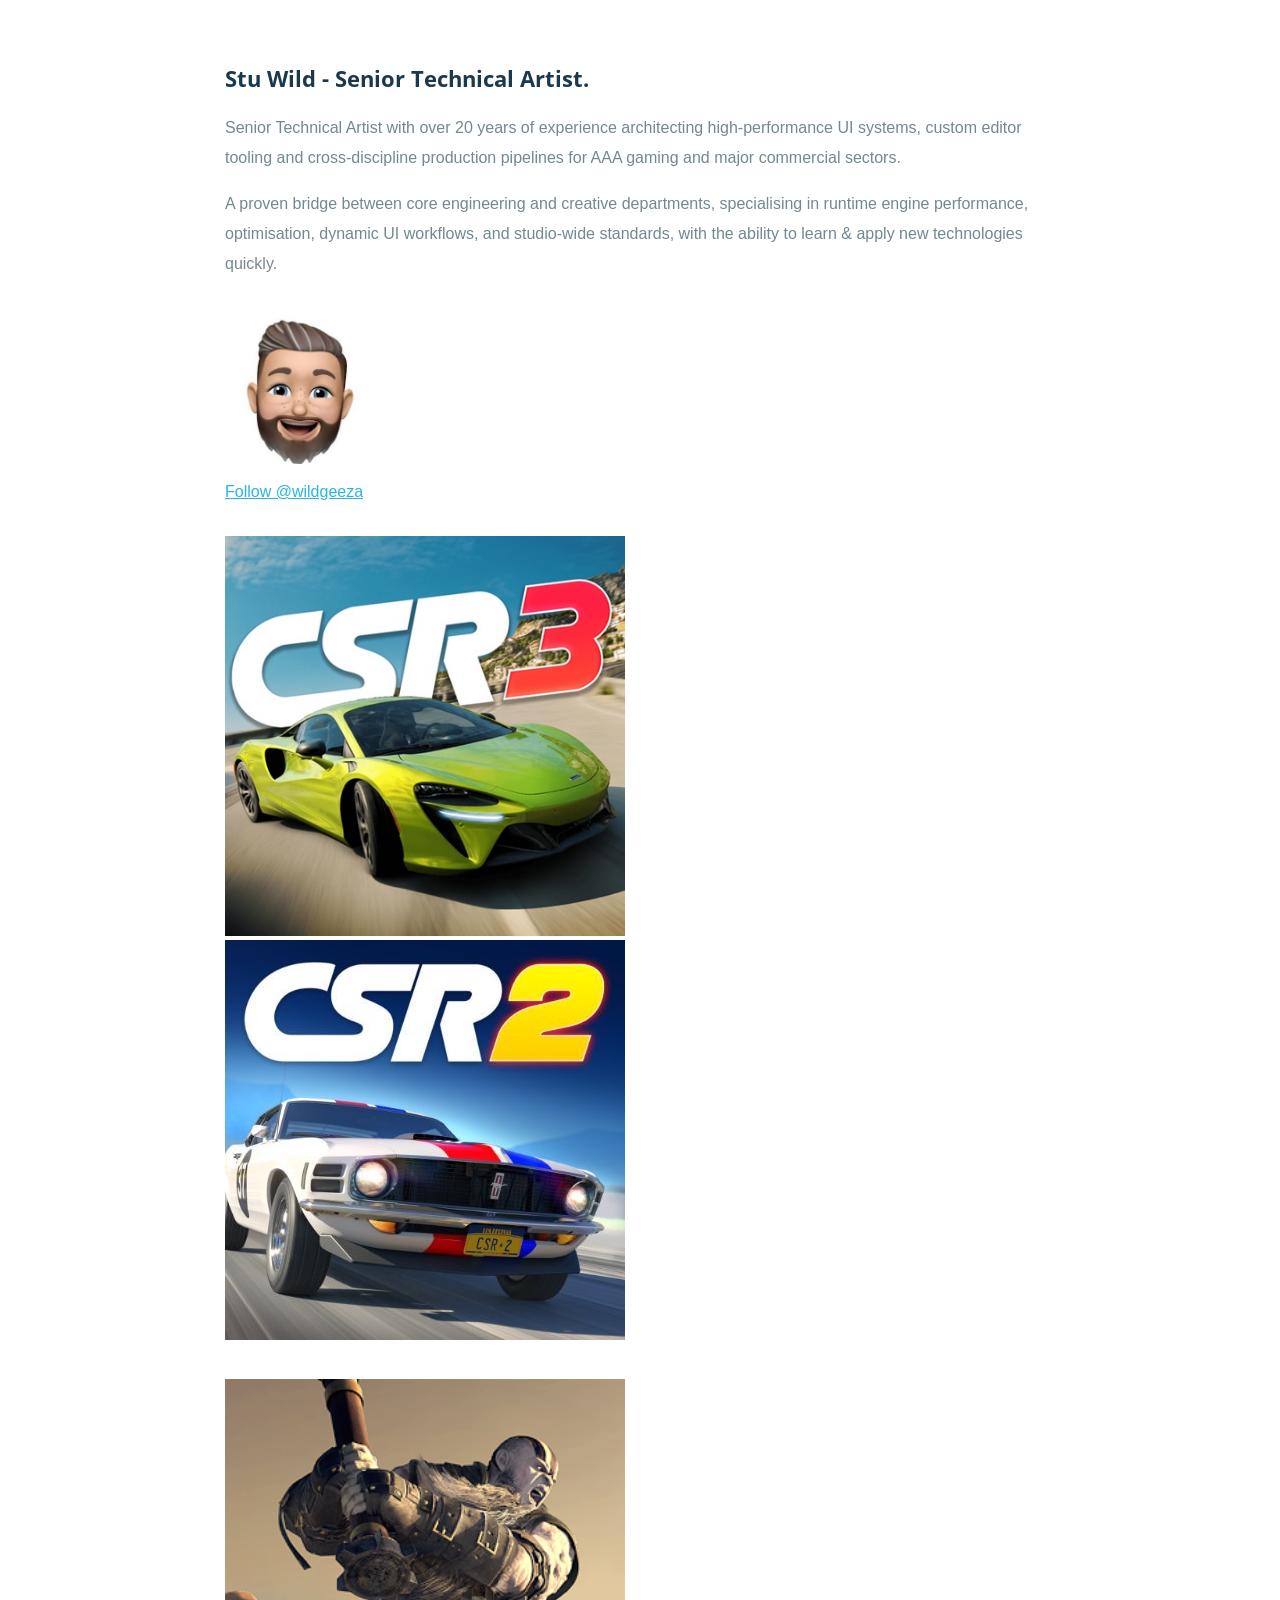
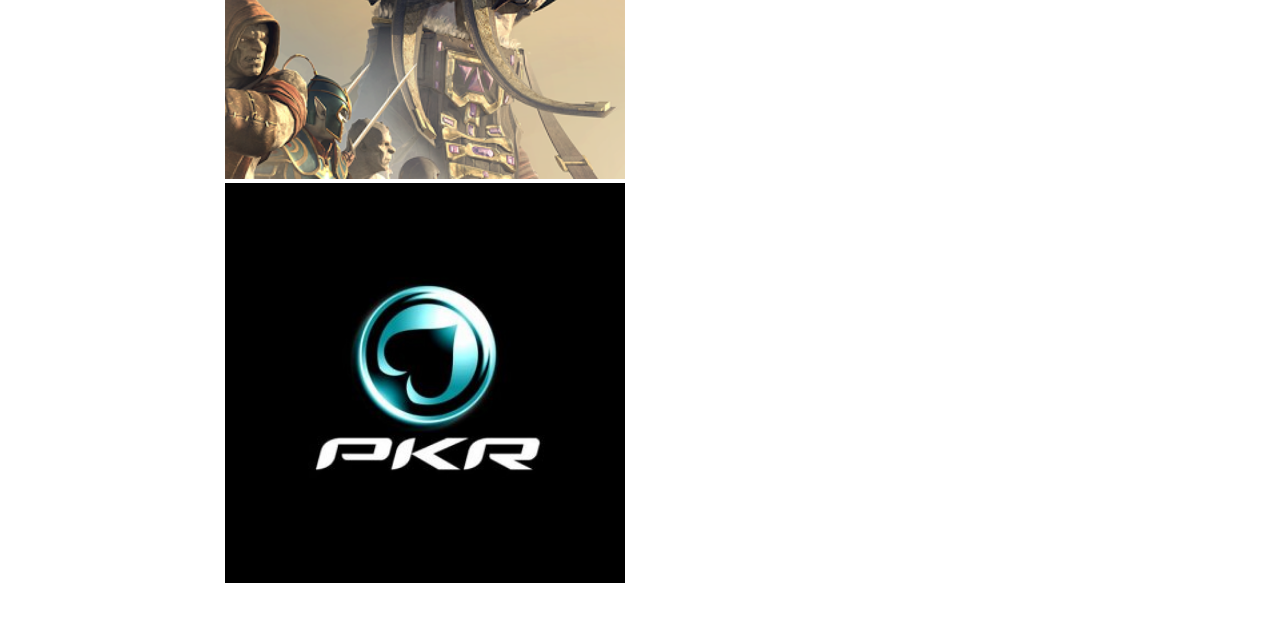
==== index.html @ bf827373 "Updated website Added more core information and experience" ====
<!DOCTYPE html>
<html>

<head>
  <title>Stu Wild</title>
  <meta name="viewport" content="width=device-width, initial-scale=1.0">
  <link href="css/bootstrap.min.css" rel="stylesheet" media="screen">
  <link href="css/bootstrap-responsive.min.css" rel="stylesheet" media="screen">
  <!-- <link href="css/bootstrap-theme.min.css" rel="stylesheet" media="screen"> -->
  <link href='http://fonts.googleapis.com/css?family=Open+Sans' rel='stylesheet' type='text/css'>
  <!-- <link href="css/select2.css" rel="stylesheet" media="screen"> -->
  <link href="css/main.css" rel="stylesheet" media="screen">
</head>

<body>

  <div class="container-narrow">
    <div class="intro row-fluid">
      <div class="text span9">
        <h1>Stu Wild - Senior Technical Artist.</h1>
        <p>Senior Technical Artist with over 20 years of experience architecting high-performance UI systems, custom editor tooling and cross-discipline production pipelines for AAA gaming and major commercial sectors.</p>
        <p>A proven bridge between core engineering and creative departments, specialising in runtime engine performance, optimisation, dynamic UI workflows, and studio-wide standards, with the
          ability to learn &amp; apply new technologies quickly.</p>
        <!-- <p>Unity, C#, UI &amp; UX design, Adobe Photoshop &amp; XD, OOP, Flatbuffer Schema and JSon, Scaleform, Adobe Flash &amp; ActionScript. Proficient on PC and Mac.</p> -->
      </div>
      <div class="profile span3 text-center">
        <img src="img/intro.jpg" alt="stuwild-linkedin" class="img-rounded" width="150" height ="150"/>
        <div class="twitter-button">
          <a href="https://twitter.com/wildgeeza" class="twitter-follow-button" data-show-count="false"
            data-size="large" data-dnt="true">Follow @wildgeeza</a>
        </div>
      </div>
    </div>


  <div class="container-narrow">

    <div class="portfolio row-fluid">
        
      <div class="span6">
        <img class="lazy" src="img/lazyBg.gif" data-original="img/nm/csr3/csr3thumb.jpg" width="400" height="400">
        <a href="nm-csr3.html" class="overlay">
          <span>CSR3 - NaturalMotion</span>
          <span class="seemore">SEE MORE &gt;</span>
        </a>
      </div>
      <div class="span6">
        <img class="lazy" src="img/lazyBg.gif" data-original="img/nm/csr2/csr2thumb.jpg" width="400" height="400">
        <a href="nm-csr2.html" class="overlay">
          <span>CSR2 - NaturalMotion</span>
          <span class="seemore">SEE MORE &gt;</span>
        </a>
      </div>
      
    </div>

    <div class="portfolio row-fluid">
        
        <div class="span6">
          <img class="lazy" src="img/lazyBg.gif" data-original="img/nm/dot/dotthumb.png" width="400" height="400">
          <a href="nm-dot.html" class="overlay">
            <span>Dawn of Titans - NaturalMotion</span>
            <span class="seemore">SEE MORE &gt;</span>
          </a>
        </div>
      <div class="span6">
        <img class="lazy" src="img/lazyBg.gif" data-original="img/pkr/pkrlogo.jpg" width="400" height="400">
        <a href="pkr.html" class="overlay">
          <span>Online - PKR</span>
          <span class="seemore">SEE MORE &gt;</span>
        </a>
      </div>

  </div>


  <script src="js/jquery.min.js"></script>
  <script src="js/bootstrap.min.js"></script>
  <script src="js/select2.min.js"></script>
  <script src="js/jquery.lazyload.min.js"></script>
  <script src="js/main.js"></script>

</body>

</html>
---- css/select2.css ----
/*
Version: 3.4.0 Timestamp: Tue May 14 08:27:33 PDT 2013
*/
.select2-container {
    margin: 0;
    position: relative;
    display: inline-block;
    /* inline-block for ie7 */
    zoom: 1;
    *display: inline;
    vertical-align: middle;
}

.select2-container,
.select2-drop,
.select2-search,
.select2-search input{
  /*
    Force border-box so that % widths fit the parent
    container without overlap because of margin/padding.

    More Info : http://www.quirksmode.org/css/box.html
  */
  -webkit-box-sizing: border-box; /* webkit */
   -khtml-box-sizing: border-box; /* konqueror */
     -moz-box-sizing: border-box; /* firefox */
      -ms-box-sizing: border-box; /* ie */
          box-sizing: border-box; /* css3 */
}

.select2-container .select2-choice {
    display: block;
    height: 26px;
    padding: 0 0 0 8px;
    overflow: hidden;
    position: relative;

    border: 1px solid #aaa;
    white-space: nowrap;
    line-height: 26px;
    color: #444;
    text-decoration: none;

    -webkit-border-radius: 4px;
       -moz-border-radius: 4px;
            border-radius: 4px;

    -webkit-background-clip: padding-box;
       -moz-background-clip: padding;
            background-clip: padding-box;

    -webkit-touch-callout: none;
      -webkit-user-select: none;
       -khtml-user-select: none;
         -moz-user-select: none;
          -ms-user-select: none;
              user-select: none;

    background-color: #fff;
    background-image: -webkit-gradient(linear, left bottom, left top, color-stop(0, #eeeeee), color-stop(0.5, white));
    background-image: -webkit-linear-gradient(center bottom, #eeeeee 0%, white 50%);
    background-image: -moz-linear-gradient(center bottom, #eeeeee 0%, white 50%);
    background-image: -o-linear-gradient(bottom, #eeeeee 0%, #ffffff 50%);
    background-image: -ms-linear-gradient(top, #ffffff 0%, #eeeeee 50%);
    filter: progid:DXImageTransform.Microsoft.gradient(startColorstr = '#ffffff', endColorstr = '#eeeeee', GradientType = 0);
    background-image: linear-gradient(top, #ffffff 0%, #eeeeee 50%);
}

.select2-container.select2-drop-above .select2-choice {
    border-bottom-color: #aaa;

    -webkit-border-radius:0 0 4px 4px;
       -moz-border-radius:0 0 4px 4px;
            border-radius:0 0 4px 4px;

    background-image: -webkit-gradient(linear, left bottom, left top, color-stop(0, #eeeeee), color-stop(0.9, white));
    background-image: -webkit-linear-gradient(center bottom, #eeeeee 0%, white 90%);
    background-image: -moz-linear-gradient(center bottom, #eeeeee 0%, white 90%);
    background-image: -o-linear-gradient(bottom, #eeeeee 0%, white 90%);
    background-image: -ms-linear-gradient(top, #eeeeee 0%,#ffffff 90%);
    filter: progid:DXImageTransform.Microsoft.gradient( startColorstr='#ffffff', endColorstr='#eeeeee',GradientType=0 );
    background-image: linear-gradient(top, #eeeeee 0%,#ffffff 90%);
}

.select2-container.select2-allowclear .select2-choice span {
    margin-right: 42px;
}

.select2-container .select2-choice span {
    margin-right: 26px;
    display: block;
    overflow: hidden;

    white-space: nowrap;

    -ms-text-overflow: ellipsis;
     -o-text-overflow: ellipsis;
        text-overflow: ellipsis;
}

.select2-container .select2-choice abbr {
    display: none;
    width: 12px;
    height: 12px;
    position: absolute;
    right: 24px;
    top: 8px;

    font-size: 1px;
    text-decoration: none;

    border: 0;
    background: url('../img/select2.png') right top no-repeat;
    cursor: pointer;
    outline: 0;
}

.select2-container.select2-allowclear .select2-choice abbr {
    display: inline-block;
}

.select2-container .select2-choice abbr:hover {
    background-position: right -11px;
    cursor: pointer;
}

.select2-drop-mask {
    position: absolute;
    left: 0;
    top: 0;
    z-index: 9998;
}

.select2-drop {
    width: 100%;
    margin-top:-1px;
    position: absolute;
    z-index: 9999;
    top: 100%;

    background: #fff;
    color: #000;
    border: 1px solid #aaa;
    border-top: 0;

    -webkit-border-radius: 0 0 4px 4px;
       -moz-border-radius: 0 0 4px 4px;
            border-radius: 0 0 4px 4px;

    -webkit-box-shadow: 0 4px 5px rgba(0, 0, 0, .15);
       -moz-box-shadow: 0 4px 5px rgba(0, 0, 0, .15);
            box-shadow: 0 4px 5px rgba(0, 0, 0, .15);
}

.select2-drop-auto-width {
    border-top: 1px solid #aaa;
    width: auto;
}

.select2-drop-auto-width .select2-search {
    padding-top: 4px;
}

.select2-drop.select2-drop-above {
    margin-top: 1px;
    border-top: 1px solid #aaa;
    border-bottom: 0;

    -webkit-border-radius: 4px 4px 0 0;
       -moz-border-radius: 4px 4px 0 0;
            border-radius: 4px 4px 0 0;

    -webkit-box-shadow: 0 -4px 5px rgba(0, 0, 0, .15);
       -moz-box-shadow: 0 -4px 5px rgba(0, 0, 0, .15);
            box-shadow: 0 -4px 5px rgba(0, 0, 0, .15);
}

.select2-container .select2-choice div {
    display: inline-block;
    width: 18px;
    height: 100%;
    position: absolute;
    right: 0;
    top: 0;

    border-left: 1px solid #aaa;
    -webkit-border-radius: 0 4px 4px 0;
       -moz-border-radius: 0 4px 4px 0;
            border-radius: 0 4px 4px 0;

    -webkit-background-clip: padding-box;
       -moz-background-clip: padding;
            background-clip: padding-box;

    background: #ccc;
    background-image: -webkit-gradient(linear, left bottom, left top, color-stop(0, #ccc), color-stop(0.6, #eee));
    background-image: -webkit-linear-gradient(center bottom, #ccc 0%, #eee 60%);
    background-image: -moz-linear-gradient(center bottom, #ccc 0%, #eee 60%);
    background-image: -o-linear-gradient(bottom, #ccc 0%, #eee 60%);
    background-image: -ms-linear-gradient(top, #cccccc 0%, #eeeeee 60%);
    filter: progid:DXImageTransform.Microsoft.gradient(startColorstr = '#eeeeee', endColorstr = '#cccccc', GradientType = 0);
    background-image: linear-gradient(top, #cccccc 0%, #eeeeee 60%);
}

.select2-container .select2-choice div b {
    display: block;
    width: 100%;
    height: 100%;
    background: url('../img/select2.png') no-repeat 0 1px;
}

.select2-search {
    display: inline-block;
    width: 100%;
    min-height: 26px;
    margin: 0;
    padding-left: 4px;
    padding-right: 4px;

    position: relative;
    z-index: 10000;

    white-space: nowrap;
}

.select2-search input {
    width: 100%;
    height: auto !important;
    min-height: 26px;
    padding: 4px 20px 4px 5px;
    margin: 0;

    outline: 0;
    font-family: sans-serif;
    font-size: 1em;

    border: 1px solid #aaa;
    -webkit-border-radius: 0;
       -moz-border-radius: 0;
            border-radius: 0;

    -webkit-box-shadow: none;
       -moz-box-shadow: none;
            box-shadow: none;

    background: #fff url('../img/select2.png') no-repeat 100% -22px;
    background: url('../img/select2.png') no-repeat 100% -22px, -webkit-gradient(linear, left bottom, left top, color-stop(0.85, white), color-stop(0.99, #eeeeee));
    background: url('../img/select2.png') no-repeat 100% -22px, -webkit-linear-gradient(center bottom, white 85%, #eeeeee 99%);
    background: url('../img/select2.png') no-repeat 100% -22px, -moz-linear-gradient(center bottom, white 85%, #eeeeee 99%);
    background: url('../img/select2.png') no-repeat 100% -22px, -o-linear-gradient(bottom, white 85%, #eeeeee 99%);
    background: url('../img/select2.png') no-repeat 100% -22px, -ms-linear-gradient(top, #ffffff 85%, #eeeeee 99%);
    background: url('../img/select2.png') no-repeat 100% -22px, linear-gradient(top, #ffffff 85%, #eeeeee 99%);
}

.select2-drop.select2-drop-above .select2-search input {
    margin-top: 4px;
}

.select2-search input.select2-active {
    background: #fff url('../img/select2-spinner.gif') no-repeat 100%;
    background: url('../img/select2-spinner.gif') no-repeat 100%, -webkit-gradient(linear, left bottom, left top, color-stop(0.85, white), color-stop(0.99, #eeeeee));
    background: url('../img/select2-spinner.gif') no-repeat 100%, -webkit-linear-gradient(center bottom, white 85%, #eeeeee 99%);
    background: url('../img/select2-spinner.gif') no-repeat 100%, -moz-linear-gradient(center bottom, white 85%, #eeeeee 99%);
    background: url('../img/select2-spinner.gif') no-repeat 100%, -o-linear-gradient(bottom, white 85%, #eeeeee 99%);
    background: url('../img/select2-spinner.gif') no-repeat 100%, -ms-linear-gradient(top, #ffffff 85%, #eeeeee 99%);
    background: url('../img/select2-spinner.gif') no-repeat 100%, linear-gradient(top, #ffffff 85%, #eeeeee 99%);
}

.select2-container-active .select2-choice,
.select2-container-active .select2-choices {
    border: 1px solid #5897fb;
    outline: none;

    -webkit-box-shadow: 0 0 5px rgba(0,0,0,.3);
       -moz-box-shadow: 0 0 5px rgba(0,0,0,.3);
            box-shadow: 0 0 5px rgba(0,0,0,.3);
}

.select2-dropdown-open .select2-choice {
    border-bottom-color: transparent;
    -webkit-box-shadow: 0 1px 0 #fff inset;
       -moz-box-shadow: 0 1px 0 #fff inset;
            box-shadow: 0 1px 0 #fff inset;

    -webkit-border-bottom-left-radius: 0;
        -moz-border-radius-bottomleft: 0;
            border-bottom-left-radius: 0;

    -webkit-border-bottom-right-radius: 0;
        -moz-border-radius-bottomright: 0;
            border-bottom-right-radius: 0;

    background-color: #eee;
    background-image: -webkit-gradient(linear, left bottom, left top, color-stop(0, white), color-stop(0.5, #eeeeee));
    background-image: -webkit-linear-gradient(center bottom, white 0%, #eeeeee 50%);
    background-image: -moz-linear-gradient(center bottom, white 0%, #eeeeee 50%);
    background-image: -o-linear-gradient(bottom, white 0%, #eeeeee 50%);
    background-image: -ms-linear-gradient(top, #ffffff 0%,#eeeeee 50%);
    filter: progid:DXImageTransform.Microsoft.gradient( startColorstr='#eeeeee', endColorstr='#ffffff',GradientType=0 );
    background-image: linear-gradient(top, #ffffff 0%,#eeeeee 50%);
}

.select2-dropdown-open.select2-drop-above .select2-choice,
.select2-dropdown-open.select2-drop-above .select2-choices {
    border: 1px solid #5897fb;
    border-top-color: transparent;

    background-image: -webkit-gradient(linear, left top, left bottom, color-stop(0, white), color-stop(0.5, #eeeeee));
    background-image: -webkit-linear-gradient(center top, white 0%, #eeeeee 50%);
    background-image: -moz-linear-gradient(center top, white 0%, #eeeeee 50%);
    background-image: -o-linear-gradient(top, white 0%, #eeeeee 50%);
    background-image: -ms-linear-gradient(bottom, #ffffff 0%,#eeeeee 50%);
    filter: progid:DXImageTransform.Microsoft.gradient( startColorstr='#eeeeee', endColorstr='#ffffff',GradientType=0 );
    background-image: linear-gradient(bottom, #ffffff 0%,#eeeeee 50%);
}

.select2-dropdown-open .select2-choice div {
    background: transparent;
    border-left: none;
    filter: none;
}
.select2-dropdown-open .select2-choice div b {
    background-position: -18px 1px;
}

/* results */
.select2-results {
    max-height: 200px;
    padding: 0 0 0 4px;
    margin: 4px 4px 4px 0;
    position: relative;
    overflow-x: hidden;
    overflow-y: auto;
    -webkit-tap-highlight-color: rgba(0,0,0,0);
}

.select2-results ul.select2-result-sub {
    margin: 0;
    padding-left: 0;
}

.select2-results ul.select2-result-sub > li .select2-result-label { padding-left: 20px }
.select2-results ul.select2-result-sub ul.select2-result-sub > li .select2-result-label { padding-left: 40px }
.select2-results ul.select2-result-sub ul.select2-result-sub ul.select2-result-sub > li .select2-result-label { padding-left: 60px }
.select2-results ul.select2-result-sub ul.select2-result-sub ul.select2-result-sub ul.select2-result-sub > li .select2-result-label { padding-left: 80px }
.select2-results ul.select2-result-sub ul.select2-result-sub ul.select2-result-sub ul.select2-result-sub ul.select2-result-sub > li .select2-result-label { padding-left: 100px }
.select2-results ul.select2-result-sub ul.select2-result-sub ul.select2-result-sub ul.select2-result-sub ul.select2-result-sub ul.select2-result-sub > li .select2-result-label { padding-left: 110px }
.select2-results ul.select2-result-sub ul.select2-result-sub ul.select2-result-sub ul.select2-result-sub ul.select2-result-sub ul.select2-result-sub ul.select2-result-sub > li .select2-result-label { padding-left: 120px }

.select2-results li {
    list-style: none;
    display: list-item;
    background-image: none;
}

.select2-results li.select2-result-with-children > .select2-result-label {
    font-weight: bold;
}

.select2-results .select2-result-label {
    padding: 3px 7px 4px;
    margin: 0;
    cursor: pointer;

    min-height: 1em;

    -webkit-touch-callout: none;
      -webkit-user-select: none;
       -khtml-user-select: none;
         -moz-user-select: none;
          -ms-user-select: none;
              user-select: none;
}

.select2-results .select2-highlighted {
    background: #3875d7;
    color: #fff;
}

.select2-results li em {
    background: #feffde;
    font-style: normal;
}

.select2-results .select2-highlighted em {
    background: transparent;
}

.select2-results .select2-highlighted ul {
    background: white;
    color: #000;
}


.select2-results .select2-no-results,
.select2-results .select2-searching,
.select2-results .select2-selection-limit {
    background: #f4f4f4;
    display: list-item;
}

/*
disabled look for disabled choices in the results dropdown
*/
.select2-results .select2-disabled.select2-highlighted {
    color: #666;
    background: #f4f4f4;
    display: list-item;
    cursor: default;
}
.select2-results .select2-disabled {
  background: #f4f4f4;
  display: list-item;
  cursor: default;
}

.select2-results .select2-selected {
    display: none;
}

.select2-more-results.select2-active {
    background: #f4f4f4 url('../img/select2-spinner.gif') no-repeat 100%;
}

.select2-more-results {
    background: #f4f4f4;
    display: list-item;
}

/* disabled styles */

.select2-container.select2-container-disabled .select2-choice {
    background-color: #f4f4f4;
    background-image: none;
    border: 1px solid #ddd;
    cursor: default;
}

.select2-container.select2-container-disabled .select2-choice div {
    background-color: #f4f4f4;
    background-image: none;
    border-left: 0;
}

.select2-container.select2-container-disabled .select2-choice abbr {
    display: none;
}


/* multiselect */

.select2-container-multi .select2-choices {
    height: auto !important;
    height: 1%;
    margin: 0;
    padding: 0;
    position: relative;

    border: 1px solid #aaa;
    cursor: text;
    overflow: hidden;

    background-color: #fff;
    background-image: -webkit-gradient(linear, 0% 0%, 0% 100%, color-stop(1%, #eeeeee), color-stop(15%, #ffffff));
    background-image: -webkit-linear-gradient(top, #eeeeee 1%, #ffffff 15%);
    background-image: -moz-linear-gradient(top, #eeeeee 1%, #ffffff 15%);
    background-image: -o-linear-gradient(top, #eeeeee 1%, #ffffff 15%);
    background-image: -ms-linear-gradient(top, #eeeeee 1%, #ffffff 15%);
    background-image: linear-gradient(top, #eeeeee 1%, #ffffff 15%);
}

.select2-locked {
  padding: 3px 5px 3px 5px !important;
}

.select2-container-multi .select2-choices {
    min-height: 26px;
}

.select2-container-multi.select2-container-active .select2-choices {
    border: 1px solid #5897fb;
    outline: none;

    -webkit-box-shadow: 0 0 5px rgba(0,0,0,.3);
       -moz-box-shadow: 0 0 5px rgba(0,0,0,.3);
            box-shadow: 0 0 5px rgba(0,0,0,.3);
}
.select2-container-multi .select2-choices li {
    float: left;
    list-style: none;
}
.select2-container-multi .select2-choices .select2-search-field {
    margin: 0;
    padding: 0;
    white-space: nowrap;
}

.select2-container-multi .select2-choices .select2-search-field input {
    padding: 5px;
    margin: 1px 0;

    font-family: sans-serif;
    font-size: 100%;
    color: #666;
    outline: 0;
    border: 0;
    -webkit-box-shadow: none;
       -moz-box-shadow: none;
            box-shadow: none;
    background: transparent !important;
}

.select2-container-multi .select2-choices .select2-search-field input.select2-active {
    background: #fff url('../img/select2-spinner.gif') no-repeat 100% !important;
}

.select2-default {
    color: #999 !important;
}

.select2-container-multi .select2-choices .select2-search-choice {
    padding: 3px 5px 3px 18px;
    margin: 3px 0 3px 5px;
    position: relative;

    line-height: 13px;
    color: #333;
    cursor: default;
    border: 1px solid #aaaaaa;

    -webkit-border-radius: 3px;
       -moz-border-radius: 3px;
            border-radius: 3px;

    -webkit-box-shadow: 0 0 2px #ffffff inset, 0 1px 0 rgba(0,0,0,0.05);
       -moz-box-shadow: 0 0 2px #ffffff inset, 0 1px 0 rgba(0,0,0,0.05);
            box-shadow: 0 0 2px #ffffff inset, 0 1px 0 rgba(0,0,0,0.05);

    -webkit-background-clip: padding-box;
       -moz-background-clip: padding;
            background-clip: padding-box;

    -webkit-touch-callout: none;
      -webkit-user-select: none;
       -khtml-user-select: none;
         -moz-user-select: none;
          -ms-user-select: none;
              user-select: none;

    background-color: #e4e4e4;
    filter: progid:DXImageTransform.Microsoft.gradient( startColorstr='#eeeeee', endColorstr='#f4f4f4', GradientType=0 );
    background-image: -webkit-gradient(linear, 0% 0%, 0% 100%, color-stop(20%, #f4f4f4), color-stop(50%, #f0f0f0), color-stop(52%, #e8e8e8), color-stop(100%, #eeeeee));
    background-image: -webkit-linear-gradient(top, #f4f4f4 20%, #f0f0f0 50%, #e8e8e8 52%, #eeeeee 100%);
    background-image: -moz-linear-gradient(top, #f4f4f4 20%, #f0f0f0 50%, #e8e8e8 52%, #eeeeee 100%);
    background-image: -o-linear-gradient(top, #f4f4f4 20%, #f0f0f0 50%, #e8e8e8 52%, #eeeeee 100%);
    background-image: -ms-linear-gradient(top, #f4f4f4 20%, #f0f0f0 50%, #e8e8e8 52%, #eeeeee 100%);
    background-image: linear-gradient(top, #f4f4f4 20%, #f0f0f0 50%, #e8e8e8 52%, #eeeeee 100%);
}
.select2-container-multi .select2-choices .select2-search-choice span {
    cursor: default;
}
.select2-container-multi .select2-choices .select2-search-choice-focus {
    background: #d4d4d4;
}

.select2-search-choice-close {
    display: block;
    width: 12px;
    height: 13px;
    position: absolute;
    right: 3px;
    top: 4px;

    font-size: 1px;
    outline: none;
    background: url('../img/select2.png') right top no-repeat;
}

.select2-container-multi .select2-search-choice-close {
    left: 3px;
}

.select2-container-multi .select2-choices .select2-search-choice .select2-search-choice-close:hover {
  background-position: right -11px;
}
.select2-container-multi .select2-choices .select2-search-choice-focus .select2-search-choice-close {
    background-position: right -11px;
}

/* disabled styles */
.select2-container-multi.select2-container-disabled .select2-choices{
    background-color: #f4f4f4;
    background-image: none;
    border: 1px solid #ddd;
    cursor: default;
}

.select2-container-multi.select2-container-disabled .select2-choices .select2-search-choice {
    padding: 3px 5px 3px 5px;
    border: 1px solid #ddd;
    background-image: none;
    background-color: #f4f4f4;
}

.select2-container-multi.select2-container-disabled .select2-choices .select2-search-choice .select2-search-choice-close {    display: none;
    background:none;
}
/* end multiselect */


.select2-result-selectable .select2-match,
.select2-result-unselectable .select2-match {
    text-decoration: underline;
}

.select2-offscreen, .select2-offscreen:focus {
    clip: rect(0 0 0 0);
    width: 1px;
    height: 1px;
    border: 0;
    margin: 0;
    padding: 0;
    overflow: hidden;
    position: absolute;
    outline: 0;
    left: 0px;
}

.select2-display-none {
    display: none;
}

.select2-measure-scrollbar {
    position: absolute;
    top: -10000px;
    left: -10000px;
    width: 100px;
    height: 100px;
    overflow: scroll;
}
/* Retina-ize icons */

@media only screen and (-webkit-min-device-pixel-ratio: 1.5), only screen and (min-resolution: 144dpi)  {
  .select2-search input, .select2-search-choice-close, .select2-container .select2-choice abbr, .select2-container .select2-choice div b,
  .the-form .required {
      background-image: url('../img/select2x2.png') !important;
      background-repeat: no-repeat !important;
      background-size: 40px 80px !important;
  }
  .select2-search input {
      background-position: 100% -21px !important;
  }
}
---- css/main.css ----
body {
  font-family:        "Helvetica Neue", Helvetica, Arial, sans-serif;
  padding-top:            20px;
  /*  padding-top: 40px;*/
    padding-bottom: 30px;
}

::-webkit-input-placeholder { /* WebKit browsers */
    color:    #a6a6a6;
}
:-moz-placeholder { /* Mozilla Firefox 4 to 18 */
    color:    #a6a6a6;
}
::-moz-placeholder { /* Mozilla Firefox 19+ */
    color:    #a6a6a6;
}
:-ms-input-placeholder { /* Internet Explorer 10+ */
    color:    #a6a6a6;
}

.container-narrow {
  margin:             0 auto;
  max-width:          830px;
}

a { 
  color:              #27b5ea; 
}
a:hover { 
  text-decoration:    none; 
}

.intro {
    margin-top: 35px;
}
.intro h1 {
  font-family: "Open Sans", sans-serif;
  font-size: 22px;
  margin-bottom: 20px;
  color: #1a394f;
}

.intro p {
  color:              #738890;
}

.intro .text p {
  font-size:          16px;
  line-height:        30px;
}

.intro .profile { 
  margin-top:         35px; 
}
.intro .profile p {
  font-size:          15px;
  margin-top:         10px;
  color:              #939393;
}
.intro .profile p a { 
  color:              #939393;
}
.intro .profile p a:hover,
.intro .profile p a.current { 
  color:              #1a394f;
}
.intro .profile img {
  margin-bottom:      15px;
    border-radius: 50%;
}


.work { 
  margin-top:         10px;
}

.work .text p {
  font-family:        'Open Sans', sans-serif;
  font-size:          18px;
  color:              #1a394f;
}

.portfolio {
  margin-top:         35px;
 color:              #738890;
}


.portfolio h1 {
  font-family: "Open Sans", sans-serif;
  font-size: 22px;
  margin-bottom: 20px;
  color: #1a394f;
}

.portfolio .text p {
  font-size:          16px;
  line-height:        30px;
}

.youtube-player {

  max-width:          830px;

}

.youtube-player iframe {

  display:            block;

  width:              100%;

  max-width:          830px;

  aspect-ratio:       830 / 442;

  height:             auto;

  border:             0;

}



.portfolio .overlay {
    width:            400px;
    height:           400px;
    background-color: rgba(0, 0, 0, 0.7);
    z-index:          1;
    position:         absolute;
    margin-left:      -400px;
    display:          none;
    text-align:       center;
}
.portfolio .overlay img {
    margin-top:       75px;
}

.portfolio .overlay span {
    font-family: 'Open Sans', sans-serif;
    text-align: left;
    font-size: 15px;
    color: #fff;
    width: 100%;
    display: block;
    margin-top: 10px;
    margin-left: 15px; 
    max-width: 400px;
}

.portfolio .overlay .seemore {
    font-family: 'Open Sans', sans-serif;
    text-align: left;
    font-size: 15px;
    color: #fff;
    width: 100%;
    display: block;
    margin-top: 335px;
    margin-left: 300px;        
}

.contact {
  margin-top:         35px;
}

.contact h2 {
  font-family:        'Open Sans', sans-serif;
  font-size:          18px;
  color:              #1a394f;
}

.contact p {
  font-size:          14px;
  line-height:        28px;
  color:              #5d7179;
}

.the-form { margin-top: 15px; }
.the-form input[type=text],
.the-form textarea {
  width:                  100%;
  padding:                10px 15px;
  border:                 1px solid #c1c1c1;
  -moz-border-radius:     2px;
  -webkit-border-radius:  2px;
  border-radius:          2px;
  -moz-box-shadow:        inset 0 1px 2px rgba(0,0,0,.14);
  -webkit-box-shadow:     inset 0 1px 2px rgba(0,0,0,.14);
  box-shadow:             inset 0 1px 2px rgba(0,0,0,.14);
}
.the-form .required {
  background:             url("../img/select2.png") #fff no-repeat 100% -36px;
}
.the-form textarea {
  -webkit-box-sizing:     border-box;
  -moz-box-sizing:        border-box;
  box-sizing:             border-box;
}

.the-form input[type=submit] {
  background-color:       #4dadeb;
  color:                  #fff;
  font-size:              13px;
  -moz-border-radius:     2px;
  -webkit-border-radius:  2px;
  border-radius:          2px;
  border:                 1px solid #3d9ad7;
  padding:                10px 30px;
  float:                  right;
}

.the-form input[type=text] {
  width:                  250px;
  margin-right:           24px;
}

input[type=text]:focus,
.the-form textarea:focus,
.the-form .select2-container:focus {
  border:                 1px solid #67b9ee;
  -moz-box-shadow:        0 0 4px rgba(65,167,234,.38);
  -webkit-box-shadow:     0 0 4px rgba(65,167,234,.38);
  box-shadow:             0 0 4px rgba(65,167,234,.38);
}

.the-form #budget { 
  width:                  281px; 
}

.copy { 
  float:                  left; 
  margin-top:             10px;
  color:                  #5d7179; 
  font-size:              14px; 
}

.errors { 
  color:                  #f8733e;
  font-weight:            bold;
  font-size:              14px;
  margin:                 10px 25px 0 0;
  text-align:             right;
  float:                  right;
}

#success {
  -webkit-box-sizing:     border-box;
  -moz-box-sizing:        border-box;
  box-sizing:             border-box;
  width:                  100%;
  height:                 300px;
  padding:                100px;
}
#success h3 {
  font-family:        'Open Sans', sans-serif;
  font-size:          18px;
  color:              #1a394f;
}

.contact p {
  font-size:          14px;
  line-height:        28px;
  color:              #5d7179;
}
  

/* Select2 styles */

.select2-container {
  vertical-align:     middle;
}
.select2-choice:focus { 
  outline:            0; 
}

.select2-container .select2-choice {
  padding:            6px 15px;
  border:             1px solid #c1c1c1;
  height:             28px;
  border-radius:      2px;
  line-height:        29px;
  background:         none;
  filter:             none;
  -moz-box-shadow:    inset 0 1px 2px rgba(0,0,0,.14);
  -webkit-box-shadow: inset 0 1px 2px rgba(0,0,0,.14);
  box-shadow:         inset 0 1px 2px rgba(0,0,0,.14);
}
.select2-search input { 
  background:         none; 
}

.select2-container .select2-choice div {
  width:              25px;
  border-left:        none;
  background:         none;
  filter:             none;
}
.select2-container .select2-choice div b {
  background-position:  0 4px;
}
.select2-dropdown-open .select2-choice div b {
  background-position:  -23px 4px;
}

.select2-container-active .select2-choice,
.select2-container-active .select2-choices,
.select2-container-multi.select2-container-active .select2-choices {
  border:             1px solid #67b9ee;
  -moz-box-shadow:    0 0 4px rgba(65,167,234,.38);
  -webkit-box-shadow: 0 0 4px rgba(65,167,234,.38);
  box-shadow:         0 0 4px rgba(65,167,234,.38);
  outline:            none;
}

.input-append .select2-container, .input-prepend .select2-container {
  font-size:          14px;
}

.input-prepend .select2-container > a.select2-choice,
.input-prepend .select2-container-multi .select2-choices {
  border-top-left-radius:     0;
  border-bottom-left-radius:  0;
}

.input-append .select2-container > a, 
.input-append .select2-container-multi .select2-choices {
  border-top-right-radius:    0;
  border-bottom-right-radius: 0;
}

.select2-dropdown-open .select2-choice,
.select2-dropdown-open .select2-choices {
  border-bottom-left-radius:  0;
  border-bottom-right-radius: 0;
}

.select2-dropdown-open.select2-drop-above .select2-choice,
.select2-dropdown-open.select2-drop-above .select2-choices {
  border-top-left-radius:     0;
  border-top-right-radius:    0;
}

.input-prepend .select2-container > a.select2-choice > div,
.input-append .select2-container > a.select2-choice > div {
  display:                    none;
}

.input-append .select2-offscreen,
.input-prepend .select2-offscreen {
  position:         absolute;
}

/**
 * This stops the quick flash when a native selectbox is shown and 
 * then replaced by a select2 input when javascript kicks in. This can be 
 * removed if javascript is not present 
 */  
select.select2 {
  height:       28px;
  visibility:   hidden;
}

/* Landscape phone to portrait tablet */
@media (max-width: 767px) { 
 .portfolio {
    margin-top: 0 !important; 
  }
  .work .text p { text-align: center; }
  .portfolio .span6 {
    margin-left:  0 !important;
    width:        100%;
    text-align:   center !important; 
    margin-top:   35px;
  }
    .intro .span9, .intro .span3 {
      width:      100% !important;
    } 
    .intro .profile { 
      position:     absolute;
      text-align:   center !important;
      top:          40px;
      left: 0
    }
    .intro .profile img { width: 95px; }
    .intro .profile .twitter-button { display: block; }
    .intro .profile .linkedin-button { display: block; }
    .intro .profile p { display:block; }
    .intro .text { 
      margin-top: 250px; 
      text-align: center;
    }
        
    .contact { text-align: center; }

    .the-form input[type=text],
    .the-form input[type=submit],
    .the-form textarea {
      -webkit-box-sizing: border-box;
      -moz-box-sizing: border-box;
      box-sizing: border-box;
      width: 100%;
      padding: 20px 15px;
      margin: 0 0 25px 0;
    }
    .the-form textarea { margin-top: 25px }
    .the-form #budget {
      -webkit-box-sizing: border-box;
      -moz-box-sizing: border-box;
      box-sizing: border-box;
      width: 100%;
    }
    .form-horizontal .control-group { margin-bottom: 0; }

    .errors, .copy {
      display: block;
      float: none;
      text-align: center;
      margin: 20px 0 0 0;
    }
}
 
/* Landscape phones and down */
@media (max-width: 480px) {
  .portfolio { margin-top: 0 !important; }
  .portfolio .span6 {
    margin-left: 0 !important;
    width: 100%;
    text-align: center !important; 
    margin-top: 35px;
  }
      .intro .profile img { width: 60px; margin-bottom: 20px; }
      .intro .text { margin-top: 210px; text-align: center; }
      .intro .text p { font-size: 15px; }
      .intro .text h1 { font-size: 19px; }
}


#flash {
 margin-top: -70px;
  width: 800px;
  height: 600px;
}
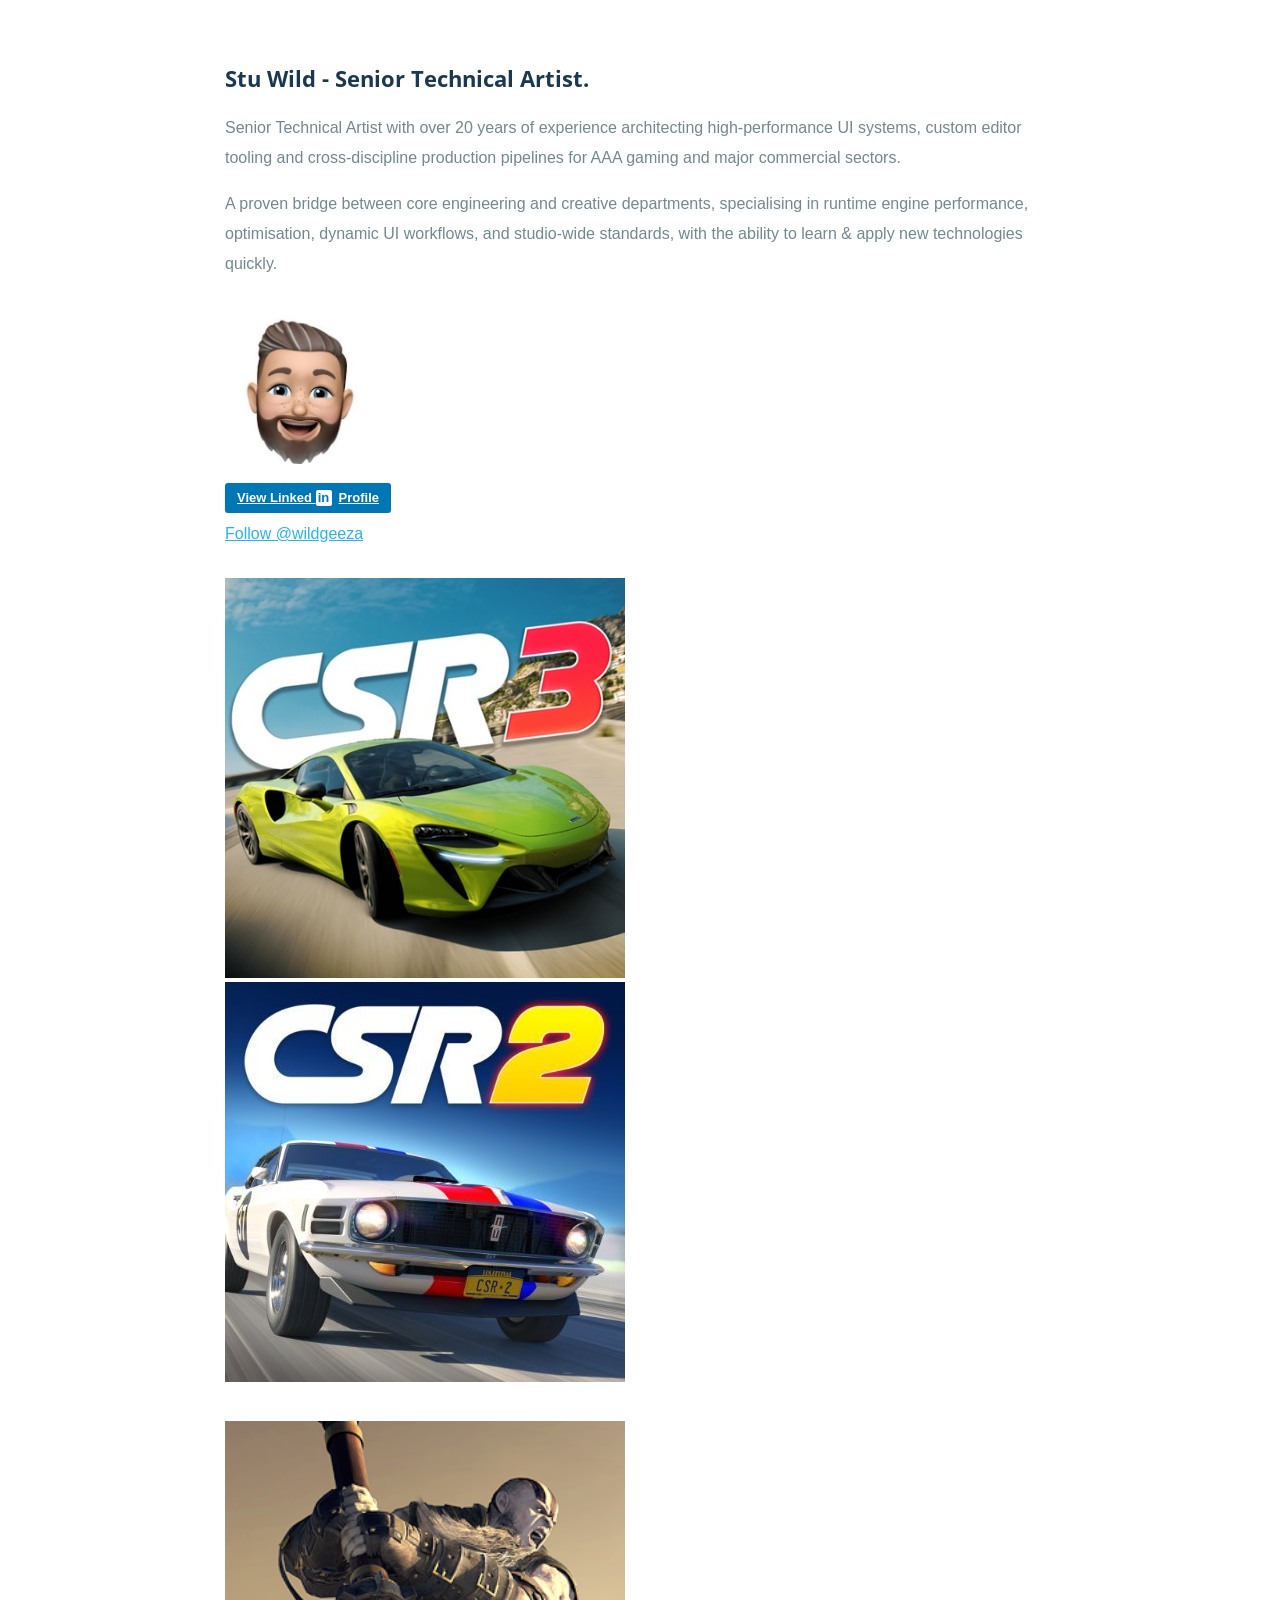
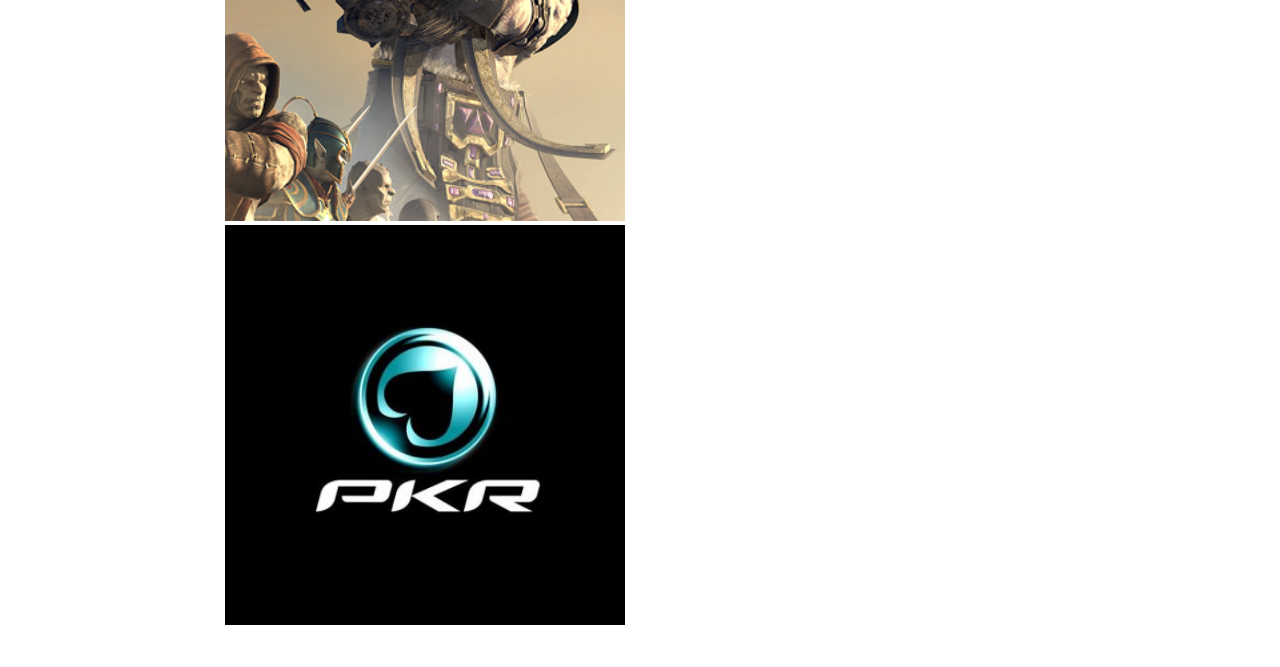
==== commit 43a79e8e: "Added LinkedIn profile button" ====
--- a/index.html
+++ b/index.html
@@ -1,85 +1,101 @@
-<!DOCTYPE html>
-<html>
-
-<head>
-  <title>Stu Wild</title>
-  <meta name="viewport" content="width=device-width, initial-scale=1.0">
-  <link href="css/bootstrap.min.css" rel="stylesheet" media="screen">
-  <link href="css/bootstrap-responsive.min.css" rel="stylesheet" media="screen">
-  <!-- <link href="css/bootstrap-theme.min.css" rel="stylesheet" media="screen"> -->
-  <link href='http://fonts.googleapis.com/css?family=Open+Sans' rel='stylesheet' type='text/css'>
-  <!-- <link href="css/select2.css" rel="stylesheet" media="screen"> -->
-  <link href="css/main.css" rel="stylesheet" media="screen">
-</head>
-
-<body>
-
-  <div class="container-narrow">
-    <div class="intro row-fluid">
-      <div class="text span9">
-        <h1>Stu Wild - Senior Technical Artist.</h1>
-        <p>Senior Technical Artist with over 20 years of experience architecting high-performance UI systems, custom editor tooling and cross-discipline production pipelines for AAA gaming and major commercial sectors.</p>
-        <p>A proven bridge between core engineering and creative departments, specialising in runtime engine performance, optimisation, dynamic UI workflows, and studio-wide standards, with the
-          ability to learn &amp; apply new technologies quickly.</p>
-        <!-- <p>Unity, C#, UI &amp; UX design, Adobe Photoshop &amp; XD, OOP, Flatbuffer Schema and JSon, Scaleform, Adobe Flash &amp; ActionScript. Proficient on PC and Mac.</p> -->
-      </div>
-      <div class="profile span3 text-center">
-        <img src="img/intro.jpg" alt="stuwild-linkedin" class="img-rounded" width="150" height ="150"/>
-        <div class="twitter-button">
-          <a href="https://twitter.com/wildgeeza" class="twitter-follow-button" data-show-count="false"
-            data-size="large" data-dnt="true">Follow @wildgeeza</a>
-        </div>
-      </div>
-    </div>
-
-
-  <div class="container-narrow">
-
-    <div class="portfolio row-fluid">
-        
-      <div class="span6">
-        <img class="lazy" src="img/lazyBg.gif" data-original="img/nm/csr3/csr3thumb.jpg" width="400" height="400">
-        <a href="nm-csr3.html" class="overlay">
-          <span>CSR3 - NaturalMotion</span>
-          <span class="seemore">SEE MORE &gt;</span>
-        </a>
-      </div>
-      <div class="span6">
-        <img class="lazy" src="img/lazyBg.gif" data-original="img/nm/csr2/csr2thumb.jpg" width="400" height="400">
-        <a href="nm-csr2.html" class="overlay">
-          <span>CSR2 - NaturalMotion</span>
-          <span class="seemore">SEE MORE &gt;</span>
-        </a>
-      </div>
-      
-    </div>
-
-    <div class="portfolio row-fluid">
-        
-        <div class="span6">
-          <img class="lazy" src="img/lazyBg.gif" data-original="img/nm/dot/dotthumb.png" width="400" height="400">
-          <a href="nm-dot.html" class="overlay">
-            <span>Dawn of Titans - NaturalMotion</span>
-            <span class="seemore">SEE MORE &gt;</span>
-          </a>
-        </div>
-      <div class="span6">
-        <img class="lazy" src="img/lazyBg.gif" data-original="img/pkr/pkrlogo.jpg" width="400" height="400">
-        <a href="pkr.html" class="overlay">
-          <span>Online - PKR</span>
-          <span class="seemore">SEE MORE &gt;</span>
-        </a>
-      </div>
-
-  </div>
-
-
-  <script src="js/jquery.min.js"></script>
-  <script src="js/bootstrap.min.js"></script>
-  <script src="js/select2.min.js"></script>
-  <script src="js/jquery.lazyload.min.js"></script>
-  <script src="js/main.js"></script>
-
-</body>
-
-</html>
+<!DOCTYPE html>
+
+<html>
+
+<head>
+  <title>Stu Wild</title>
+
+  <meta name="viewport" content="width=device-width, initial-scale=1.0">
+  <link href="css/bootstrap.min.css" rel="stylesheet" media="screen">
+  <link href="css/bootstrap-responsive.min.css" rel="stylesheet" media="screen">
+  <!-- <link href="css/bootstrap-theme.min.css" rel="stylesheet" media="screen"> -->
+  <link href='http://fonts.googleapis.com/css?family=Open+Sans' rel='stylesheet' type='text/css'>
+  <!-- <link href="css/select2.css" rel="stylesheet" media="screen"> -->
+  <link href="css/main.css" rel="stylesheet" media="screen">
+
+</head>
+
+<body>
+
+  <div class="container-narrow">
+    <div class="intro row-fluid">
+
+      <div class="text span9">
+        <h1>Stu Wild - Senior Technical Artist.</h1>
+        <p>Senior Technical Artist with over 20 years of experience architecting high-performance UI systems, custom editor tooling and cross-discipline production pipelines for AAA gaming and major commercial sectors.</p>
+        <p>A proven bridge between core engineering and creative departments, specialising in runtime engine performance, optimisation, dynamic UI workflows, and studio-wide standards, with the
+          ability to learn &amp; apply new technologies quickly.</p>
+        <!-- <p>Unity, C#, UI &amp; UX design, Adobe Photoshop &amp; XD, OOP, Flatbuffer Schema and JSon, Scaleform, Adobe Flash &amp; ActionScript. Proficient on PC and Mac.</p> -->
+      </div>
+
+      <div class="profile span3 text-center">
+
+        <img src="img/intro.jpg" alt="stuwild-linkedin" class="img-rounded" width="150" height ="150"/>
+        <div class="linkedin-button">
+          <a href="https://uk.linkedin.com/in/stuwild" target="_blank" rel="noopener">View Linked&nbsp;<span class="linkedin-logo">in</span> Profile</a>
+        </div>
+
+        <div class="twitter-button">
+
+          <a href="https://twitter.com/wildgeeza" class="twitter-follow-button" data-show-count="false"
+            data-size="large" data-dnt="true">Follow @wildgeeza</a>
+        </div>
+
+      </div>
+
+    </div>
+
+  <div class="container-narrow">
+
+    <div class="portfolio row-fluid">
+
+      <div class="span6">
+        <img class="lazy" src="img/lazyBg.gif" data-original="img/nm/csr3/csr3thumb.jpg" width="400" height="400">
+        <a href="nm-csr3.html" class="overlay">
+          <span>CSR3 - NaturalMotion</span>
+          <span class="seemore">SEE MORE &gt;</span>
+        </a>
+      </div>
+
+      <div class="span6">
+        <img class="lazy" src="img/lazyBg.gif" data-original="img/nm/csr2/csr2thumb.jpg" width="400" height="400">
+        <a href="nm-csr2.html" class="overlay">
+          <span>CSR2 - NaturalMotion</span>
+          <span class="seemore">SEE MORE &gt;</span>
+        </a>
+      </div>
+
+    </div>
+
+    <div class="portfolio row-fluid">
+
+      <div class="span6">
+        <img class="lazy" src="img/lazyBg.gif" data-original="img/nm/dot/dotthumb.png" width="400" height="400">
+        <a href="nm-dot.html" class="overlay">
+          <span>Dawn of Titans - NaturalMotion</span>
+          <span class="seemore">SEE MORE &gt;</span>
+        </a>
+
+      </div>
+
+      <div class="span6">
+
+        <img class="lazy" src="img/lazyBg.gif" data-original="img/pkr/pkrlogo.jpg" width="400" height="400">
+        <a href="pkr.html" class="overlay">
+          <span>Online - PKR</span>
+          <span class="seemore">SEE MORE &gt;</span>
+        </a>
+      </div>
+
+    </div>
+
+  </div>
+
+  <script src="js/jquery.min.js"></script>
+  <script src="js/bootstrap.min.js"></script>
+  <script src="js/select2.min.js"></script>
+  <script src="js/jquery.lazyload.min.js"></script>
+  <script src="js/main.js"></script>
+
+</body>
+</html>
--- a/css/main.css
+++ b/css/main.css
@@ -70,6 +70,72 @@
 }
 
 
+.linkedin-button {
+
+  margin-bottom:      12px;
+
+}
+
+.linkedin-button a {
+
+  display:            inline-flex;
+
+  align-items:        center;
+
+  padding:            6px 12px;
+
+  background-color:   #0077b5;
+
+  color:              #fff;
+
+  font-size:          13px;
+
+  font-weight:        bold;
+
+  line-height:        18px;
+
+  border-radius:      3px;
+
+}
+
+.linkedin-logo {
+
+  display:            inline-block;
+
+  width:              16px;
+
+  height:             16px;
+
+  margin-right:       7px;
+
+  background-color:   #fff;
+
+  color:              #0077b5;
+
+  font-size:          13px;
+
+  font-weight:        bold;
+
+  line-height:        16px;
+
+  text-align:         center;
+
+  border-radius:      2px;
+
+}
+
+.linkedin-button a:hover {
+
+  color:              #fff;
+
+  background-color:   #005f91;
+
+  text-decoration:    none;
+
+}
+
+
+
 .work { 
   margin-top:         10px;
 }
@@ -234,6 +300,20 @@
   font-size:              14px; 
 }
 
+.site-footer {
+
+  margin-top:             35px;
+
+  color:                  #738890;
+
+  font-size:              12px;
+
+  line-height:            20px;
+
+}
+
+
+
 .errors { 
   color:                  #f8733e;
   font-weight:            bold;
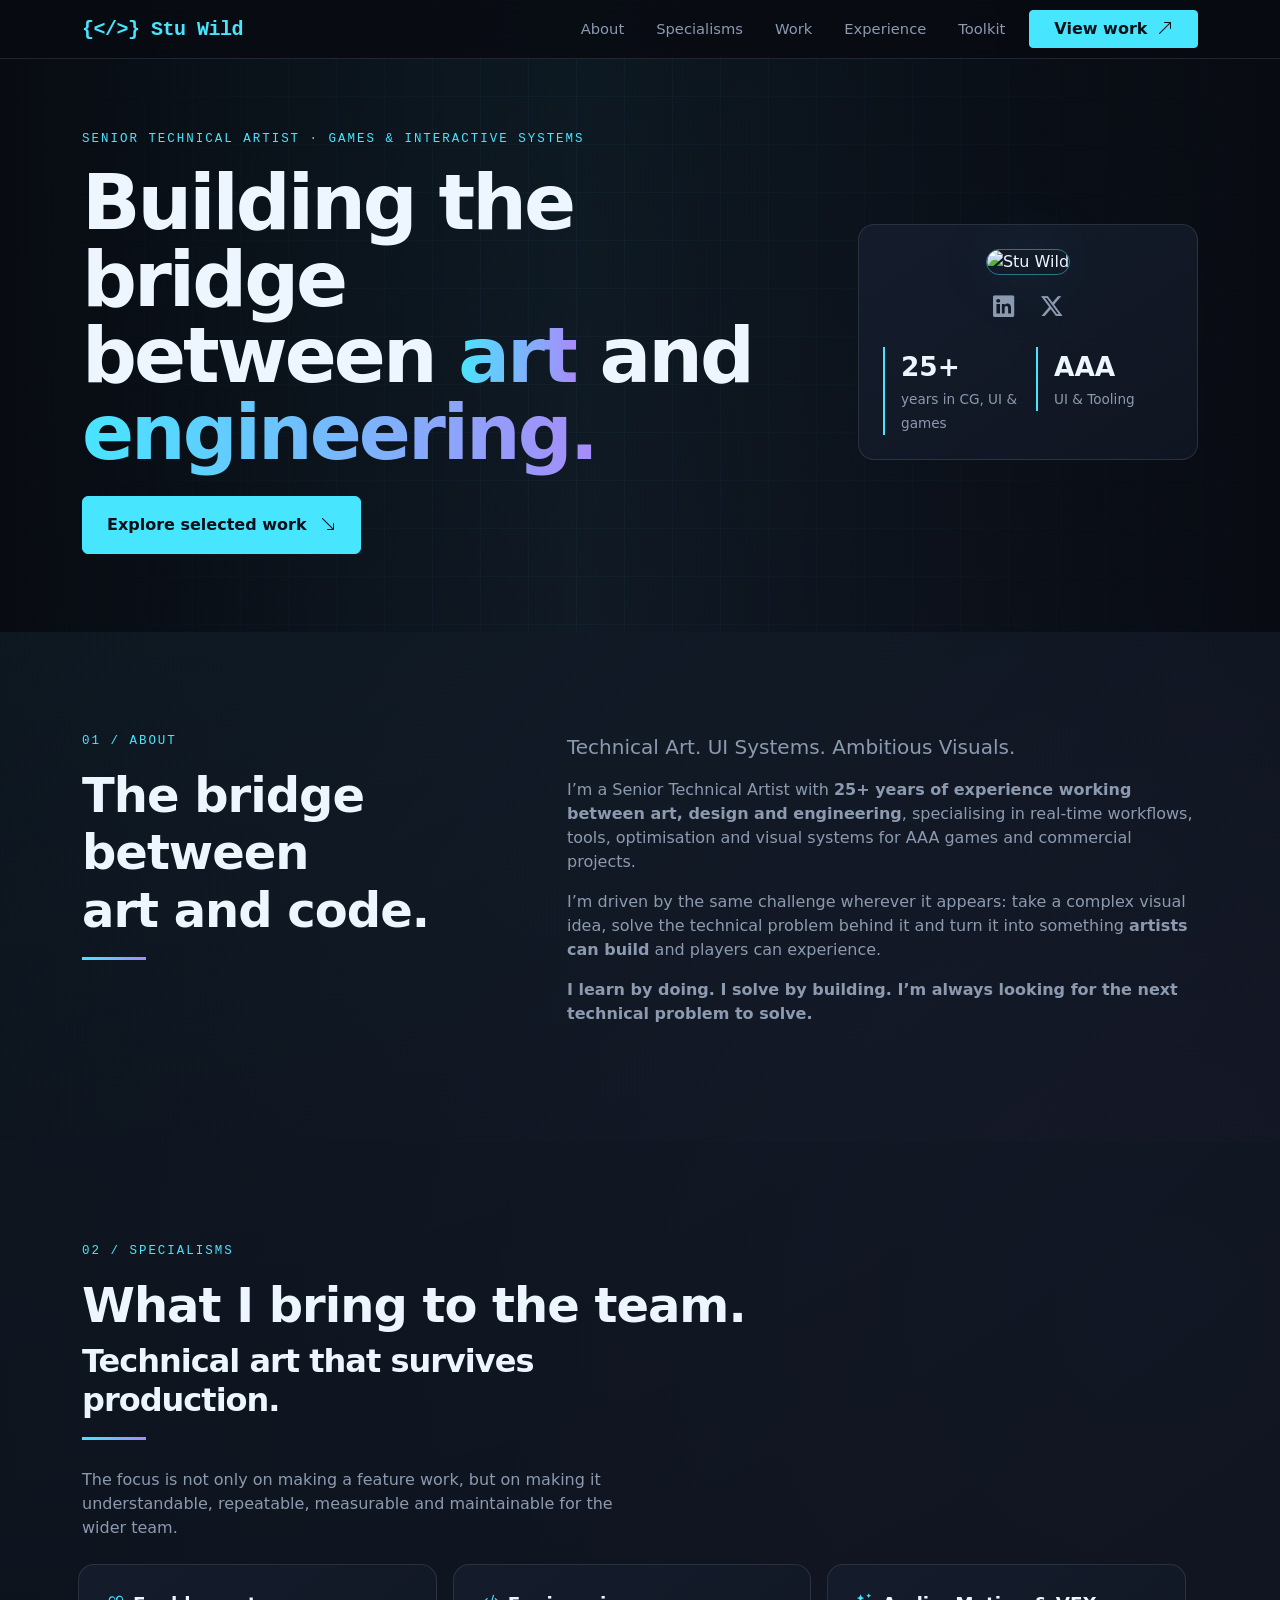
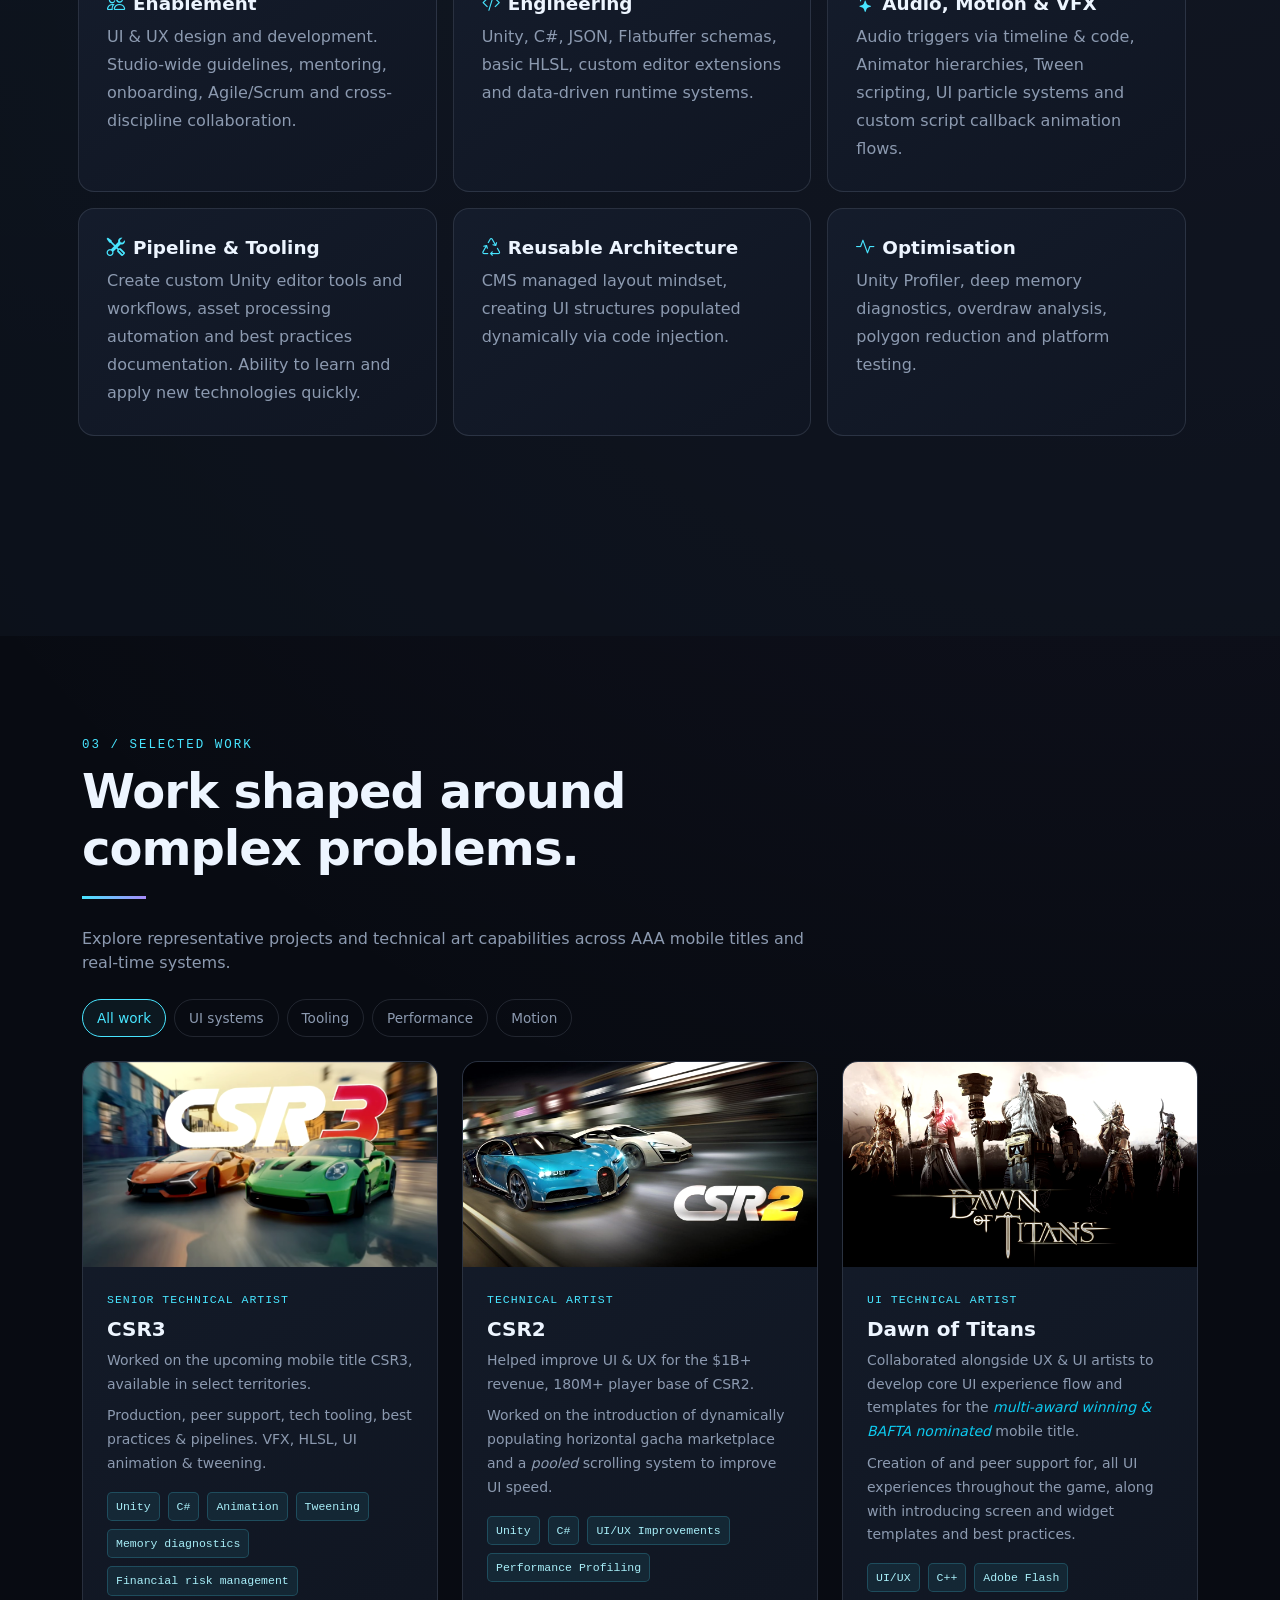
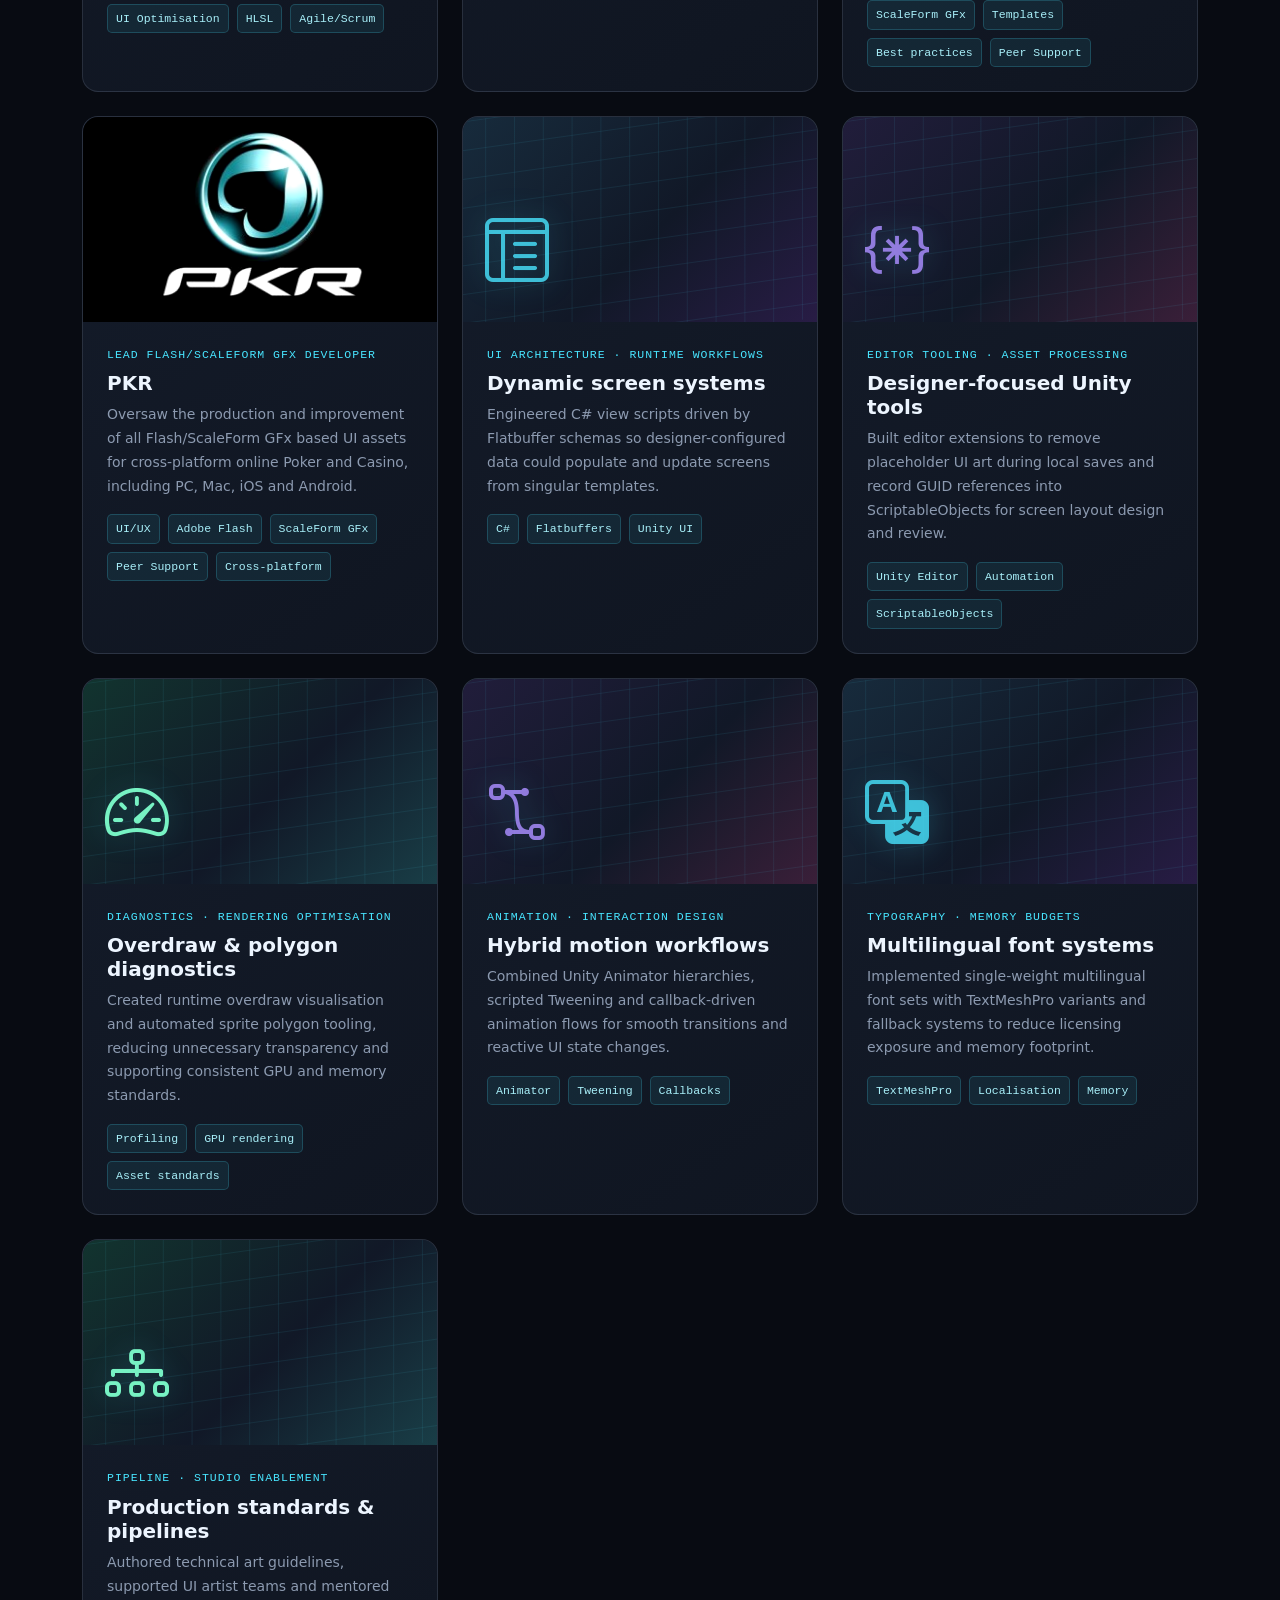
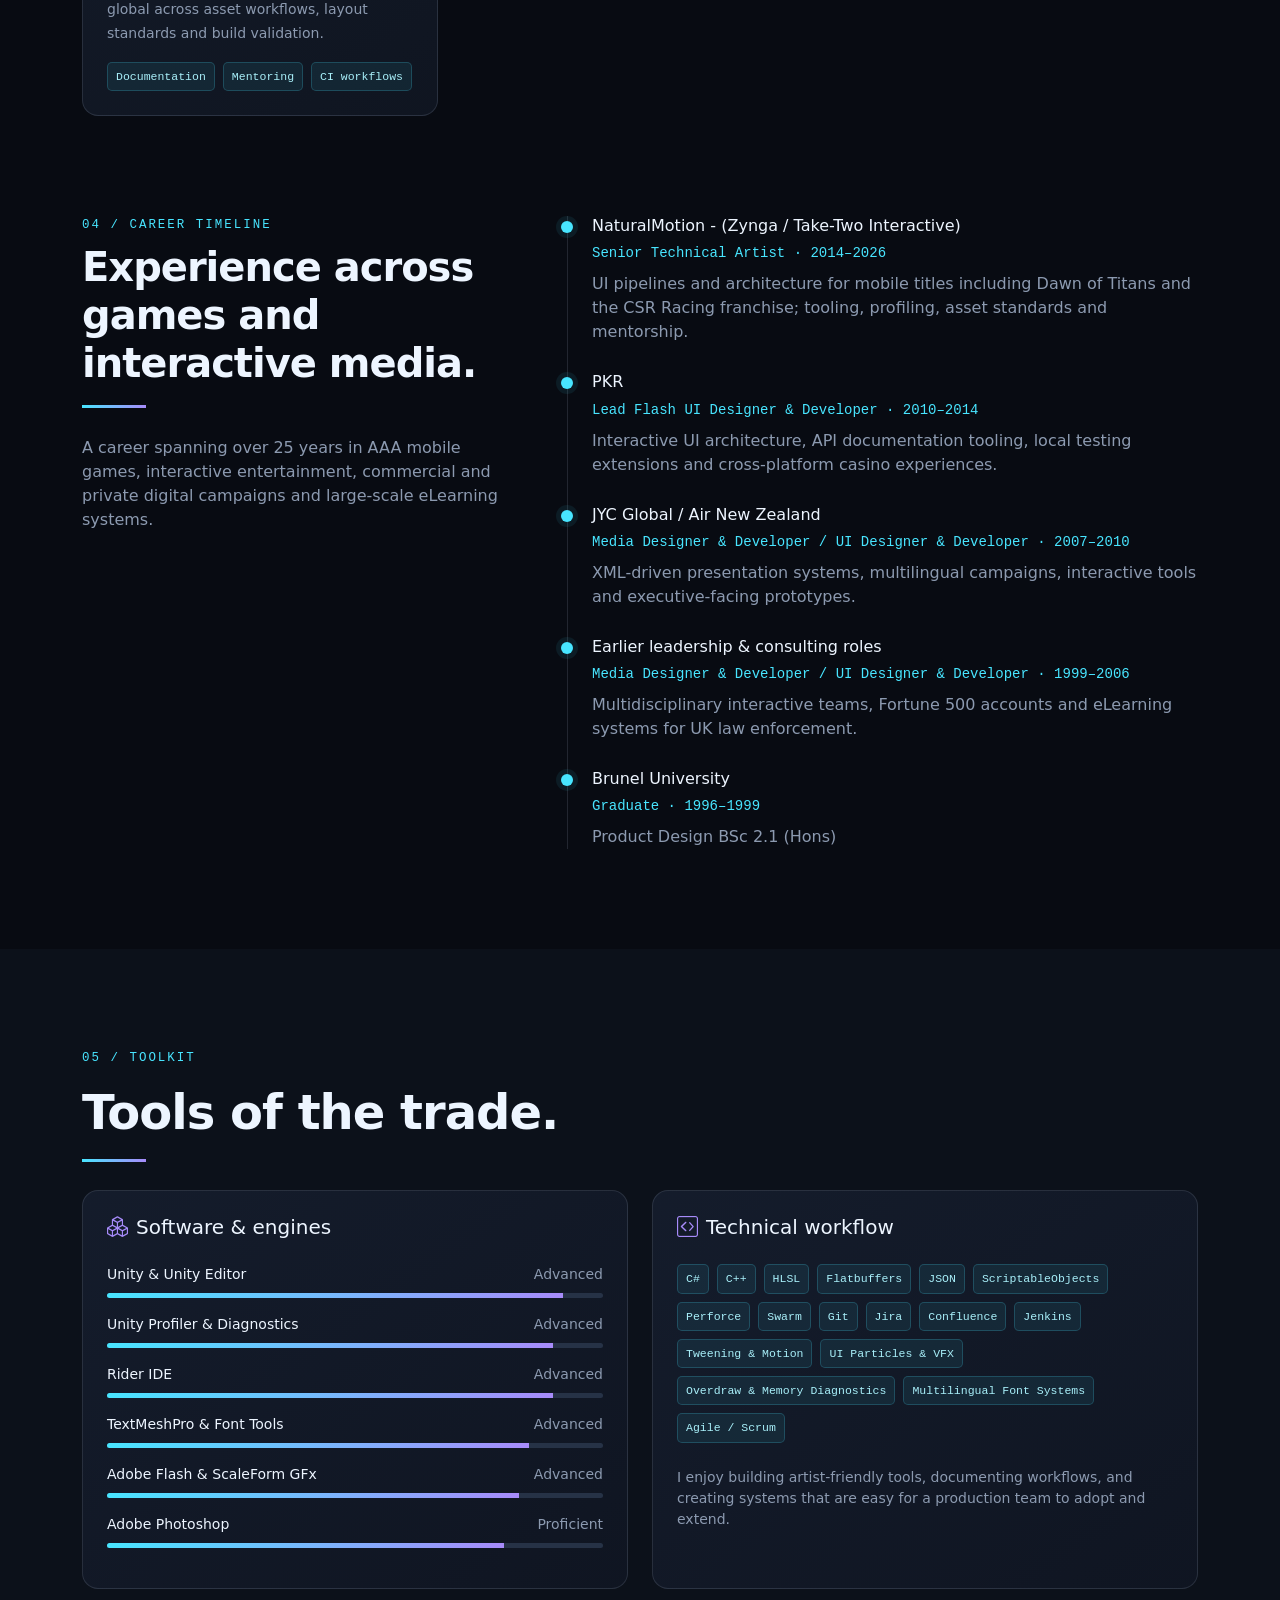
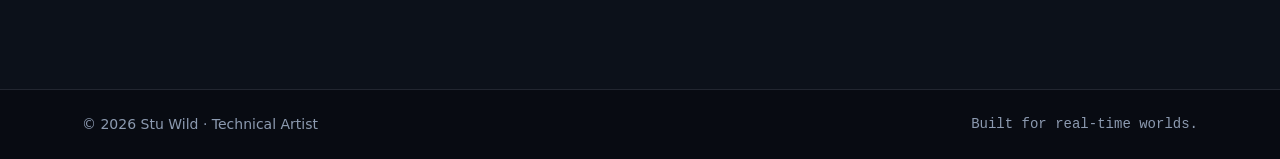
==== commit 5995743b: "New Design - remove redundant content, classes and scripts - add new html layout and core index" ====
--- a/index.html
+++ b/index.html
@@ -1,101 +1,526 @@
 <!DOCTYPE html>
-
-<html>
-
+<html lang="en">
 <head>
-  <title>Stu Wild</title>
-
+  <meta charset="UTF-8">
   <meta name="viewport" content="width=device-width, initial-scale=1.0">
-  <link href="css/bootstrap.min.css" rel="stylesheet" media="screen">
-  <link href="css/bootstrap-responsive.min.css" rel="stylesheet" media="screen">
-  <!-- <link href="css/bootstrap-theme.min.css" rel="stylesheet" media="screen"> -->
-  <link href='http://fonts.googleapis.com/css?family=Open+Sans' rel='stylesheet' type='text/css'>
-  <!-- <link href="css/select2.css" rel="stylesheet" media="screen"> -->
-  <link href="css/main.css" rel="stylesheet" media="screen">
-
+  <meta name="description" content="Technical Artist portfolio for games, real-time rendering, shaders, VFX, and procedural art.">
+  <title>Stu Wild | Technical Artist</title>
+
+  <link href="https://cdn.jsdelivr.net/npm/bootstrap@5.3.3/dist/css/bootstrap.min.css" rel="stylesheet">
+  <link href="https://cdn.jsdelivr.net/npm/bootstrap-icons@1.11.3/font/bootstrap-icons.css" rel="stylesheet">
+
+  <link href="css/main.css" rel="stylesheet">
 </head>
-
 <body>
 
-  <div class="container-narrow">
-    <div class="intro row-fluid">
-
-      <div class="text span9">
-        <h1>Stu Wild - Senior Technical Artist.</h1>
-        <p>Senior Technical Artist with over 20 years of experience architecting high-performance UI systems, custom editor tooling and cross-discipline production pipelines for AAA gaming and major commercial sectors.</p>
-        <p>A proven bridge between core engineering and creative departments, specialising in runtime engine performance, optimisation, dynamic UI workflows, and studio-wide standards, with the
-          ability to learn &amp; apply new technologies quickly.</p>
-        <!-- <p>Unity, C#, UI &amp; UX design, Adobe Photoshop &amp; XD, OOP, Flatbuffer Schema and JSon, Scaleform, Adobe Flash &amp; ActionScript. Proficient on PC and Mac.</p> -->
-      </div>
-
-      <div class="profile span3 text-center">
-
-        <img src="img/intro.jpg" alt="stuwild-linkedin" class="img-rounded" width="150" height ="150"/>
-        <div class="linkedin-button">
-          <a href="https://uk.linkedin.com/in/stuwild" target="_blank" rel="noopener">View Linked&nbsp;<span class="linkedin-logo">in</span> Profile</a>
-        </div>
-
-        <div class="twitter-button">
-
-          <a href="https://twitter.com/wildgeeza" class="twitter-follow-button" data-show-count="false"
-            data-size="large" data-dnt="true">Follow @wildgeeza</a>
-        </div>
-
-      </div>
-
-    </div>
-
-  <div class="container-narrow">
-
-    <div class="portfolio row-fluid">
-
-      <div class="span6">
-        <img class="lazy" src="img/lazyBg.gif" data-original="img/nm/csr3/csr3thumb.jpg" width="400" height="400">
-        <a href="nm-csr3.html" class="overlay">
-          <span>CSR3 - NaturalMotion</span>
-          <span class="seemore">SEE MORE &gt;</span>
-        </a>
-      </div>
-
-      <div class="span6">
-        <img class="lazy" src="img/lazyBg.gif" data-original="img/nm/csr2/csr2thumb.jpg" width="400" height="400">
-        <a href="nm-csr2.html" class="overlay">
-          <span>CSR2 - NaturalMotion</span>
-          <span class="seemore">SEE MORE &gt;</span>
-        </a>
-      </div>
-
-    </div>
-
-    <div class="portfolio row-fluid">
-
-      <div class="span6">
-        <img class="lazy" src="img/lazyBg.gif" data-original="img/nm/dot/dotthumb.png" width="400" height="400">
-        <a href="nm-dot.html" class="overlay">
-          <span>Dawn of Titans - NaturalMotion</span>
-          <span class="seemore">SEE MORE &gt;</span>
-        </a>
-
-      </div>
-
-      <div class="span6">
-
-        <img class="lazy" src="img/lazyBg.gif" data-original="img/pkr/pkrlogo.jpg" width="400" height="400">
-        <a href="pkr.html" class="overlay">
-          <span>Online - PKR</span>
-          <span class="seemore">SEE MORE &gt;</span>
-        </a>
-      </div>
-
-    </div>
-
-  </div>
-
-  <script src="js/jquery.min.js"></script>
-  <script src="js/bootstrap.min.js"></script>
-  <script src="js/select2.min.js"></script>
-  <script src="js/jquery.lazyload.min.js"></script>
-  <script src="js/main.js"></script>
-
+  <!-- Navigation -->
+  <nav class="navbar navbar-expand-lg fixed-top">
+    <div class="container">
+      <a class="navbar-brand" href="#top"><span class="brand-mark">{&lt;/&gt;} Stu Wild</span></a>
+
+      <button class="navbar-toggler border-secondary" type="button" data-bs-toggle="collapse" data-bs-target="#mainNav" aria-label="Toggle navigation">
+        <i class="bi bi-list text-light"></i>
+      </button>
+
+      <div class="collapse navbar-collapse" id="mainNav">
+        <ul class="navbar-nav ms-auto align-items-lg-center gap-lg-3">
+          <li class="nav-item"><a class="nav-link" href="#about">About</a></li>
+          <li class="nav-item"><a class="nav-link" href="#skills">Specialisms</a></li>
+          <li class="nav-item"><a class="nav-link" href="#work">Work</a></li>
+          <li class="nav-item"><a class="nav-link" href="#experience">Experience</a></li>
+          <li class="nav-item"><a class="nav-link" href="#tools">Toolkit</a></li>
+          
+          <!--
+          <li class="nav-item"><a class="nav-link" href="#contact">Contact</a></li>
+          -->
+          
+          <li class="nav-item"><a class="btn btn-cyan rounded-1 px-4" href="#work">View work <i class="bi bi-arrow-up-right ms-1"></i></a></li>
+        </ul>
+      </div>
+    </div>
+  </nav>
+
+  
+  <!-- Hero -->
+  <header id="top" class="hero">
+    <div class="container">
+      <div class="row align-items-center g-5">
+        <div class="col-lg-8">
+          <div class="eyebrow mb-3">Senior Technical Artist · Games &amp; Interactive Systems</div>
+          <h1 class="mb-4">Building the bridge<br>between <span>art</span> and <span>engineering.</span></h1>
+          <div class="d-flex flex-wrap gap-2">
+            <a class="btn btn-cyan px-4 py-3" href="#work">Explore selected work <i class="bi bi-arrow-down-right ms-2"></i></a>
+          </div>
+        </div>
+        <div class="col-lg-4">
+          <div class="tech-panel p-4 text-center">
+            <img class="portrait mb-3" src="https://media.licdn.com/dms/image/v2/D4E03AQHcGcs3p3OYcA/profile-displayphoto-scale_400_400/B4EaCpt62yGgAg-/0/1789553783151?e=1791417600&v=beta&t=SMV3oLYIP8ToVCPtkKHtTF-JoNLp8W66mzWHkK5hkN8" alt="Stu Wild">
+                
+            <div>
+                <span><a class="social-link" href="https://www.linkedin.com/in/stuwild/" aria-label="LinkedIn"><i class="bi bi-linkedin"></i></a>&nbsp;&nbsp;&nbsp;&nbsp;</span>
+                <span><a class="social-link" href="https://x.com/wildgeeza" aria-label="twitter-x"><i class="bi bi-twitter-x"></i></a></span>
+            </div>
+                
+            <div class="row g-3 text-start mt-2">
+              <div class="col-6">
+                <div class="stat">
+                  <strong>25+</strong>
+                  <span>years in CG, UI &amp; games</span>
+                </div>
+              </div>
+              <div class="col-6">
+                <div class="stat">
+                  <strong>AAA</strong>
+                  <span>UI &amp; Tooling</span>
+                </div>
+              </div>
+            </div>
+          </div>
+        </div>
+      </div>
+    </div>
+  </header>
+
+  <!-- About -->
+  <section id="about" class="section-padding">
+    <div class="container">
+      <div class="row g-5 align-items-start">
+        <div class="col-lg-5">
+          <p class="eyebrow">01 / About</p>
+          <h2 class="section-heading display-5">The bridge between<br>art and code.</h2>
+          <div class="section-rule"></div>
+        </div>
+        <div class="col-lg-7">
+            <p class="lead text-muted-custom">
+            Technical Art. UI Systems. Ambitious Visuals.</p>
+          <p class="text-muted-custom">
+          I’m a Senior Technical Artist with <b>25+ years of experience working between art, design and engineering</b>, specialising in real-time workflows, tools, optimisation and visual systems for AAA games and commercial projects.</p>
+          <p class="text-muted-custom">
+          I’m driven by the same challenge wherever it appears: take a complex visual idea, solve the technical problem behind it and turn it into something <b>artists can build</b> and players can experience.</p>
+          <p class="text-muted-custom"><b>
+          I learn by doing. I solve by building. I’m always looking for the next technical problem to solve.</b></p>
+        </div>
+      </div>
+    </div>
+  </section>
+
+  
+  
+  <!-- Specialisms -->
+  <section id="skills" class="section-padding" style="background:rgba(16,22,34,.55);">
+    <div class="container">
+      <p class="eyebrow">02 / Specialisms</p>
+      <h2 class="section-heading display-5">What I bring to the team.</h2>
+      <div class="col-lg-6">
+        <h2 class="section-heading display-9 mt-2">Technical art that survives production.</h2>
+        <div class="section-rule"></div>
+        <p class="text-muted-custom">The focus is not only on making a feature work, but on making it understandable, repeatable, measurable and maintainable for the wider team.</p>
+      </div>
+      
+    <div class="row g-4">
+
+    <section id="systems" class="section-padding pt-0">
+      <div class="container">
+        <div class="row g-4">
+
+            <div class="row g-3">
+                
+                <div class="col-md-4">
+                  <div class="tech-panel case-study h-100">
+                    <h3><i class="bi bi-people me-2" style="color:var(--cyan)"></i>Enablement</h3>
+                    <p class="mb-0">
+                    UI &amp; UX design and development. Studio-wide guidelines, mentoring, onboarding, Agile/Scrum and cross-discipline collaboration.</p>
+                  </div>
+                </div>
+                
+                <div class="col-md-4">
+                  <div class="tech-panel case-study h-100">
+                    <h3><i class="bi bi-code-slash me-2" style="color:var(--cyan)"></i>Engineering</h3>
+                    <p class="mb-0">Unity, C#, JSON, Flatbuffer schemas, basic HLSL, custom editor extensions and data-driven runtime systems.</p>
+                  </div>
+                </div>
+                
+                <div class="col-md-4">
+                  <div class="tech-panel case-study h-100">
+                    <h3><i class="bi bi-stars me-2" style="color:var(--cyan)"></i>Audio, Motion & VFX</h3>
+                    <p class="mb-0">Audio triggers via timeline & code, Animator hierarchies, Tween scripting, UI particle systems and custom script callback animation flows.</p>
+                  </div>
+                </div>
+                
+                <div class="col-md-4">
+                  <div class="tech-panel case-study h-100">
+                    <h3><i class="bi bi-tools me-2" style="color:var(--cyan)"></i>Pipeline &amp; Tooling</h3>
+                    <p class="mb-0">Create custom Unity editor tools and workflows, asset processing automation and best practices documentation. Ability to learn and apply new technologies quickly.</p>
+                  </div>
+                </div>
+                
+                <div class="col-md-4">
+                  <div class="tech-panel case-study h-100">
+                    <h3><i class="bi bi-recycle me-2" style="color:var(--cyan)"></i>Reusable Architecture</h3>
+                    <p class="mb-0">CMS managed layout mindset, creating UI structures populated dynamically via code injection.</p>
+                  </div>
+                </div>
+              
+              <div class="col-md-4">
+                <div class="tech-panel case-study h-100">
+                  <h3><i class="bi bi-activity me-2" style="color:var(--cyan)"></i>Optimisation</h3>
+                  <p class="mb-0">Unity Profiler, deep memory diagnostics, overdraw analysis, polygon reduction and platform testing.</p>
+                </div>
+              </div>
+              
+
+            </div>
+          </div>
+        </div>
+      </div>
+    </section>
+    </div>
+    </div>
+  </section>
+
+
+  <!-- Selected Work & Portfolio -->
+  <div id="projects"></div>
+  <section id="work" class="section-padding">
+    <div class="container">
+      <div class="row align-items-end mb-4">
+        <div class="col-lg-8">
+          <div class="eyebrow">03 / Selected work</div>
+          <h2 class="section-heading display-5 mt-2">Work shaped around complex problems.</h2>
+          <div class="section-rule"></div>
+          <p class="text-muted-custom mb-0">Explore representative projects and technical art capabilities across AAA mobile titles and real-time systems.</p>
+        </div>
+      </div>
+
+      <div class="d-flex flex-wrap gap-2 mb-4" role="group" aria-label="Filter portfolio cards">
+        <button class="filter-btn active" data-filter="all">All work</button>
+        <button class="filter-btn" data-filter="ui">UI systems</button>
+        <button class="filter-btn" data-filter="tools">Tooling</button>
+        <button class="filter-btn" data-filter="performance">Performance</button>
+        <button class="filter-btn" data-filter="motion">Motion</button>
+      </div>
+
+      <div class="row g-4" id="projectGrid">
+        <div class="col-md-6 col-xl-4 project-item" data-category="ui tools performance motion">
+          <article class="tech-panel project-card">
+            <img class="project-image" src="img/nm/csr3/csr3.png" alt="CSR3">
+            <div class="project-body">
+              <div class="project-meta mb-2">Senior Technical Artist</div>
+              <h3 class="project-title">CSR3</h3>
+              <p class="text-muted-custom small mb-2">Worked on the upcoming mobile title CSR3, available in select territories.</p>
+              <p class="text-muted-custom small mb-3">Production, peer support, tech tooling, best practices &amp; pipelines. VFX, HLSL, UI animation &amp; tweening.</p>
+              <div class="d-flex flex-wrap gap-2 mb-3">
+                <span class="tag">Unity</span>
+                <span class="tag">C#</span>
+                <span class="tag">Animation</span>
+                <span class="tag">Tweening</span>
+                <span class="tag">Memory diagnostics</span>
+                <span class="tag">Financial risk management</span>
+                <span class="tag">UI Optimisation</span>
+                <span class="tag">HLSL</span>
+                <span class="tag">Agile/Scrum</span>
+              </div>
+              <!--
+              <a href="./nm_csr3.html" class="text-decoration-none text-info small fw-semibold"><i>Case study to follow</i> <i class="bi bi-arrow-up-right"></i></a>
+              -->
+            </div>
+          </article>
+        </div>
+
+        <div class="col-md-6 col-xl-4 project-item" data-category="ui performance">
+          <article class="tech-panel project-card">
+            <img class="project-image" src="img/nm/csr2/csr2.jpg" alt="CSR2">
+            <div class="project-body">
+              <div class="project-meta mb-2">Technical Artist</div>
+              <h3 class="project-title">CSR2</h3>
+              <p class="text-muted-custom small mb-2">Helped improve UI &amp; UX for the $1B+ revenue, 180M+ player base of CSR2.</p>
+              <p class="text-muted-custom small mb-3">Worked on the introduction of dynamically populating horizontal gacha marketplace and a <i>pooled</i> scrolling system to improve UI speed.</p>
+              <div class="d-flex flex-wrap gap-2 mb-3">
+                <span class="tag">Unity</span>
+                <span class="tag">C#</span>
+                <span class="tag">UI/UX Improvements</span>
+                <span class="tag">Performance Profiling</span>
+              </div>
+              <!--
+              <a href="./nm_csr3.html" class="text-decoration-none text-info small fw-semibold"><i>Case study to follow</i> <i class="bi bi-arrow-up-right"></i></a>
+              -->
+            </div>
+          </article>
+        </div>
+
+        <div class="col-md-6 col-xl-4 project-item" data-category="ui tools">
+          <article class="tech-panel project-card">
+            <img class="project-image" src="img/nm/dot/dot.jpg" alt="Dawn of Titans">
+            <div class="project-body">
+              <div class="project-meta mb-2">UI Technical Artist</div>
+              <h3 class="project-title">Dawn of Titans</h3>
+              <p class="text-muted-custom small mb-2">Collaborated alongside UX &amp; UI artists to develop core UI experience flow and templates for the <i class="text-decoration-none text-info">multi-award winning &amp; BAFTA nominated</i> mobile title.</p>
+              <p class="text-muted-custom small mb-3">Creation of and peer support for, all UI experiences throughout the game, along with introducing screen and widget templates and best practices.</p>
+              <div class="d-flex flex-wrap gap-2">
+                <span class="tag">UI/UX</span>
+                <span class="tag">C++</span>
+                <span class="tag">Adobe Flash</span>
+                <span class="tag">ScaleForm GFx</span>
+                <span class="tag">Templates</span>
+                <span class="tag">Best practices</span>
+                <span class="tag">Peer Support</span>
+              </div>
+            </div>
+          </article>
+        </div>
+
+        <div class="col-md-6 col-xl-4 project-item" data-category="ui tools">
+          <article class="tech-panel project-card">
+            <img class="project-image" src="img/pkr/pkrlogo.jpg" alt="PKR">
+            <div class="project-body">
+              <div class="project-meta mb-2">Lead Flash/ScaleForm GFx Developer</div>
+              <h3 class="project-title">PKR</h3>
+              <p class="text-muted-custom small mb-3">Oversaw the production and improvement of all Flash/ScaleForm GFx based UI assets for cross-platform online Poker and Casino, including PC, Mac, iOS and Android.</p>
+              <div class="d-flex flex-wrap gap-2">
+                <span class="tag">UI/UX</span>
+                <span class="tag">Adobe Flash</span>
+                <span class="tag">ScaleForm GFx</span>
+                <span class="tag">Peer Support</span>
+                <span class="tag">Cross-platform</span>
+              </div>
+            </div>
+          </article>
+        </div>
+
+        <div class="col-md-6 col-xl-4 project-item" data-category="ui motion">
+          <article class="tech-panel project-card">
+            <div class="project-art">
+              <i class="bi bi-layout-text-window-reverse art-symbol"></i>
+            </div>
+            <div class="project-body">
+              <div class="project-meta mb-2">UI architecture · Runtime workflows</div>
+              <h3 class="project-title">Dynamic screen systems</h3>
+              <p class="text-muted-custom small mb-3">Engineered C# view scripts driven by Flatbuffer schemas so designer-configured data could populate and update screens from singular templates.</p>
+              <div class="d-flex flex-wrap gap-2">
+                <span class="tag">C#</span>
+                <span class="tag">Flatbuffers</span>
+                <span class="tag">Unity UI</span>
+              </div>
+            </div>
+          </article>
+        </div>
+
+        <div class="col-md-6 col-xl-4 project-item" data-category="tools ui">
+          <article class="tech-panel project-card">
+            <div class="project-art violet">
+              <i class="bi bi-braces-asterisk art-symbol"></i>
+            </div>
+            <div class="project-body">
+              <div class="project-meta mb-2">Editor tooling · Asset processing</div>
+              <h3 class="project-title">Designer-focused Unity tools</h3>
+              <p class="text-muted-custom small mb-3">Built editor extensions to remove placeholder UI art during local saves and record GUID references into ScriptableObjects for screen layout design and review.</p>
+              <div class="d-flex flex-wrap gap-2">
+                <span class="tag">Unity Editor</span>
+                <span class="tag">Automation</span>
+                <span class="tag">ScriptableObjects</span>
+              </div>
+            </div>
+          </article>
+        </div>
+
+        <div class="col-md-6 col-xl-4 project-item" data-category="performance tools">
+          <article class="tech-panel project-card">
+            <div class="project-art green">
+              <i class="bi bi-speedometer2 art-symbol"></i>
+            </div>
+            <div class="project-body">
+              <div class="project-meta mb-2">Diagnostics · Rendering optimisation</div>
+              <h3 class="project-title">Overdraw &amp; polygon diagnostics</h3>
+              <p class="text-muted-custom small mb-3">Created runtime overdraw visualisation and automated sprite polygon tooling, reducing unnecessary transparency and supporting consistent GPU and memory standards.</p>
+              <div class="d-flex flex-wrap gap-2">
+                <span class="tag">Profiling</span>
+                <span class="tag">GPU rendering</span>
+                <span class="tag">Asset standards</span>
+              </div>
+            </div>
+          </article>
+        </div>
+
+        <div class="col-md-6 col-xl-4 project-item" data-category="motion ui">
+          <article class="tech-panel project-card">
+            <div class="project-art violet">
+              <i class="bi bi-bezier2 art-symbol"></i>
+            </div>
+            <div class="project-body">
+              <div class="project-meta mb-2">Animation · Interaction design</div>
+              <h3 class="project-title">Hybrid motion workflows</h3>
+              <p class="text-muted-custom small mb-3">Combined Unity Animator hierarchies, scripted Tweening and callback-driven animation flows for smooth transitions and reactive UI state changes.</p>
+              <div class="d-flex flex-wrap gap-2">
+                <span class="tag">Animator</span>
+                <span class="tag">Tweening</span>
+                <span class="tag">Callbacks</span>
+              </div>
+            </div>
+          </article>
+        </div>
+
+        <div class="col-md-6 col-xl-4 project-item" data-category="ui performance">
+          <article class="tech-panel project-card">
+            <div class="project-art">
+              <i class="bi bi-translate art-symbol"></i>
+            </div>
+            <div class="project-body">
+              <div class="project-meta mb-2">Typography · Memory budgets</div>
+              <h3 class="project-title">Multilingual font systems</h3>
+              <p class="text-muted-custom small mb-3">Implemented single-weight multilingual font sets with TextMeshPro variants and fallback systems to reduce licensing exposure and memory footprint.</p>
+              <div class="d-flex flex-wrap gap-2">
+                <span class="tag">TextMeshPro</span>
+                <span class="tag">Localisation</span>
+                <span class="tag">Memory</span>
+              </div>
+            </div>
+          </article>
+        </div>
+
+        <div class="col-md-6 col-xl-4 project-item" data-category="tools performance">
+          <article class="tech-panel project-card">
+            <div class="project-art green">
+              <i class="bi bi-diagram-3 art-symbol"></i>
+            </div>
+            <div class="project-body">
+              <div class="project-meta mb-2">Pipeline · Studio enablement</div>
+              <h3 class="project-title">Production standards &amp; pipelines</h3>
+              <p class="text-muted-custom small mb-3">Authored technical art guidelines, supported UI artist teams and mentored global across asset workflows, layout standards and build validation.</p>
+              <div class="d-flex flex-wrap gap-2">
+                <span class="tag">Documentation</span>
+                <span class="tag">Mentoring</span>
+                <span class="tag">CI workflows</span>
+              </div>
+            </div>
+          </article>
+        </div>
+      </div>
+    </div>
+  </section>
+
+  
+  <!-- TIMELINE -->
+  <section id="experience" class="section-padding pt-0">
+    <div class="container">
+      <div class="row g-5">
+        <div class="col-lg-5">
+          <div class="eyebrow">04 / Career timeline</div>
+          <h2 class="section-heading display-6 mt-2">Experience across games and interactive media.</h2>
+          <div class="section-rule"></div>
+          <p class="text-muted-custom">A career spanning over 25 years in AAA mobile games, interactive entertainment, commercial and private digital campaigns and large-scale eLearning systems.</p>
+        </div>
+        <div class="col-lg-7">
+          <div class="timeline">
+            <div class="timeline-item">
+              <h4>NaturalMotion - (Zynga / Take-Two Interactive)</h4>
+              <small>Senior Technical Artist · 2014–2026</small>
+              <p class="text-muted-custom mt-2 mb-0">UI pipelines and architecture for mobile titles including Dawn of Titans and the CSR Racing franchise; tooling, profiling, asset standards and mentorship.</p>
+            </div>
+            <div class="timeline-item">
+              <h4>PKR</h4>
+              <small>Lead Flash UI Designer &amp; Developer · 2010–2014</small>
+              <p class="text-muted-custom mt-2 mb-0">Interactive UI architecture, API documentation tooling, local testing extensions and cross-platform casino experiences.</p>
+            </div>
+            <div class="timeline-item">
+              <h4>JYC Global / Air New Zealand</h4>
+              <small>Media Designer &amp; Developer / UI Designer &amp; Developer · 2007–2010</small>
+              <p class="text-muted-custom mt-2 mb-0">XML-driven presentation systems, multilingual campaigns, interactive tools and executive-facing prototypes.</p>
+            </div>
+            <div class="timeline-item">
+              <h4>Earlier leadership &amp; consulting roles</h4>
+              <small>Media Designer &amp; Developer / UI Designer &amp; Developer · 1999–2006</small>
+              <p class="text-muted-custom mt-2 mb-0">Multidisciplinary interactive teams, Fortune 500 accounts and eLearning systems for UK law enforcement.</p>
+            </div>
+            <div class="timeline-item mb-0">
+              <h4>Brunel University</h4>
+              <small>Graduate · 1996–1999</small>
+              <p class="text-muted-custom mt-2 mb-0">Product Design BSc 2.1 (Hons)</p>
+            </div>
+          </div>
+        </div>
+      </div>
+    </div>
+  </section>
+  
+  <!-- Toolkit -->
+  <section id="tools" class="section-padding" style="background:rgba(16,22,34,.55);">
+    <div class="container">
+      <p class="eyebrow">05 / Toolkit</p>
+      <h2 class="section-heading display-5">Tools of the trade.</h2>
+      <div class="section-rule"></div>
+
+      <div class="row g-4">
+        <div class="col-lg-6">
+          <div class="tech-panel p-4 h-100">
+            <h5 class="mb-4"><i class="bi bi-boxes tool-logo me-2"></i>Software &amp; engines</h5>
+            <div class="mb-3"><div class="d-flex justify-content-between small mb-2"><span>Unity &amp; Unity Editor</span><span class="text-muted-custom">Advanced</span></div><div class="progress"><div class="progress-bar" style="width:92%"></div></div></div>
+            <div class="mb-3"><div class="d-flex justify-content-between small mb-2"><span>Unity Profiler &amp; Diagnostics</span><span class="text-muted-custom">Advanced</span></div><div class="progress"><div class="progress-bar" style="width:90%"></div></div></div>
+            <div class="mb-3"><div class="d-flex justify-content-between small mb-2"><span>Rider IDE</span><span class="text-muted-custom">Advanced</span></div><div class="progress"><div class="progress-bar" style="width:90%"></div></div></div>
+            <div class="mb-3"><div class="d-flex justify-content-between small mb-2"><span>TextMeshPro &amp; Font Tools</span><span class="text-muted-custom">Advanced</span></div><div class="progress"><div class="progress-bar" style="width:85%"></div></div></div>
+            <div class="mb-3"><div class="d-flex justify-content-between small mb-2"><span>Adobe Flash &amp; ScaleForm GFx</span><span class="text-muted-custom">Advanced</span></div><div class="progress"><div class="progress-bar" style="width:83%"></div></div></div>
+            <div class="mb-3"><div class="d-flex justify-content-between small mb-2"><span>Adobe Photoshop</span><span class="text-muted-custom">Proficient</span></div><div class="progress"><div class="progress-bar" style="width:80%"></div></div></div>
+          </div>
+        </div>
+
+        <div class="col-lg-6">
+          <div class="tech-panel p-4 h-100">
+            <h5 class="mb-4"><i class="bi bi-code-square tool-logo me-2"></i>Technical workflow</h5>
+            <div class="d-flex flex-wrap gap-2 mb-4">
+              <span class="tag">C#</span>
+              <span class="tag">C++</span>
+              <span class="tag">HLSL</span>
+              <span class="tag">Flatbuffers</span>
+              <span class="tag">JSON</span>
+              <span class="tag">ScriptableObjects</span>
+              <span class="tag">Perforce</span>
+              <span class="tag">Swarm</span>
+              <span class="tag">Git</span>
+              <span class="tag">Jira</span>
+              <span class="tag">Confluence</span>
+              <span class="tag">Jenkins</span>
+              <span class="tag">Tweening &amp; Motion</span>
+              <span class="tag">UI Particles &amp; VFX</span>
+              <span class="tag">Overdraw &amp; Memory Diagnostics</span>
+              <span class="tag">Multilingual Font Systems</span>
+              <span class="tag">Agile / Scrum</span>
+            </div>
+            <p class="text-muted-custom small mb-0">I enjoy building artist-friendly tools, documenting workflows, and creating systems that are easy for a production team to adopt and extend.</p>
+          </div>
+        </div>
+        
+      </div>
+    </div>
+  </section>
+  
+  
+  
+  <footer class="py-4">
+    <div class="container d-flex flex-wrap justify-content-between align-items-center gap-3">
+      <small>© <span id="year"></span> Stu Wild · Technical Artist</small>
+      <small class="font-monospace">Built for real-time worlds.</small>
+    </div>
+  </footer>
+
+  <script>
+    document.getElementById('year').textContent = new Date().getFullYear();
+
+    const buttons = [...document.querySelectorAll('[data-filter]')];
+    const cards = [...document.querySelectorAll('.project-item')];
+
+    buttons.forEach(button => {
+      button.addEventListener('click', () => {
+        const filter = button.dataset.filter;
+        buttons.forEach(b => b.classList.toggle('active', b === button));
+        cards.forEach(card => {
+          const categories = card.dataset.category.split(' ');
+          card.classList.toggle('d-none', filter !== 'all' && !categories.includes(filter));
+        });
+      });
+    });
+  </script>
+  
+  <script src="https://cdn.jsdelivr.net/npm/bootstrap@5.3.3/dist/js/bootstrap.bundle.min.js"></script>
+
+  
 </body>
 </html>
--- a/css/main.css
+++ b/css/main.css
@@ -1,522 +1,564 @@
-body {
-  font-family:        "Helvetica Neue", Helvetica, Arial, sans-serif;
-  padding-top:            20px;
-  /*  padding-top: 40px;*/
-    padding-bottom: 30px;
-}
-
-::-webkit-input-placeholder { /* WebKit browsers */
-    color:    #a6a6a6;
-}
-:-moz-placeholder { /* Mozilla Firefox 4 to 18 */
-    color:    #a6a6a6;
-}
-::-moz-placeholder { /* Mozilla Firefox 19+ */
-    color:    #a6a6a6;
-}
-:-ms-input-placeholder { /* Internet Explorer 10+ */
-    color:    #a6a6a6;
-}
-
-.container-narrow {
-  margin:             0 auto;
-  max-width:          830px;
-}
-
-a { 
-  color:              #27b5ea; 
-}
-a:hover { 
-  text-decoration:    none; 
-}
-
-.intro {
-    margin-top: 35px;
-}
-.intro h1 {
-  font-family: "Open Sans", sans-serif;
-  font-size: 22px;
-  margin-bottom: 20px;
-  color: #1a394f;
-}
-
-.intro p {
-  color:              #738890;
-}
-
-.intro .text p {
-  font-size:          16px;
-  line-height:        30px;
-}
-
-.intro .profile { 
-  margin-top:         35px; 
-}
-.intro .profile p {
-  font-size:          15px;
-  margin-top:         10px;
-  color:              #939393;
-}
-.intro .profile p a { 
-  color:              #939393;
-}
-.intro .profile p a:hover,
-.intro .profile p a.current { 
-  color:              #1a394f;
-}
-.intro .profile img {
-  margin-bottom:      15px;
-    border-radius: 50%;
-}
-
-
-.linkedin-button {
-
-  margin-bottom:      12px;
-
-}
-
-.linkedin-button a {
-
-  display:            inline-flex;
-
-  align-items:        center;
-
-  padding:            6px 12px;
-
-  background-color:   #0077b5;
-
-  color:              #fff;
-
-  font-size:          13px;
-
-  font-weight:        bold;
-
-  line-height:        18px;
-
-  border-radius:      3px;
-
-}
-
-.linkedin-logo {
-
-  display:            inline-block;
-
-  width:              16px;
-
-  height:             16px;
-
-  margin-right:       7px;
-
-  background-color:   #fff;
-
-  color:              #0077b5;
-
-  font-size:          13px;
-
-  font-weight:        bold;
-
-  line-height:        16px;
-
-  text-align:         center;
-
-  border-radius:      2px;
-
-}
-
-.linkedin-button a:hover {
-
-  color:              #fff;
-
-  background-color:   #005f91;
-
-  text-decoration:    none;
-
-}
-
-
-
-.work { 
-  margin-top:         10px;
-}
-
-.work .text p {
-  font-family:        'Open Sans', sans-serif;
-  font-size:          18px;
-  color:              #1a394f;
-}
-
-.portfolio {
-  margin-top:         35px;
- color:              #738890;
-}
-
-
-.portfolio h1 {
-  font-family: "Open Sans", sans-serif;
-  font-size: 22px;
-  margin-bottom: 20px;
-  color: #1a394f;
-}
-
-.portfolio .text p {
-  font-size:          16px;
-  line-height:        30px;
-}
-
-.youtube-player {
-
-  max-width:          830px;
-
-}
-
-.youtube-player iframe {
-
-  display:            block;
-
-  width:              100%;
-
-  max-width:          830px;
-
-  aspect-ratio:       830 / 442;
-
-  height:             auto;
-
-  border:             0;
-
-}
-
-
-
-.portfolio .overlay {
-    width:            400px;
-    height:           400px;
-    background-color: rgba(0, 0, 0, 0.7);
-    z-index:          1;
-    position:         absolute;
-    margin-left:      -400px;
-    display:          none;
-    text-align:       center;
-}
-.portfolio .overlay img {
-    margin-top:       75px;
-}
-
-.portfolio .overlay span {
-    font-family: 'Open Sans', sans-serif;
-    text-align: left;
-    font-size: 15px;
-    color: #fff;
-    width: 100%;
-    display: block;
-    margin-top: 10px;
-    margin-left: 15px; 
-    max-width: 400px;
-}
-
-.portfolio .overlay .seemore {
-    font-family: 'Open Sans', sans-serif;
-    text-align: left;
-    font-size: 15px;
-    color: #fff;
-    width: 100%;
-    display: block;
-    margin-top: 335px;
-    margin-left: 300px;        
-}
-
-.contact {
-  margin-top:         35px;
-}
-
-.contact h2 {
-  font-family:        'Open Sans', sans-serif;
-  font-size:          18px;
-  color:              #1a394f;
-}
-
-.contact p {
-  font-size:          14px;
-  line-height:        28px;
-  color:              #5d7179;
-}
-
-.the-form { margin-top: 15px; }
-.the-form input[type=text],
-.the-form textarea {
-  width:                  100%;
-  padding:                10px 15px;
-  border:                 1px solid #c1c1c1;
-  -moz-border-radius:     2px;
-  -webkit-border-radius:  2px;
-  border-radius:          2px;
-  -moz-box-shadow:        inset 0 1px 2px rgba(0,0,0,.14);
-  -webkit-box-shadow:     inset 0 1px 2px rgba(0,0,0,.14);
-  box-shadow:             inset 0 1px 2px rgba(0,0,0,.14);
-}
-.the-form .required {
-  background:             url("../img/select2.png") #fff no-repeat 100% -36px;
-}
-.the-form textarea {
-  -webkit-box-sizing:     border-box;
-  -moz-box-sizing:        border-box;
-  box-sizing:             border-box;
-}
-
-.the-form input[type=submit] {
-  background-color:       #4dadeb;
-  color:                  #fff;
-  font-size:              13px;
-  -moz-border-radius:     2px;
-  -webkit-border-radius:  2px;
-  border-radius:          2px;
-  border:                 1px solid #3d9ad7;
-  padding:                10px 30px;
-  float:                  right;
-}
-
-.the-form input[type=text] {
-  width:                  250px;
-  margin-right:           24px;
-}
-
-input[type=text]:focus,
-.the-form textarea:focus,
-.the-form .select2-container:focus {
-  border:                 1px solid #67b9ee;
-  -moz-box-shadow:        0 0 4px rgba(65,167,234,.38);
-  -webkit-box-shadow:     0 0 4px rgba(65,167,234,.38);
-  box-shadow:             0 0 4px rgba(65,167,234,.38);
-}
-
-.the-form #budget { 
-  width:                  281px; 
-}
-
-.copy { 
-  float:                  left; 
-  margin-top:             10px;
-  color:                  #5d7179; 
-  font-size:              14px; 
-}
-
-.site-footer {
-
-  margin-top:             35px;
-
-  color:                  #738890;
-
-  font-size:              12px;
-
-  line-height:            20px;
-
-}
-
-
-
-.errors { 
-  color:                  #f8733e;
-  font-weight:            bold;
-  font-size:              14px;
-  margin:                 10px 25px 0 0;
-  text-align:             right;
-  float:                  right;
-}
-
-#success {
-  -webkit-box-sizing:     border-box;
-  -moz-box-sizing:        border-box;
-  box-sizing:             border-box;
-  width:                  100%;
-  height:                 300px;
-  padding:                100px;
-}
-#success h3 {
-  font-family:        'Open Sans', sans-serif;
-  font-size:          18px;
-  color:              #1a394f;
-}
-
-.contact p {
-  font-size:          14px;
-  line-height:        28px;
-  color:              #5d7179;
-}
-  
-
-/* Select2 styles */
-
-.select2-container {
-  vertical-align:     middle;
-}
-.select2-choice:focus { 
-  outline:            0; 
-}
-
-.select2-container .select2-choice {
-  padding:            6px 15px;
-  border:             1px solid #c1c1c1;
-  height:             28px;
-  border-radius:      2px;
-  line-height:        29px;
-  background:         none;
-  filter:             none;
-  -moz-box-shadow:    inset 0 1px 2px rgba(0,0,0,.14);
-  -webkit-box-shadow: inset 0 1px 2px rgba(0,0,0,.14);
-  box-shadow:         inset 0 1px 2px rgba(0,0,0,.14);
-}
-.select2-search input { 
-  background:         none; 
-}
-
-.select2-container .select2-choice div {
-  width:              25px;
-  border-left:        none;
-  background:         none;
-  filter:             none;
-}
-.select2-container .select2-choice div b {
-  background-position:  0 4px;
-}
-.select2-dropdown-open .select2-choice div b {
-  background-position:  -23px 4px;
-}
-
-.select2-container-active .select2-choice,
-.select2-container-active .select2-choices,
-.select2-container-multi.select2-container-active .select2-choices {
-  border:             1px solid #67b9ee;
-  -moz-box-shadow:    0 0 4px rgba(65,167,234,.38);
-  -webkit-box-shadow: 0 0 4px rgba(65,167,234,.38);
-  box-shadow:         0 0 4px rgba(65,167,234,.38);
-  outline:            none;
-}
-
-.input-append .select2-container, .input-prepend .select2-container {
-  font-size:          14px;
-}
-
-.input-prepend .select2-container > a.select2-choice,
-.input-prepend .select2-container-multi .select2-choices {
-  border-top-left-radius:     0;
-  border-bottom-left-radius:  0;
-}
-
-.input-append .select2-container > a, 
-.input-append .select2-container-multi .select2-choices {
-  border-top-right-radius:    0;
-  border-bottom-right-radius: 0;
-}
-
-.select2-dropdown-open .select2-choice,
-.select2-dropdown-open .select2-choices {
-  border-bottom-left-radius:  0;
-  border-bottom-right-radius: 0;
-}
-
-.select2-dropdown-open.select2-drop-above .select2-choice,
-.select2-dropdown-open.select2-drop-above .select2-choices {
-  border-top-left-radius:     0;
-  border-top-right-radius:    0;
-}
-
-.input-prepend .select2-container > a.select2-choice > div,
-.input-append .select2-container > a.select2-choice > div {
-  display:                    none;
-}
-
-.input-append .select2-offscreen,
-.input-prepend .select2-offscreen {
-  position:         absolute;
-}
-
-/**
- * This stops the quick flash when a native selectbox is shown and 
- * then replaced by a select2 input when javascript kicks in. This can be 
- * removed if javascript is not present 
- */  
-select.select2 {
-  height:       28px;
-  visibility:   hidden;
-}
-
-/* Landscape phone to portrait tablet */
-@media (max-width: 767px) { 
- .portfolio {
-    margin-top: 0 !important; 
-  }
-  .work .text p { text-align: center; }
-  .portfolio .span6 {
-    margin-left:  0 !important;
-    width:        100%;
-    text-align:   center !important; 
-    margin-top:   35px;
-  }
-    .intro .span9, .intro .span3 {
-      width:      100% !important;
-    } 
-    .intro .profile { 
-      position:     absolute;
-      text-align:   center !important;
-      top:          40px;
-      left: 0
-    }
-    .intro .profile img { width: 95px; }
-    .intro .profile .twitter-button { display: block; }
-    .intro .profile .linkedin-button { display: block; }
-    .intro .profile p { display:block; }
-    .intro .text { 
-      margin-top: 250px; 
-      text-align: center;
-    }
-        
-    .contact { text-align: center; }
-
-    .the-form input[type=text],
-    .the-form input[type=submit],
-    .the-form textarea {
-      -webkit-box-sizing: border-box;
-      -moz-box-sizing: border-box;
-      box-sizing: border-box;
-      width: 100%;
-      padding: 20px 15px;
-      margin: 0 0 25px 0;
-    }
-    .the-form textarea { margin-top: 25px }
-    .the-form #budget {
-      -webkit-box-sizing: border-box;
-      -moz-box-sizing: border-box;
-      box-sizing: border-box;
-      width: 100%;
-    }
-    .form-horizontal .control-group { margin-bottom: 0; }
-
-    .errors, .copy {
-      display: block;
-      float: none;
-      text-align: center;
-      margin: 20px 0 0 0;
-    }
-}
- 
-/* Landscape phones and down */
-@media (max-width: 480px) {
-  .portfolio { margin-top: 0 !important; }
-  .portfolio .span6 {
-    margin-left: 0 !important;
-    width: 100%;
-    text-align: center !important; 
-    margin-top: 35px;
-  }
-      .intro .profile img { width: 60px; margin-bottom: 20px; }
-      .intro .text { margin-top: 210px; text-align: center; }
-      .intro .text p { font-size: 15px; }
-      .intro .text h1 { font-size: 19px; }
-}
-
-
-#flash {
- margin-top: -70px;
-  width: 800px;
-  height: 600px;
-}+:root {
+  --bg: #080b12;
+  --panel: #101622;
+  --panel-2: #151d2c;
+  --text: #edf5ff;
+  --muted: #8c9ab0;
+  --cyan: #48e5ff;
+  --violet: #a78bfa;
+  --line: rgba(148, 163, 184, .18);
+}
+
+* { box-sizing: border-box; }
+
+html {
+  scroll-behavior: smooth;
+  scroll-padding-top: 84px;
+}
+
+body {
+  background:
+    radial-gradient(circle at 10% 0%, rgba(72, 229, 255, .08), transparent 30%),
+    radial-gradient(circle at 90% 20%, rgba(167, 139, 250, .08), transparent 28%),
+    var(--bg);
+  color: var(--text);
+  font-family: Inter, system-ui, -apple-system, "Segoe UI", sans-serif;
+}
+
+a { color: inherit; }
+.text-muted-custom { color: var(--muted) !important; }
+
+.navbar {
+  background: rgba(8, 11, 18, .88);
+  backdrop-filter: blur(14px);
+  border-bottom: 1px solid var(--line);
+}
+
+.navbar-brand {
+  font-weight: 800;
+  letter-spacing: -.5px;
+}
+
+.brand-mark,
+.eyebrow,
+.project-meta,
+.meta-label,
+.code-label,
+.code-text {
+  font-family: ui-monospace, SFMono-Regular, Menlo, monospace;
+}
+
+.brand-mark,
+.eyebrow,
+.project-meta,
+.meta-label {
+  color: var(--cyan);
+}
+
+.nav-link {
+  color: var(--muted);
+  font-size: .92rem;
+}
+
+.nav-link:hover, .nav-link:focus { color: var(--cyan); }
+
+.hero {
+  padding: 130px 0 78px;
+  position: relative;
+  overflow: hidden;
+  background: linear-gradient(rgba(72, 229, 255, .035) 1px, transparent 1px),
+              linear-gradient(90deg, rgba(72, 229, 255, .035) 1px, transparent 1px);
+  background-size: 48px 48px;
+}
+
+.hero:after {
+  content: "";
+  position: absolute;
+  inset: 0;
+  pointer-events: none;
+  background: linear-gradient(90deg, var(--bg), transparent 45%, var(--bg));
+}
+
+.hero > .container {
+  position: relative;
+  z-index: 1;
+}
+
+.eyebrow {
+  font-size: .78rem;
+  letter-spacing: 2px;
+  text-transform: uppercase;
+}
+
+.hero h1 {
+  font-size: clamp(2.8rem, 6vw, 5.6rem);
+  font-weight: 850;
+  letter-spacing: -3px;
+  line-height: 1;
+}
+
+.hero h1 span {
+  background: linear-gradient(90deg, var(--cyan), var(--violet));
+  -webkit-background-clip: text;
+  background-clip: text;
+  color: transparent;
+}
+
+.hero-copy {
+  max-width: 650px;
+  color: var(--muted);
+  font-size: 1.08rem;
+  line-height: 1.8;
+}
+
+.case-hero {
+  padding: 140px 0 70px;
+  background:
+    linear-gradient(rgba(72, 229, 255, .035) 1px, transparent 1px),
+    linear-gradient(90deg, rgba(72, 229, 255, .035) 1px, transparent 1px);
+  background-size: 48px 48px;
+}
+
+.case-hero h1 {
+  font-size: clamp(2.7rem, 6vw, 5.5rem);
+  font-weight: 850;
+  letter-spacing: -2px;
+  line-height: 1;
+}
+
+.case-hero h1 span {
+  background: linear-gradient(90deg, var(--cyan), var(--violet));
+  -webkit-background-clip: text;
+  background-clip: text;
+  color: transparent;
+}
+
+.hero-art {
+  width: 100%;
+  height: 430px;
+  object-fit: cover;
+  border: 1px solid var(--line);
+  border-radius: 16px;
+  filter: saturate(.8) contrast(1.08);
+}
+
+.tech-panel {
+  background: linear-gradient(145deg, rgba(21, 29, 44, .96), rgba(16, 22, 34, .96));
+  border: 1px solid var(--line);
+  border-radius: 16px;
+}
+
+.tech-panel:hover {
+  border-color: rgba(72, 229, 255, .5);
+}
+
+.metadata-grid {
+  display: grid;
+  grid-template-columns: repeat(2, 1fr);
+  gap: 1px;
+  background: var(--line);
+  border: 1px solid var(--line);
+  border-radius: 12px;
+  overflow: hidden;
+}
+
+.metadata-item {
+  background: var(--panel);
+  padding: 20px;
+}
+
+.meta-label {
+  display: block;
+  font-size: .72rem;
+  letter-spacing: 1px;
+  text-transform: uppercase;
+  margin-bottom: 7px;
+}
+
+.stat {
+  border-left: 2px solid var(--cyan);
+  padding-left: 16px;
+}
+
+.stat strong {
+  font-size: 1.65rem;
+  display: block;
+}
+
+.stat span {
+  color: var(--muted);
+  font-size: .85rem;
+}
+
+.portrait {
+  width: 180px;
+  height: 180px;
+  object-fit: cover;
+  border-radius: 24px;
+  border: 1px solid rgba(72, 229, 255, .45);
+  box-shadow: 0 0 70px rgba(72, 229, 255, .1);
+}
+
+.btn-cyan {
+  background: var(--cyan);
+  color: #061018;
+  border: 1px solid var(--cyan);
+  font-weight: 750;
+}
+
+.btn-cyan:hover {
+  background: #a5f4ff;
+  border-color: #a5f4ff;
+  color: #061018;
+}
+
+.btn-outline-tech {
+  border: 1px solid var(--line);
+  color: var(--text);
+  background: rgba(255, 255, 255, .02);
+}
+
+.btn-outline-tech:hover {
+  border-color: var(--cyan);
+  color: var(--cyan);
+}
+
+.terminal-card {
+  background: rgba(16, 22, 34, .9);
+  border: 1px solid var(--line);
+  border-radius: 16px;
+  box-shadow: 0 0 80px rgba(72, 229, 255, .06);
+  overflow: hidden;
+}
+
+.terminal-bar {
+  border-bottom: 1px solid var(--line);
+  padding: 12px 16px;
+  color: var(--muted);
+  font-family: monospace;
+  font-size: .8rem;
+}
+
+.terminal-dot {
+  width: 9px;
+  height: 9px;
+  border-radius: 50%;
+  display: inline-block;
+  margin-right: 5px;
+  background: #475569;
+}
+
+.terminal-dot:first-child { background: #fb7185; }
+.terminal-dot:nth-child(2) { background: #facc15; }
+.terminal-dot:nth-child(3) { background: #4ade80; }
+
+.terminal-body {
+  padding: 26px;
+  font-family: monospace;
+  font-size: .86rem;
+  line-height: 2;
+  color: #b6c7dc;
+}
+
+.code-block {
+  background: #070a10;
+  border: 1px solid var(--line);
+  border-radius: 12px;
+  padding: 24px;
+  color: #b6c7dc;
+  font-family: monospace;
+  font-size: .83rem;
+  line-height: 1.9;
+  overflow-x: auto;
+}
+
+.syntax-key { color: var(--violet); }
+.syntax-value { color: var(--cyan); }
+.syntax-comment { color: #64748b; }
+
+.section-padding { padding: 100px 0; }
+
+.section-heading {
+  font-weight: 800;
+  letter-spacing: -1px;
+}
+
+.section-rule {
+  width: 64px;
+  height: 3px;
+  background: linear-gradient(90deg, var(--cyan), var(--violet));
+  margin: 18px 0 28px;
+}
+
+.skill-icon {
+  color: var(--cyan);
+  font-size: 1.8rem;
+}
+
+.skill-panel {
+  height: 100%;
+  padding: 28px;
+  transition: transform .2s ease, border-color .2s ease;
+}
+
+.skill-panel:hover { transform: translateY(-5px); }
+
+.project-card {
+  height: 100%;
+  overflow: hidden;
+  transition: transform .22s ease, border-color .22s ease;
+}
+
+.project-card:hover {
+  transform: translateY(-5px);
+  border-color: rgba(167, 139, 250, .7);
+}
+
+.project-art {
+  height: 205px;
+  display: flex;
+  align-items: end;
+  padding: 22px;
+  background: linear-gradient(135deg, #172b3c, #111827 55%, #281c45);
+  position: relative;
+  overflow: hidden;
+}
+
+.project-art:before {
+  content: "";
+  position: absolute;
+  inset: 0;
+  background: linear-gradient(rgba(72, 229, 255, .08) 1px, transparent 1px),
+              linear-gradient(90deg, rgba(72, 229, 255, .08) 1px, transparent 1px);
+  background-size: 24px 24px;
+  transform: skewY(-8deg) scale(1.2);
+}
+
+.project-art .art-symbol {
+  position: relative;
+  font-size: 4rem;
+  color: rgba(72, 229, 255, .8);
+  text-shadow: 0 0 30px rgba(72, 229, 255, .25);
+}
+
+.project-art.violet {
+  background: linear-gradient(135deg, #211d3b, #111827 55%, #3a1f39);
+}
+
+.project-art.violet .art-symbol {
+  color: rgba(167, 139, 250, .85);
+}
+
+.project-art.green {
+  background: linear-gradient(135deg, #12342f, #111827 55%, #193e47);
+}
+
+.project-art.green .art-symbol {
+  color: #77f2c3;
+}
+
+.project-body {
+  padding: 24px;
+}
+
+.project-meta {
+  font-size: .72rem;
+  letter-spacing: 1px;
+  text-transform: uppercase;
+}
+
+.project-title {
+  font-size: 1.25rem;
+  font-weight: 750;
+}
+
+.project-body p {
+  color: var(--muted);
+  line-height: 1.7;
+}
+
+.project-image {
+  display: block;
+  height: 205px;
+  width: 100%;
+  object-fit: cover;
+  filter: saturate(.8) contrast(1.08);
+}
+
+.body-copy {
+  color: var(--muted);
+  font-size: 1.03rem;
+  line-height: 1.9;
+}
+
+.breakdown-image {
+  width: 100%;
+  height: 280px;
+  object-fit: cover;
+  border-radius: 10px;
+  border: 1px solid var(--line);
+}
+
+.caption {
+  color: var(--muted);
+  font-family: monospace;
+  font-size: .76rem;
+  line-height: 1.6;
+}
+
+.tag {
+  display: inline-block;
+  background: rgba(72, 229, 255, .08);
+  border: 1px solid rgba(72, 229, 255, .2);
+  border-radius: 5px;
+  color: #a8eff9;
+  font-family: monospace;
+  font-size: .72rem;
+  padding: 5px 8px;
+}
+
+.result-number {
+  color: var(--cyan);
+  font-size: 2.4rem;
+  font-weight: 800;
+}
+
+.tool-logo {
+  color: var(--violet);
+  font-size: 1.3rem;
+}
+
+.progress {
+  height: 5px;
+  background: #263246;
+}
+
+.progress-bar {
+  background: linear-gradient(90deg, var(--cyan), var(--violet));
+}
+
+.contact-panel {
+  background:
+    linear-gradient(135deg, rgba(72, 229, 255, .09), rgba(167, 139, 250, .08)),
+    var(--panel);
+  border: 1px solid var(--line);
+  border-radius: 18px;
+}
+
+.form-control, .form-control:focus {
+  background: #0b111d;
+  border: 1px solid var(--line);
+  color: var(--text);
+  box-shadow: none;
+}
+
+.form-control:focus { border-color: var(--cyan); }
+.form-label { color: #c5d1e2; }
+
+.social-link {
+  color: var(--muted);
+  font-size: 1.35rem;
+  text-decoration: none;
+}
+
+.social-link:hover { color: var(--cyan); }
+
+.filter-btn {
+  border: 1px solid var(--line);
+  background: transparent;
+  color: var(--muted);
+  border-radius: 999px;
+  padding: 8px 14px;
+  font-size: .85rem;
+}
+
+.filter-btn.active,
+.filter-btn:hover {
+  border-color: var(--cyan);
+  color: var(--cyan);
+  background: rgba(72, 229, 255, .06);
+}
+
+.case-study {
+  padding: 28px;
+}
+
+.case-study h3 {
+  font-size: 1.15rem;
+  font-weight: 750;
+}
+
+.case-study p,
+.case-study li {
+  color: var(--muted);
+  line-height: 1.75;
+}
+
+.case-nav {
+  border-top: 1px solid var(--line);
+  border-bottom: 1px solid var(--line);
+}
+
+.timeline {
+  border-left: 1px solid var(--line);
+  padding-left: 24px;
+}
+
+.timeline-item {
+  position: relative;
+  margin-bottom: 28px;
+}
+
+.timeline-item:before {
+  content: "";
+  position: absolute;
+  left: -31px;
+  top: 5px;
+  width: 12px;
+  height: 12px;
+  border-radius: 50%;
+  background: var(--cyan);
+  box-shadow: 0 0 0 5px rgba(72, 229, 255, .08);
+}
+
+.timeline-item h4 {
+  font-size: 1rem;
+  margin-bottom: 5px;
+}
+
+.timeline-item small {
+  color: var(--cyan);
+  font-family: monospace;
+}
+
+footer {
+  border-top: 1px solid var(--line);
+  color: var(--muted);
+}
+
+@media (max-width: 767px) {
+  .hero {
+    padding-top: 112px;
+  }
+
+  .hero-art {
+    height: 280px;
+  }
+
+  .metadata-grid {
+    grid-template-columns: 1fr;
+  }
+
+  .portrait {
+    width: 128px;
+    height: 128px;
+  }
+
+  .hero h1 {
+    letter-spacing: -1.8px;
+  }
+
+  .section-padding {
+    padding: 70px 0;
+  }
+}
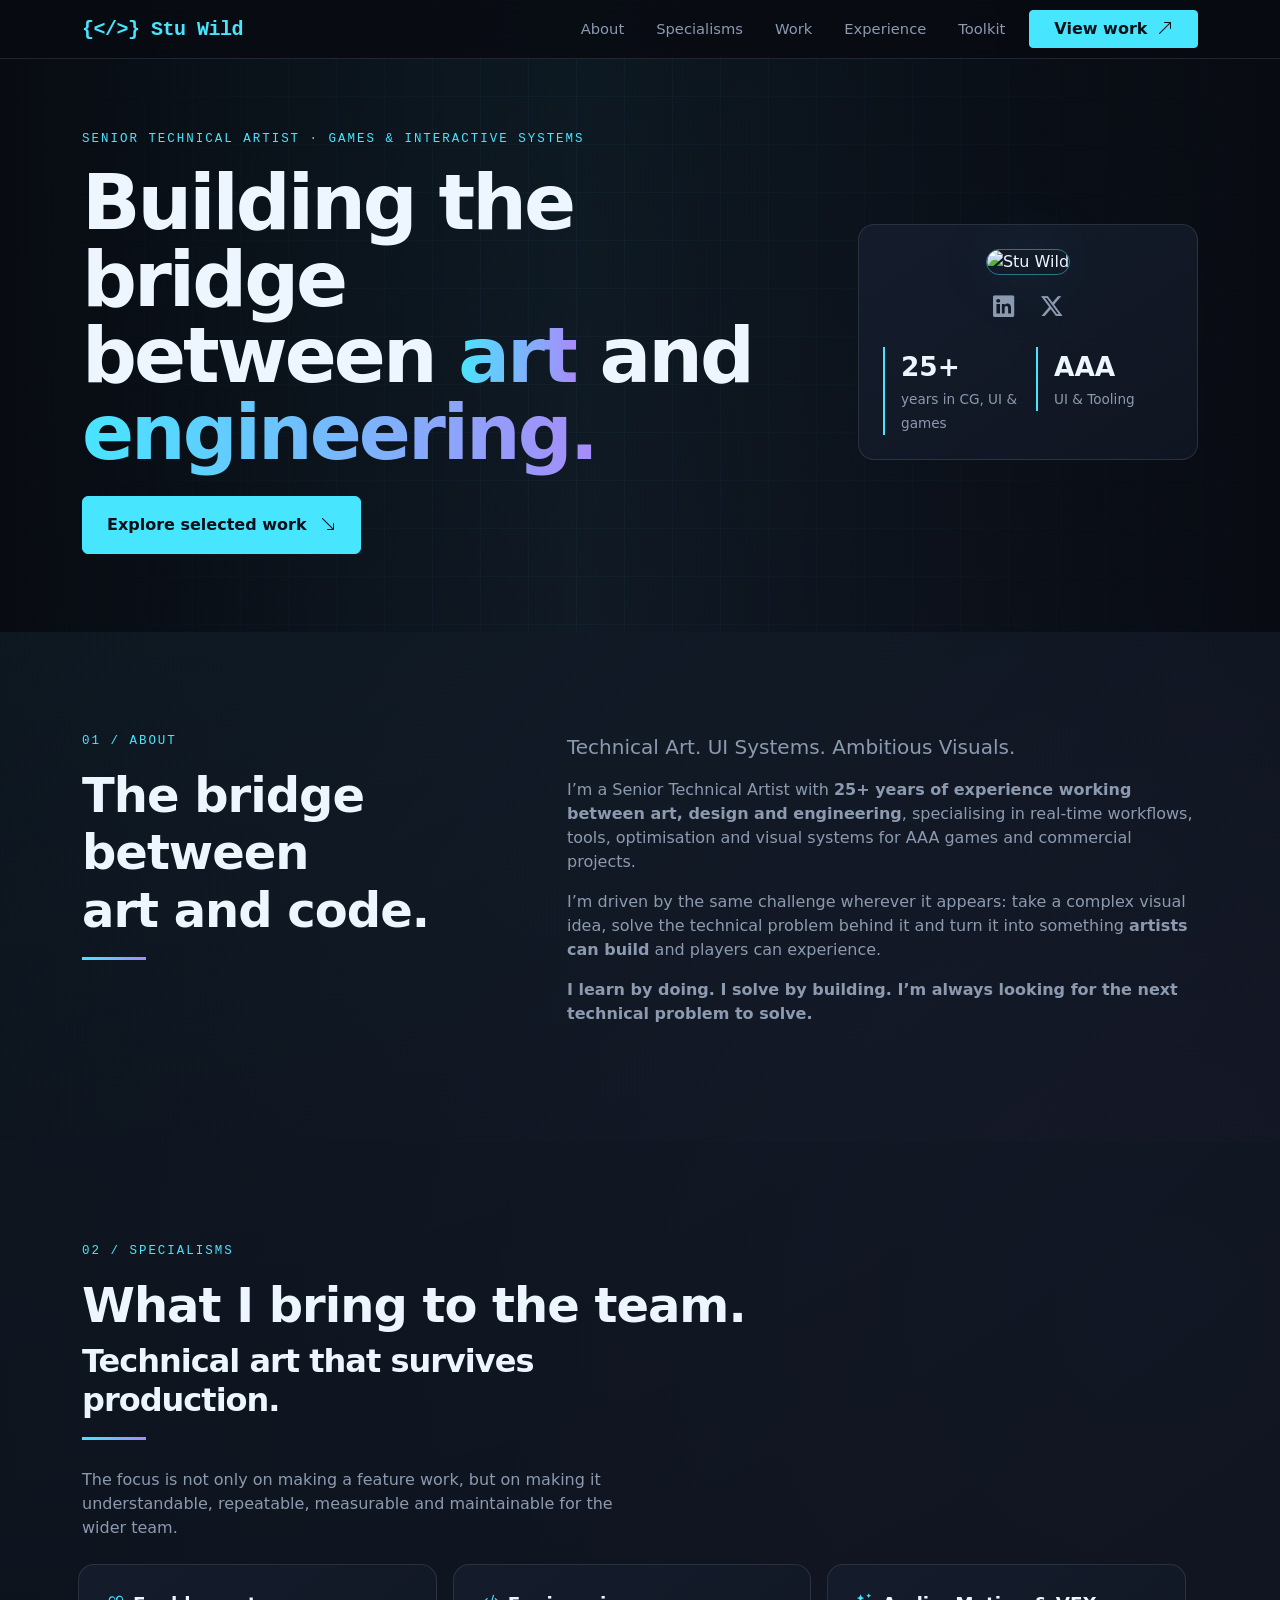
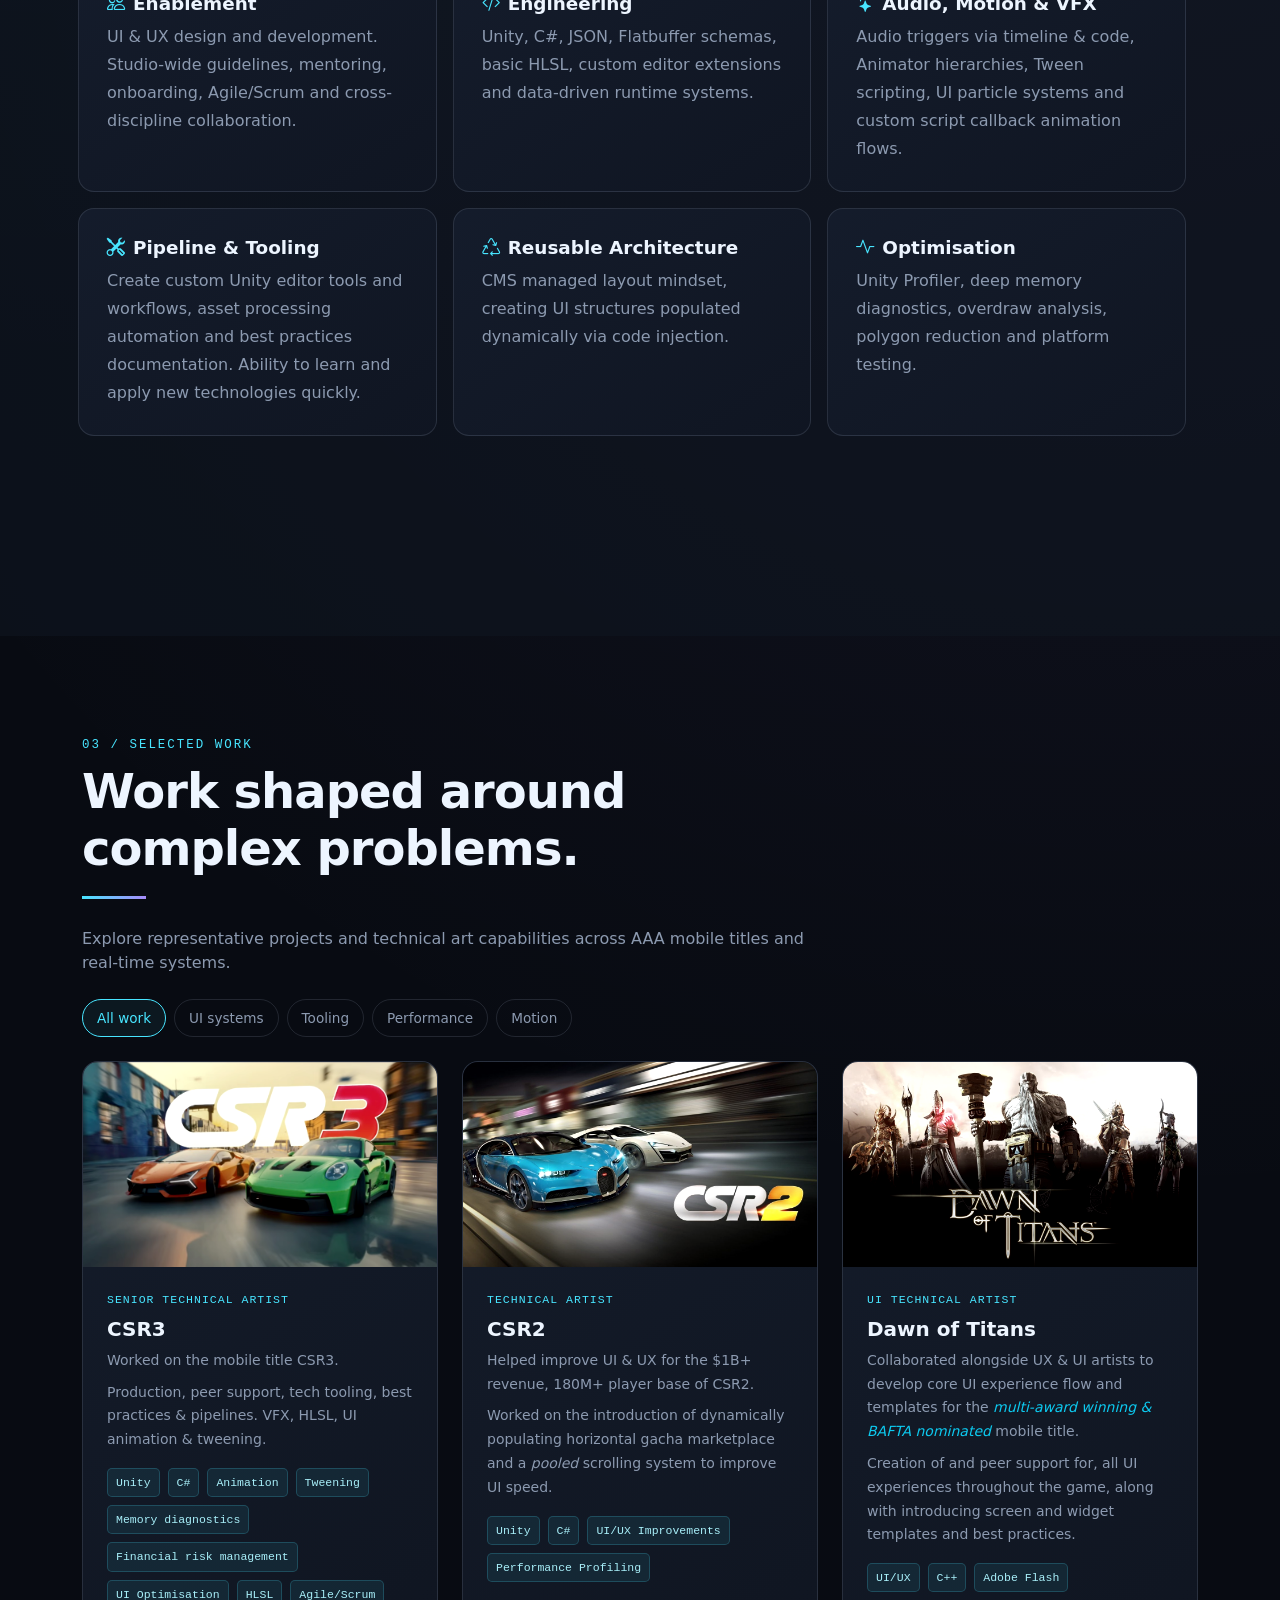
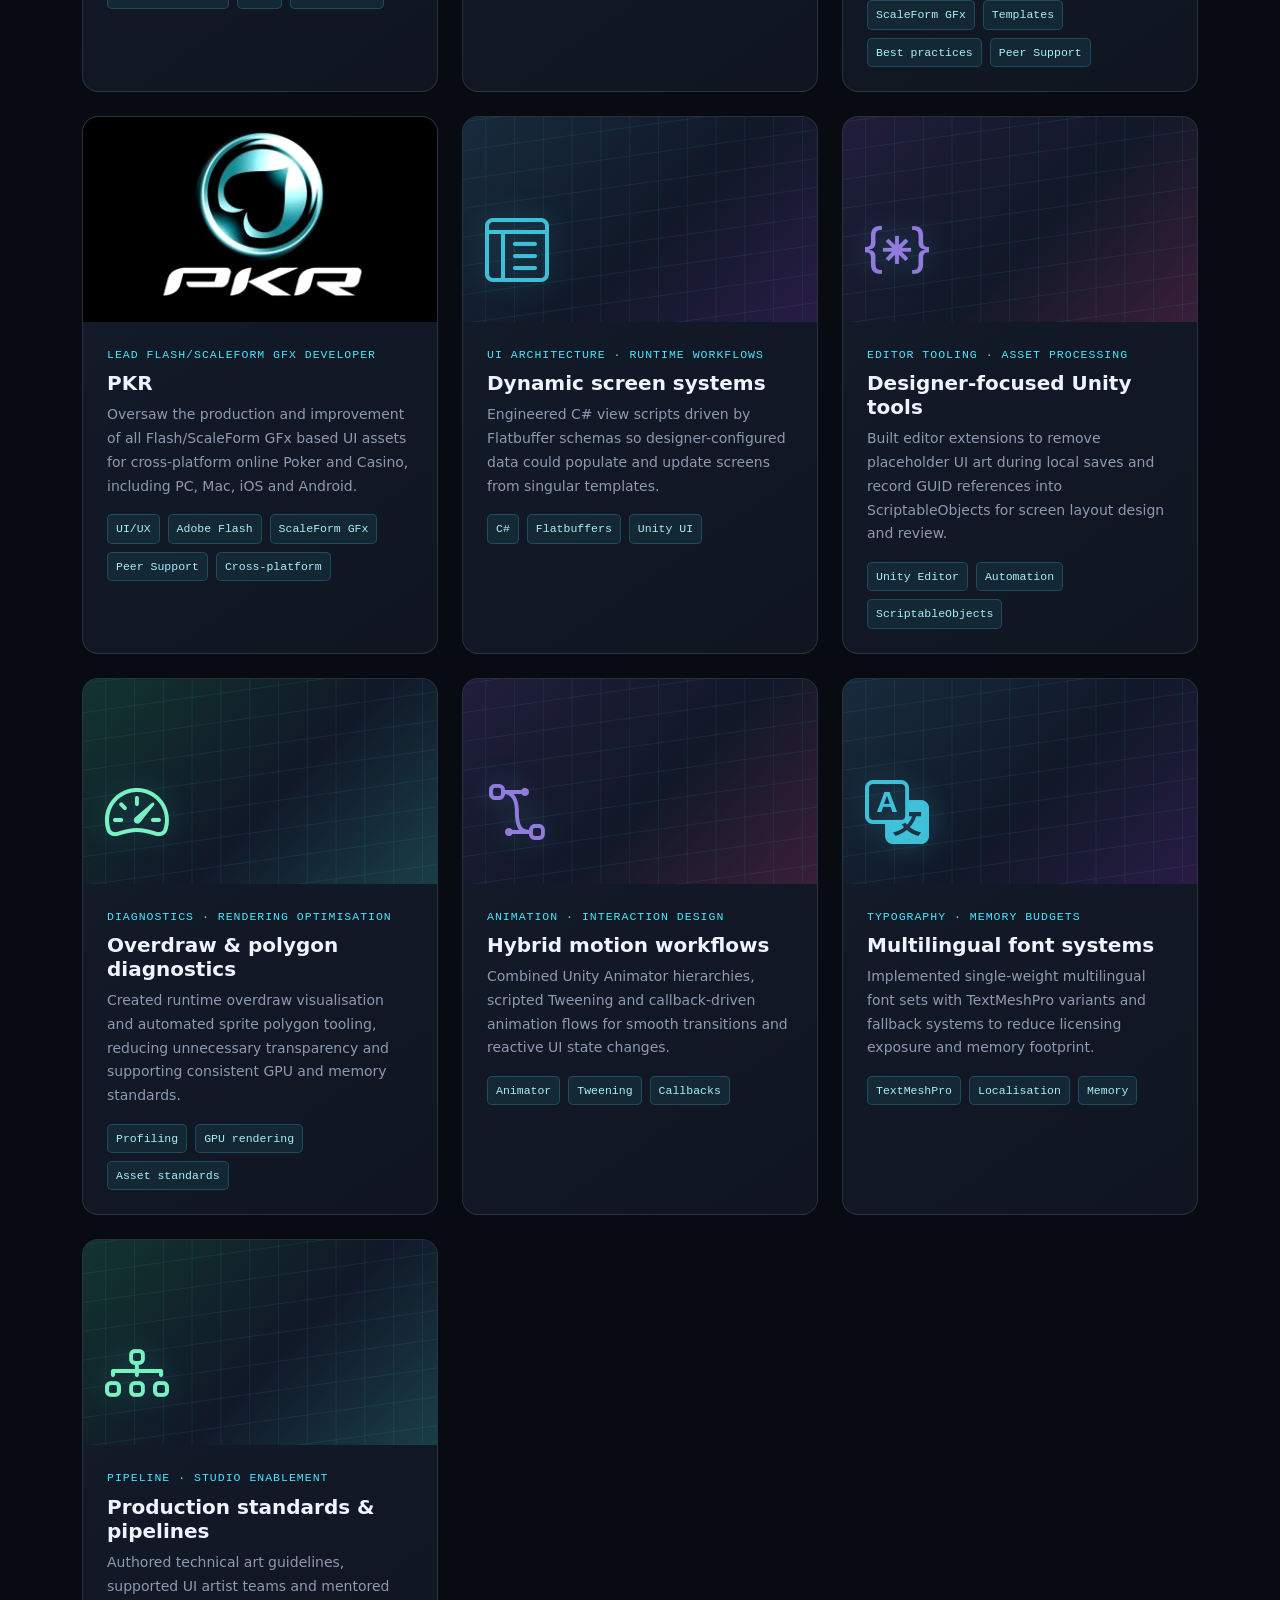
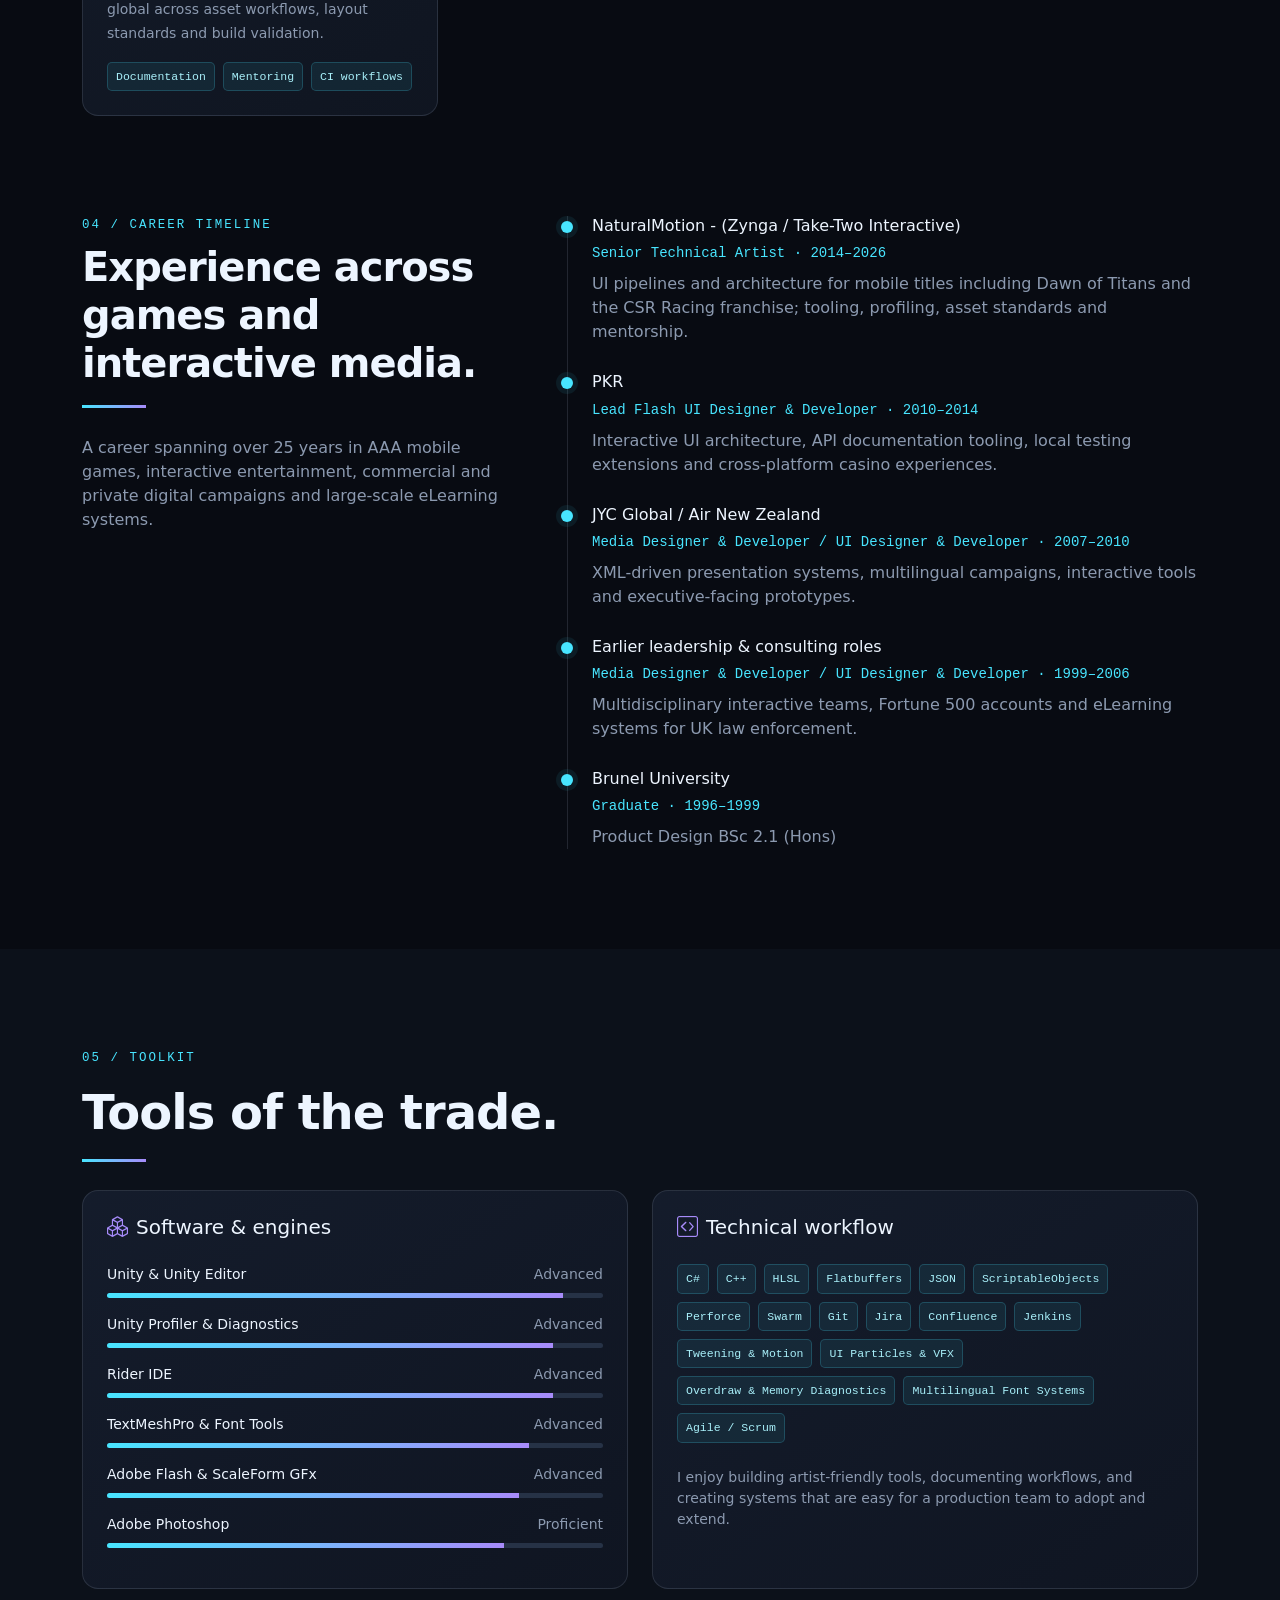
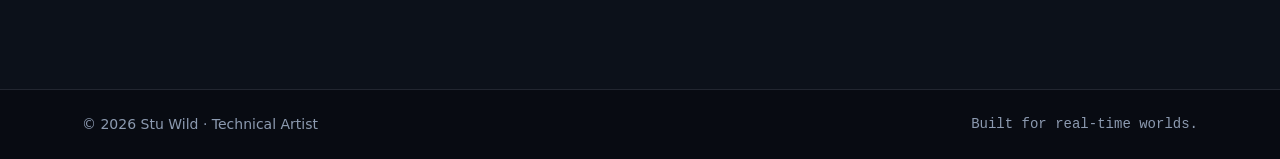
==== commit cd72d683: "Content update" ====
--- a/index.html
+++ b/index.html
@@ -207,7 +207,7 @@
             <div class="project-body">
               <div class="project-meta mb-2">Senior Technical Artist</div>
               <h3 class="project-title">CSR3</h3>
-              <p class="text-muted-custom small mb-2">Worked on the upcoming mobile title CSR3, available in select territories.</p>
+              <p class="text-muted-custom small mb-2">Worked on the mobile title CSR3.</p>
               <p class="text-muted-custom small mb-3">Production, peer support, tech tooling, best practices &amp; pipelines. VFX, HLSL, UI animation &amp; tweening.</p>
               <div class="d-flex flex-wrap gap-2 mb-3">
                 <span class="tag">Unity</span>
@@ -517,10 +517,21 @@
         });
       });
     });
+
+    const navLinks = document.querySelectorAll('#mainNav .nav-link, #mainNav .btn');
+    const menuCollapse = document.getElementById('mainNav');
+
+    navLinks.forEach(link => {
+      link.addEventListener('click', () => {
+        if (menuCollapse && menuCollapse.classList.contains('show')) {
+          const bsCollapse = bootstrap.Collapse.getOrCreateInstance(menuCollapse, { toggle: false });
+          bsCollapse.hide();
+        }
+      });
+    });
   </script>
   
   <script src="https://cdn.jsdelivr.net/npm/bootstrap@5.3.3/dist/js/bootstrap.bundle.min.js"></script>
 
-  
 </body>
 </html>
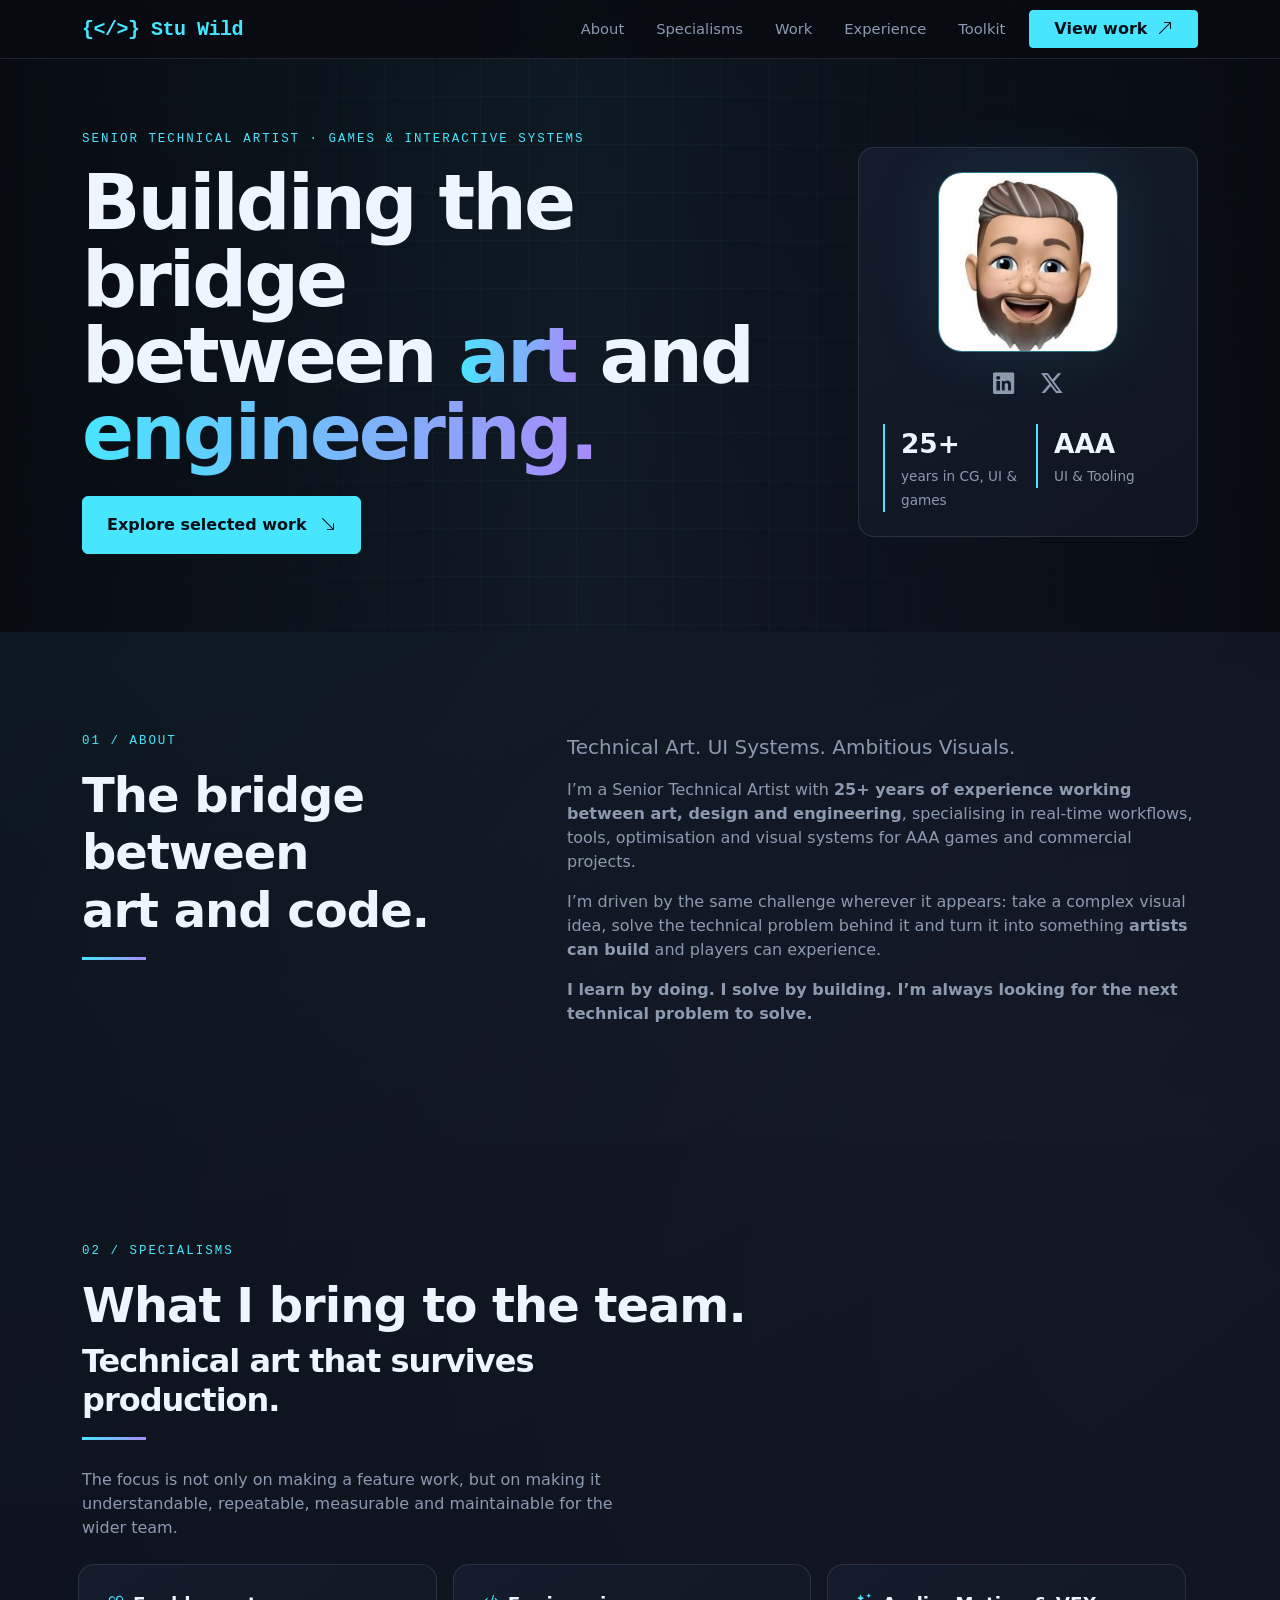
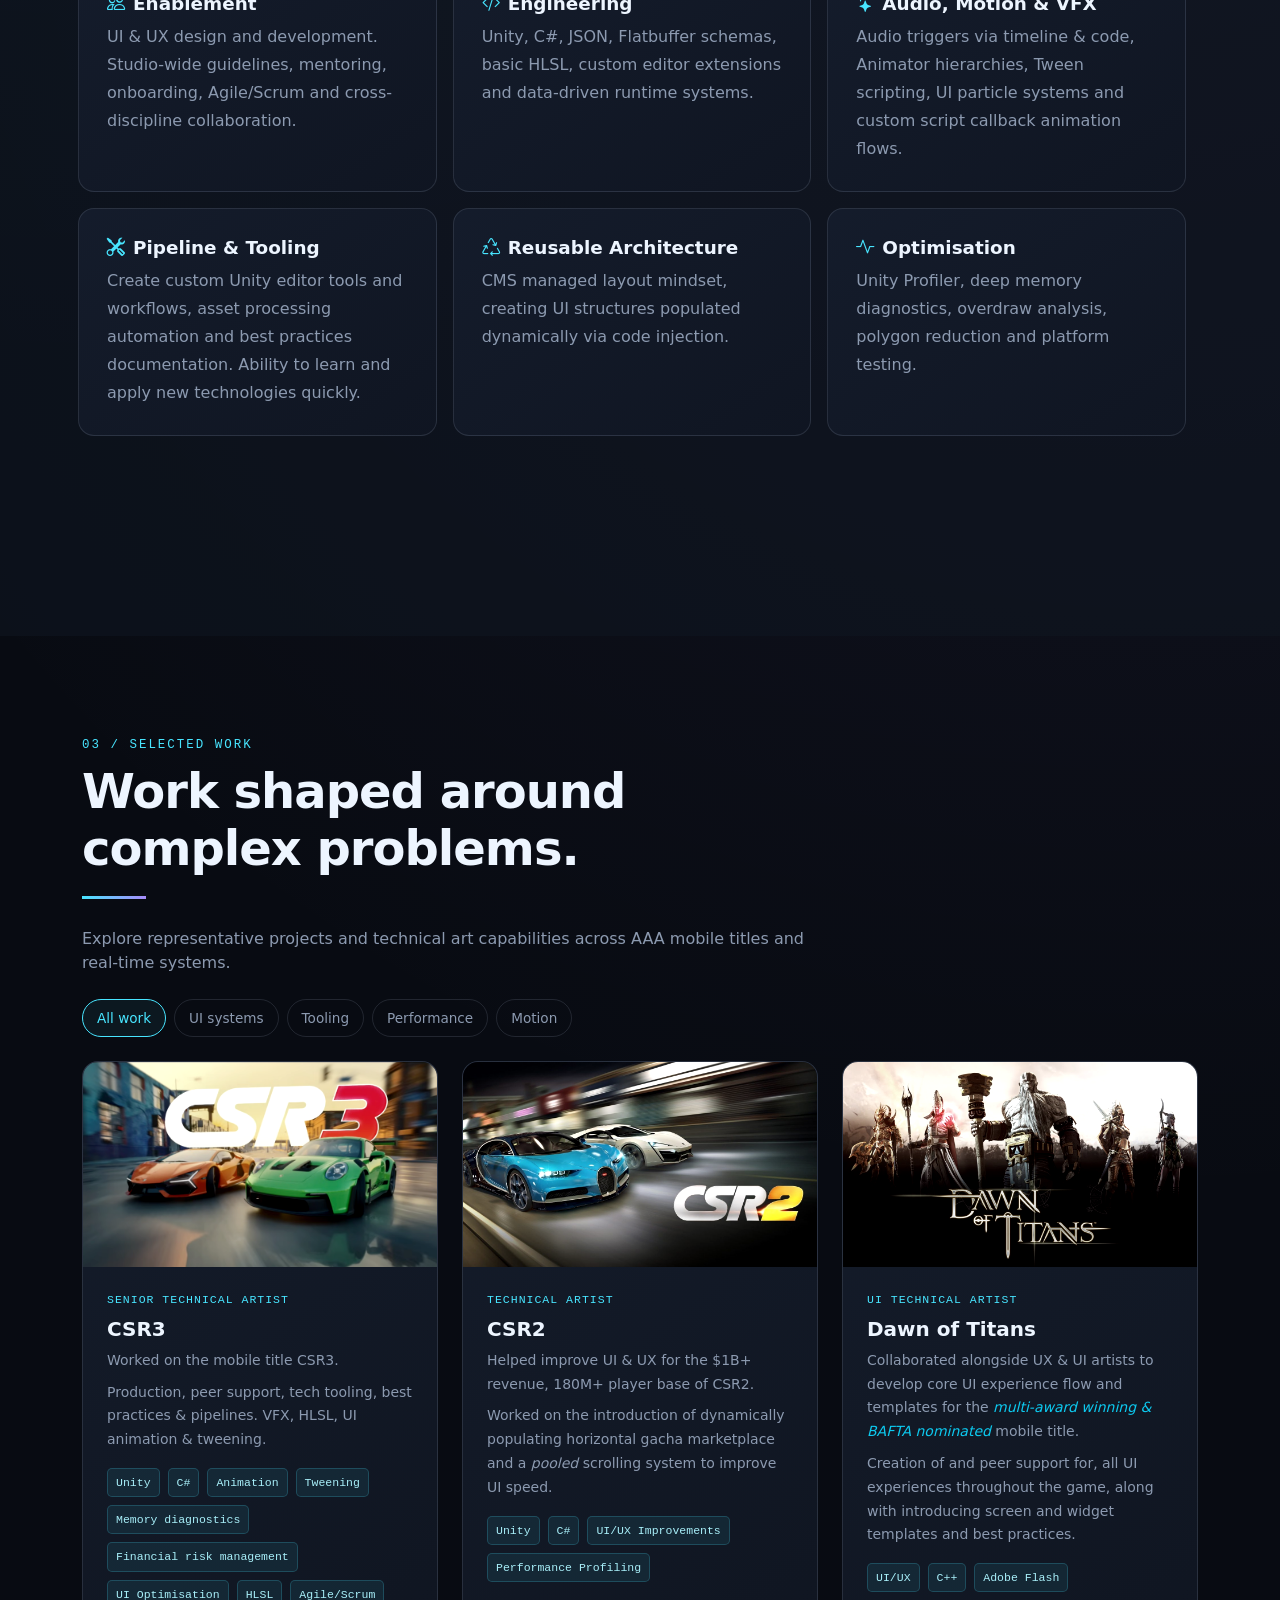
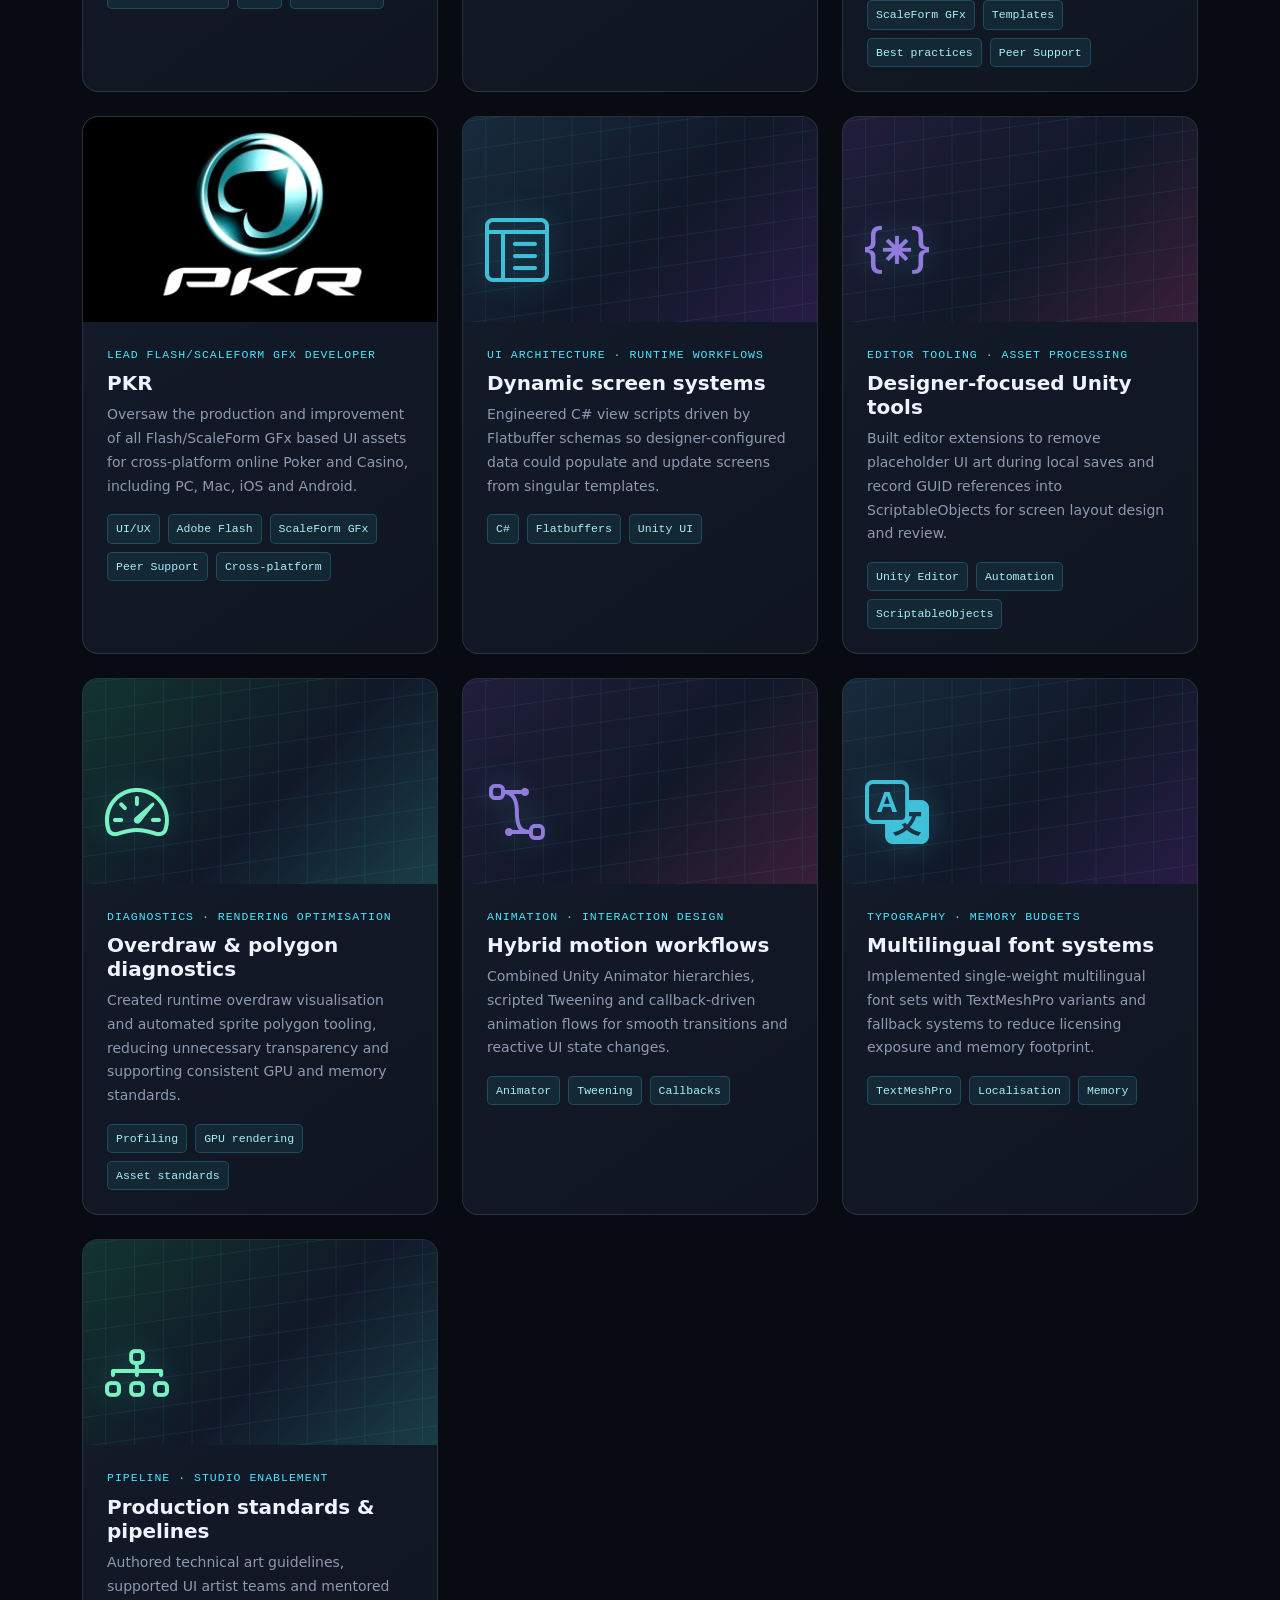
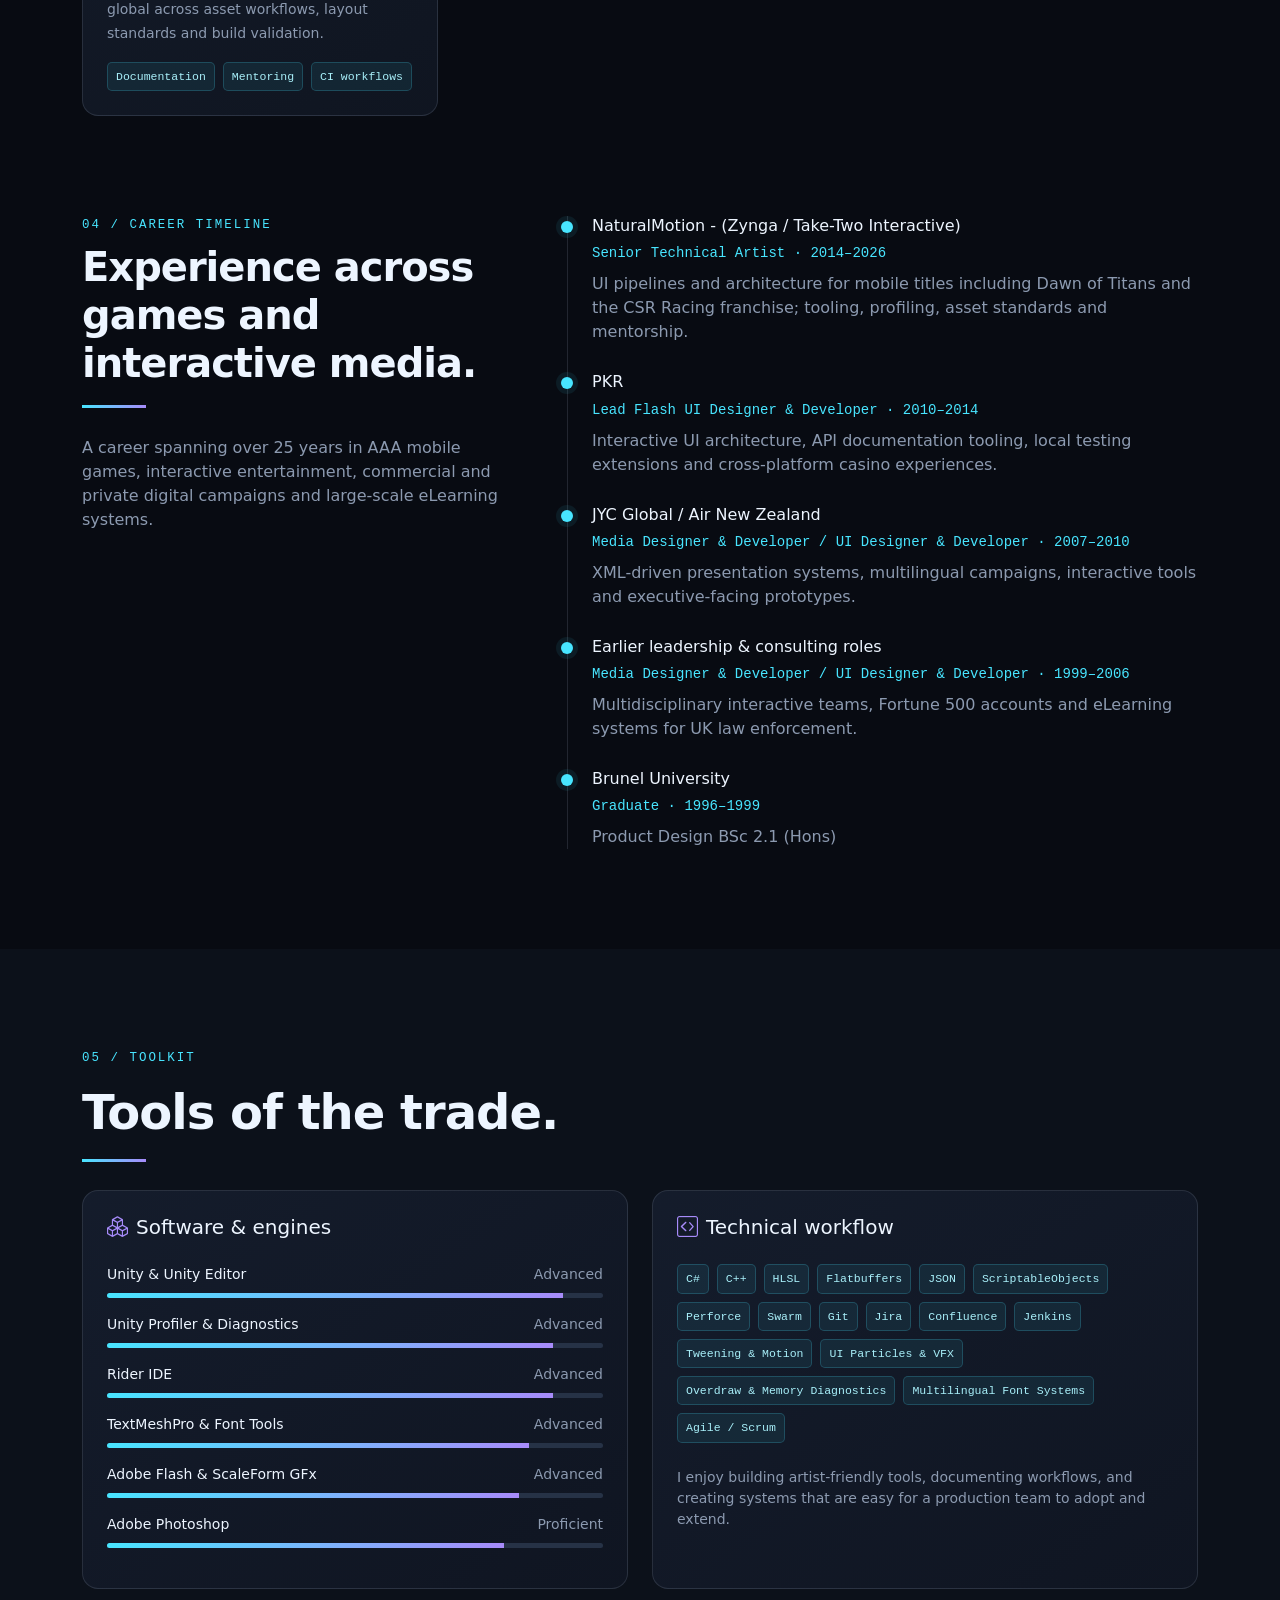
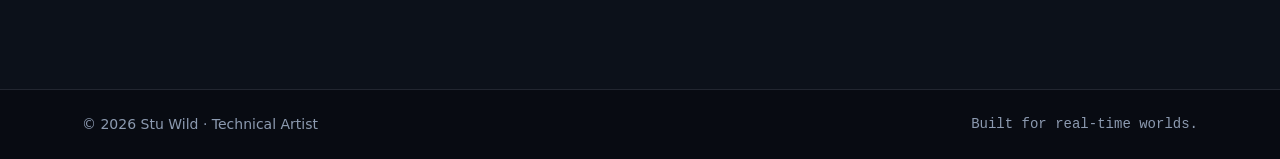
==== commit a4f392da: "Update index.html Update icon link and spelling mistake" ====
--- a/index.html
+++ b/index.html
@@ -54,7 +54,7 @@
         </div>
         <div class="col-lg-4">
           <div class="tech-panel p-4 text-center">
-            <img class="portrait mb-3" src="https://media.licdn.com/dms/image/v2/D4E03AQHcGcs3p3OYcA/profile-displayphoto-scale_400_400/B4EaCpt62yGgAg-/0/1789553783151?e=1791417600&v=beta&t=SMV3oLYIP8ToVCPtkKHtTF-JoNLp8W66mzWHkK5hkN8" alt="Stu Wild">
+            <img class="portrait mb-3" src="./img/intro.jpg" alt="Stu Wild">
                 
             <div>
                 <span><a class="social-link" href="https://www.linkedin.com/in/stuwild/" aria-label="LinkedIn"><i class="bi bi-linkedin"></i></a>&nbsp;&nbsp;&nbsp;&nbsp;</span>
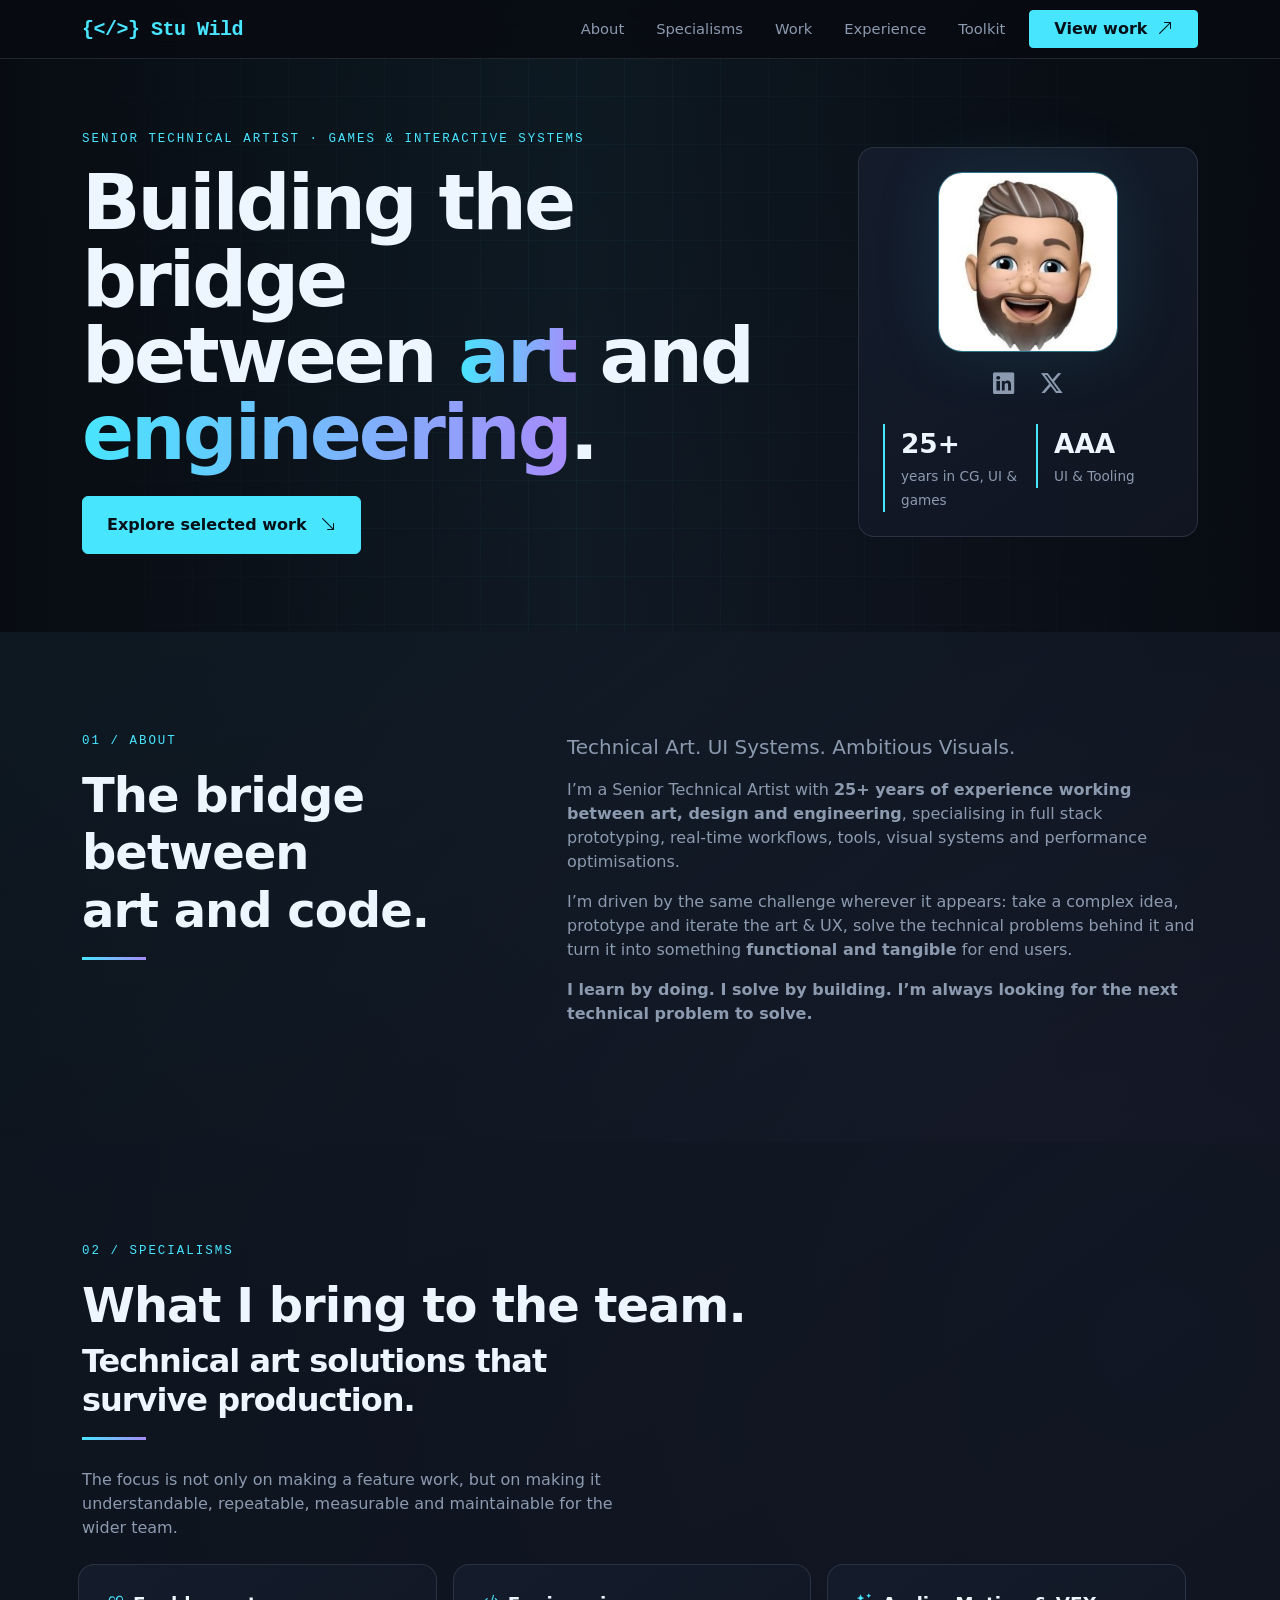
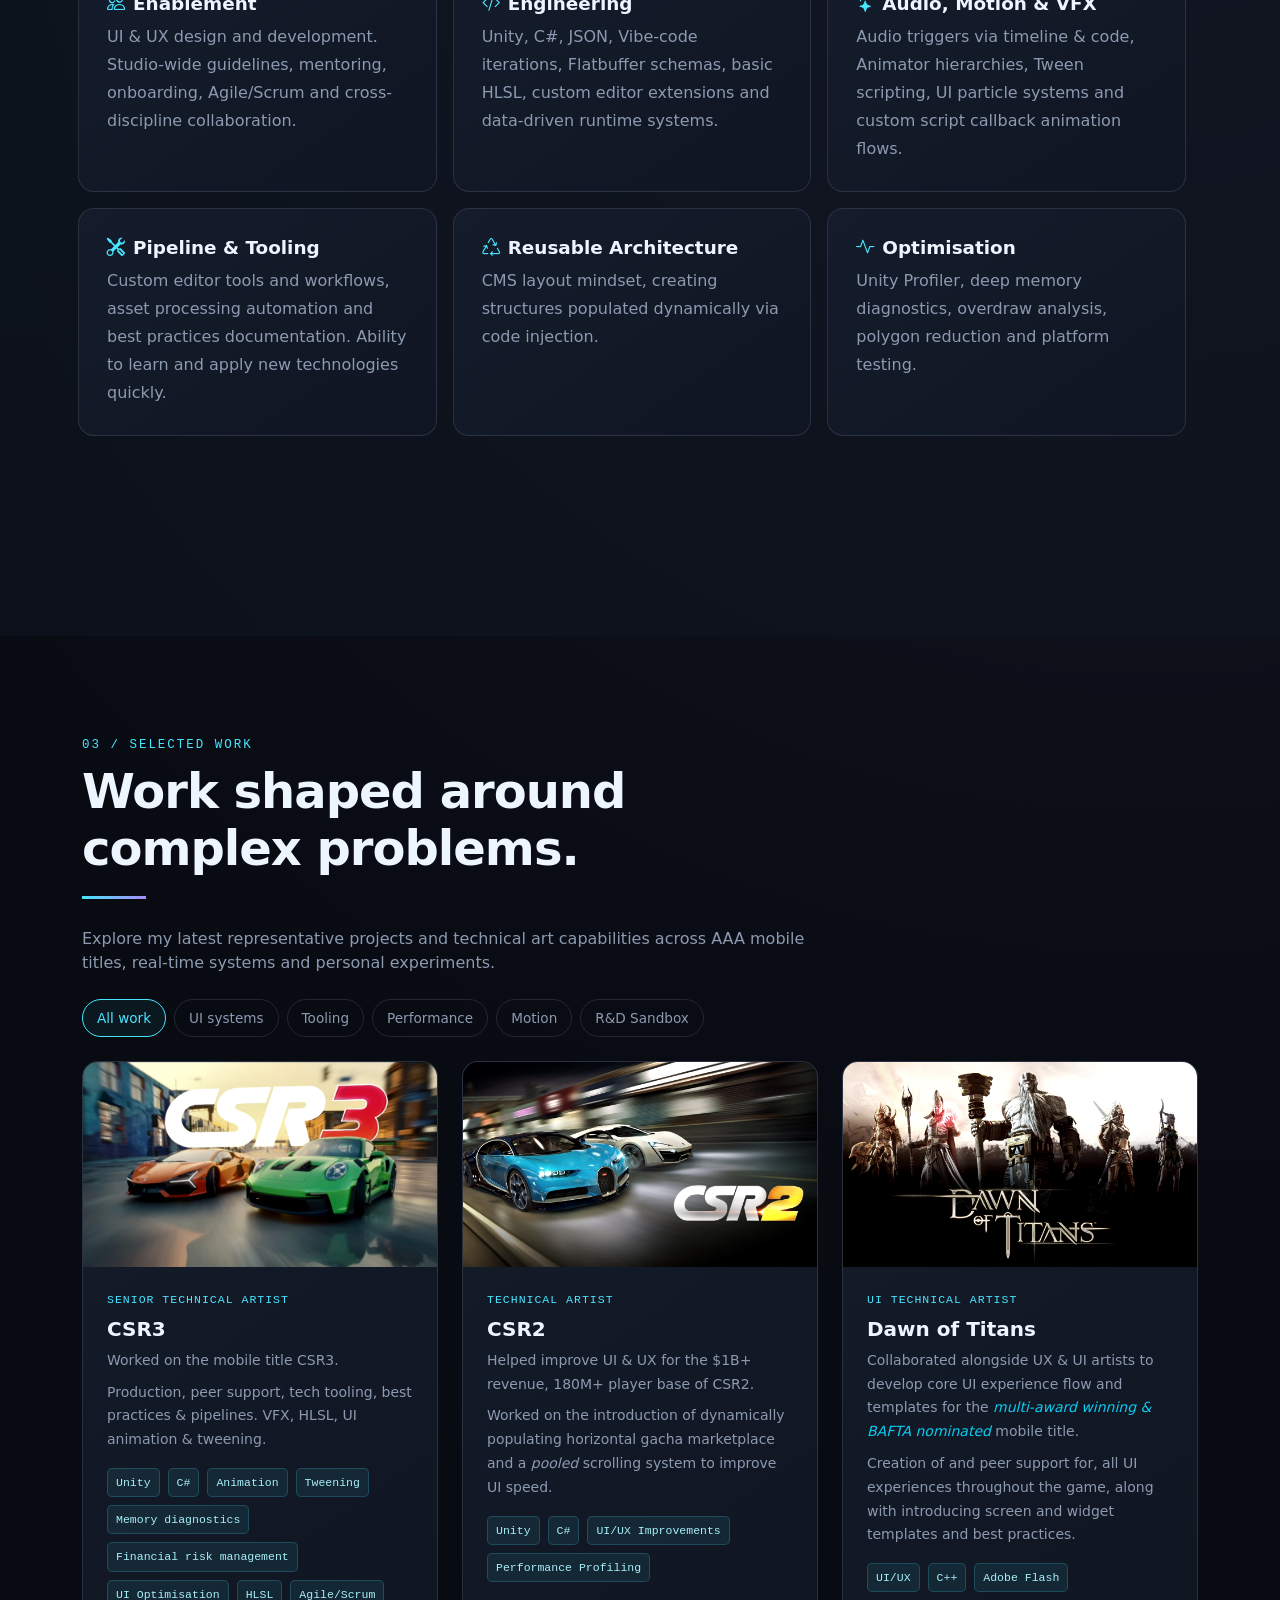
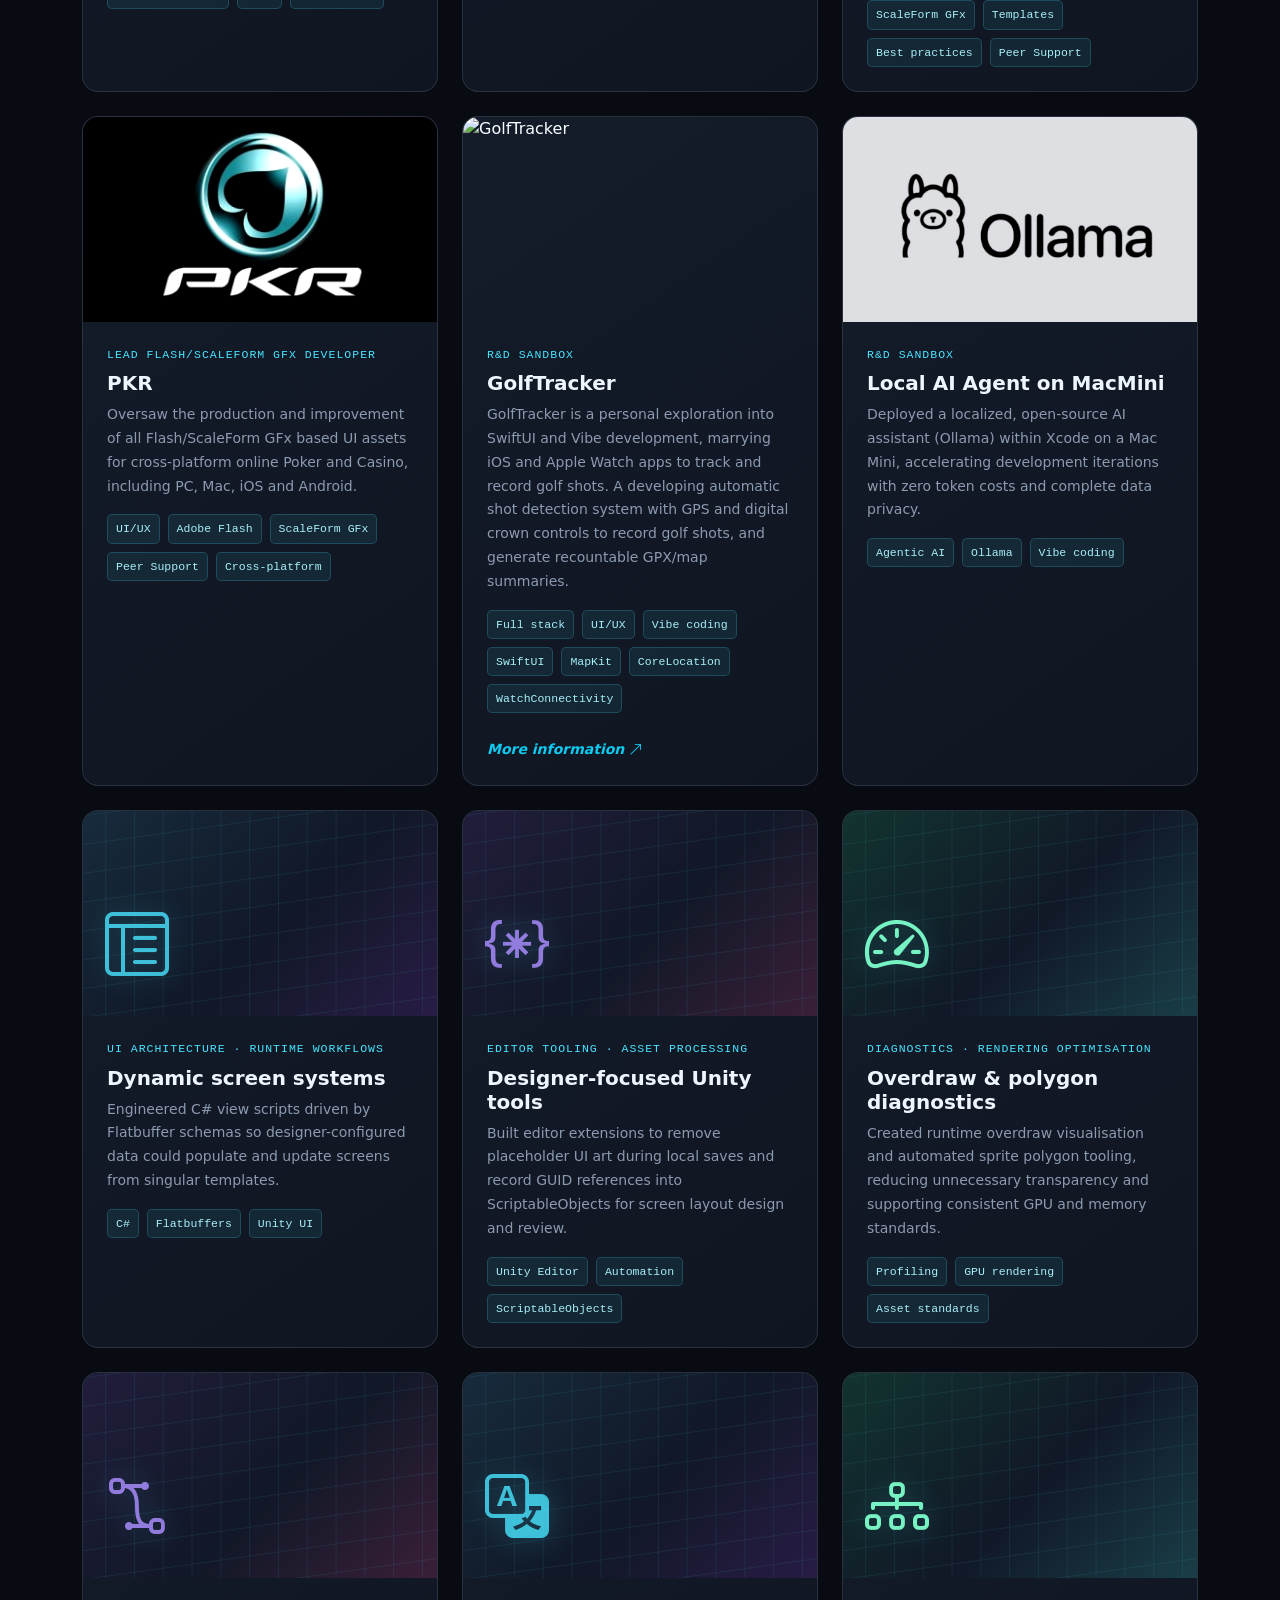
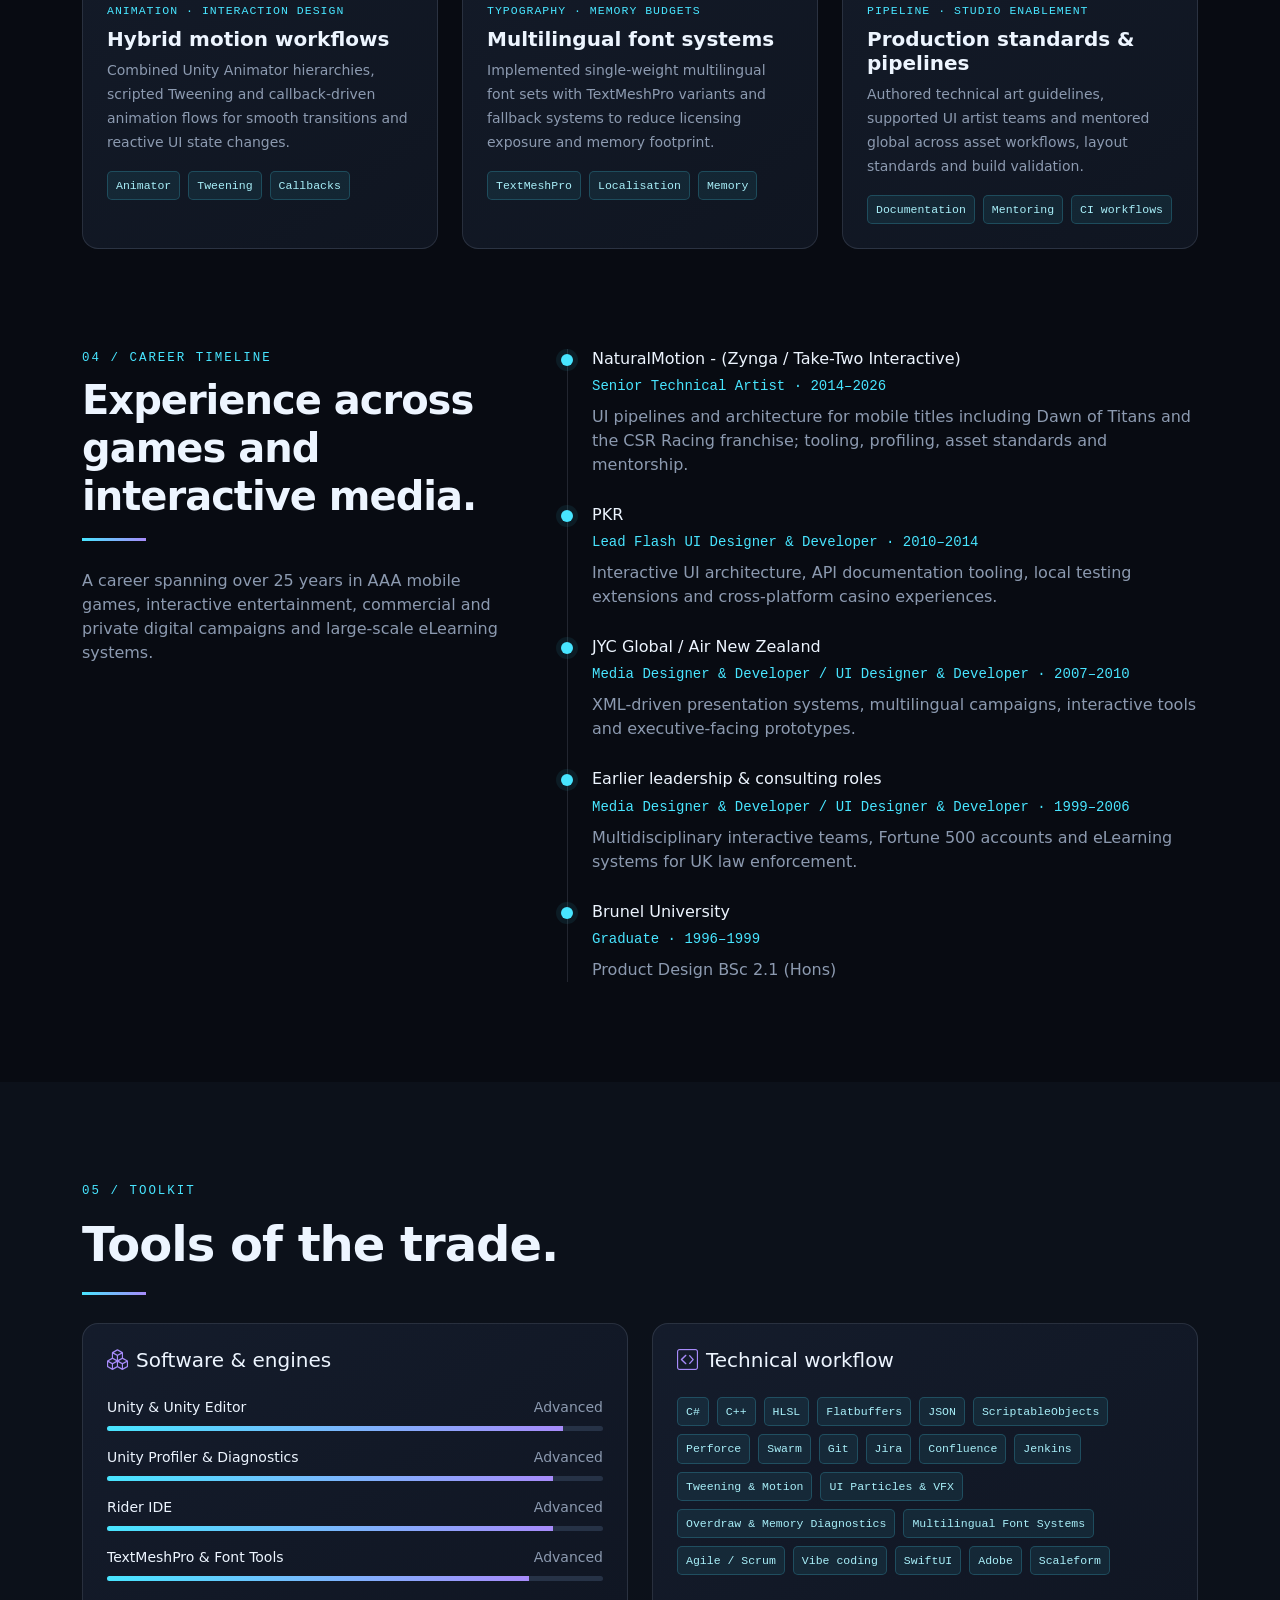
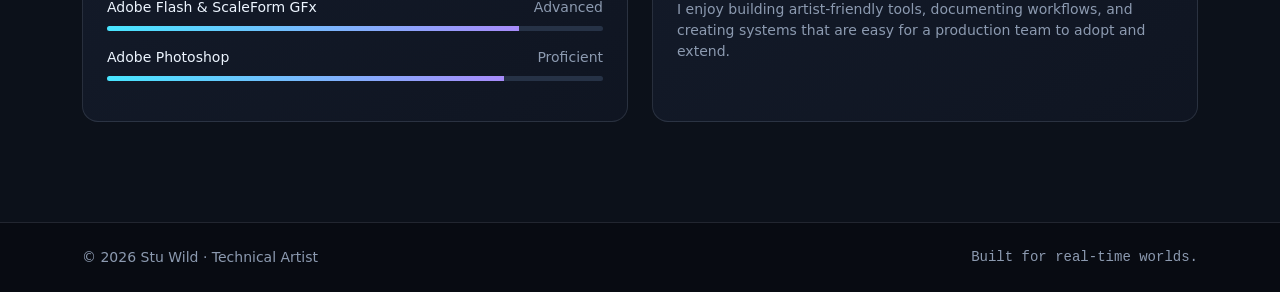
==== commit a8ab9bf5: "Add some new personal folio work" ====
--- a/index.html
+++ b/index.html
@@ -47,7 +47,7 @@
       <div class="row align-items-center g-5">
         <div class="col-lg-8">
           <div class="eyebrow mb-3">Senior Technical Artist · Games &amp; Interactive Systems</div>
-          <h1 class="mb-4">Building the bridge<br>between <span>art</span> and <span>engineering.</span></h1>
+          <h1 class="mb-4">Building the bridge<br>between <span>art</span> and <span>engineering</span>.</h1>
           <div class="d-flex flex-wrap gap-2">
             <a class="btn btn-cyan px-4 py-3" href="#work">Explore selected work <i class="bi bi-arrow-down-right ms-2"></i></a>
           </div>
@@ -94,9 +94,9 @@
             <p class="lead text-muted-custom">
             Technical Art. UI Systems. Ambitious Visuals.</p>
           <p class="text-muted-custom">
-          I’m a Senior Technical Artist with <b>25+ years of experience working between art, design and engineering</b>, specialising in real-time workflows, tools, optimisation and visual systems for AAA games and commercial projects.</p>
+          I’m a Senior Technical Artist with <b>25+ years of experience working between art, design and engineering</b>, specialising in full stack prototyping, real-time workflows, tools, visual systems and performance optimisations.</p>
           <p class="text-muted-custom">
-          I’m driven by the same challenge wherever it appears: take a complex visual idea, solve the technical problem behind it and turn it into something <b>artists can build</b> and players can experience.</p>
+          I’m driven by the same challenge wherever it appears: take a complex idea, prototype and iterate the art & UX, solve the technical problems behind it and turn it into something <b>functional and tangible</b> for end users.</p>
           <p class="text-muted-custom"><b>
           I learn by doing. I solve by building. I’m always looking for the next technical problem to solve.</b></p>
         </div>
@@ -112,7 +112,7 @@
       <p class="eyebrow">02 / Specialisms</p>
       <h2 class="section-heading display-5">What I bring to the team.</h2>
       <div class="col-lg-6">
-        <h2 class="section-heading display-9 mt-2">Technical art that survives production.</h2>
+        <h2 class="section-heading display-9 mt-2">Technical art solutions that survive production.</h2>
         <div class="section-rule"></div>
         <p class="text-muted-custom">The focus is not only on making a feature work, but on making it understandable, repeatable, measurable and maintainable for the wider team.</p>
       </div>
@@ -136,7 +136,7 @@
                 <div class="col-md-4">
                   <div class="tech-panel case-study h-100">
                     <h3><i class="bi bi-code-slash me-2" style="color:var(--cyan)"></i>Engineering</h3>
-                    <p class="mb-0">Unity, C#, JSON, Flatbuffer schemas, basic HLSL, custom editor extensions and data-driven runtime systems.</p>
+                    <p class="mb-0">Unity, C#, JSON, Vibe-code iterations, Flatbuffer schemas, basic HLSL, custom editor extensions and data-driven runtime systems.</p>
                   </div>
                 </div>
                 
@@ -150,14 +150,14 @@
                 <div class="col-md-4">
                   <div class="tech-panel case-study h-100">
                     <h3><i class="bi bi-tools me-2" style="color:var(--cyan)"></i>Pipeline &amp; Tooling</h3>
-                    <p class="mb-0">Create custom Unity editor tools and workflows, asset processing automation and best practices documentation. Ability to learn and apply new technologies quickly.</p>
+                    <p class="mb-0">Custom editor tools and workflows, asset processing automation and best practices documentation. Ability to learn and apply new technologies quickly.</p>
                   </div>
                 </div>
                 
                 <div class="col-md-4">
                   <div class="tech-panel case-study h-100">
                     <h3><i class="bi bi-recycle me-2" style="color:var(--cyan)"></i>Reusable Architecture</h3>
-                    <p class="mb-0">CMS managed layout mindset, creating UI structures populated dynamically via code injection.</p>
+                    <p class="mb-0">CMS layout mindset, creating structures populated dynamically via code injection.</p>
                   </div>
                 </div>
               
@@ -188,7 +188,7 @@
           <div class="eyebrow">03 / Selected work</div>
           <h2 class="section-heading display-5 mt-2">Work shaped around complex problems.</h2>
           <div class="section-rule"></div>
-          <p class="text-muted-custom mb-0">Explore representative projects and technical art capabilities across AAA mobile titles and real-time systems.</p>
+          <p class="text-muted-custom mb-0">Explore my latest representative projects and technical art capabilities across AAA mobile titles, real-time systems and personal experiments.</p>
         </div>
       </div>
 
@@ -198,35 +198,37 @@
         <button class="filter-btn" data-filter="tools">Tooling</button>
         <button class="filter-btn" data-filter="performance">Performance</button>
         <button class="filter-btn" data-filter="motion">Motion</button>
-      </div>
-
-      <div class="row g-4" id="projectGrid">
-        <div class="col-md-6 col-xl-4 project-item" data-category="ui tools performance motion">
-          <article class="tech-panel project-card">
-            <img class="project-image" src="img/nm/csr3/csr3.png" alt="CSR3">
-            <div class="project-body">
-              <div class="project-meta mb-2">Senior Technical Artist</div>
-              <h3 class="project-title">CSR3</h3>
-              <p class="text-muted-custom small mb-2">Worked on the mobile title CSR3.</p>
-              <p class="text-muted-custom small mb-3">Production, peer support, tech tooling, best practices &amp; pipelines. VFX, HLSL, UI animation &amp; tweening.</p>
-              <div class="d-flex flex-wrap gap-2 mb-3">
-                <span class="tag">Unity</span>
-                <span class="tag">C#</span>
-                <span class="tag">Animation</span>
-                <span class="tag">Tweening</span>
-                <span class="tag">Memory diagnostics</span>
-                <span class="tag">Financial risk management</span>
-                <span class="tag">UI Optimisation</span>
-                <span class="tag">HLSL</span>
-                <span class="tag">Agile/Scrum</span>
-              </div>
-              <!--
-              <a href="./nm_csr3.html" class="text-decoration-none text-info small fw-semibold"><i>Case study to follow</i> <i class="bi bi-arrow-up-right"></i></a>
-              -->
-            </div>
-          </article>
-        </div>
-
+        <button class="filter-btn" data-filter="rnd">R&amp;D Sandbox</button>
+      </div>
+
+        <div class="row g-4" id="projectGrid">
+        
+          <div class="col-md-6 col-xl-4 project-item" data-category="ui tools performance motion">
+            <article class="tech-panel project-card">
+              <img class="project-image" src="img/nm/csr3/csr3.png" alt="CSR3">
+              <div class="project-body">
+                <div class="project-meta mb-2">Senior Technical Artist</div>
+                <h3 class="project-title">CSR3</h3>
+                <p class="text-muted-custom small mb-2">Worked on the mobile title CSR3.</p>
+                <p class="text-muted-custom small mb-3">Production, peer support, tech tooling, best practices &amp; pipelines. VFX, HLSL, UI animation &amp; tweening.</p>
+                <div class="d-flex flex-wrap gap-2 mb-3">
+                  <span class="tag">Unity</span>
+                  <span class="tag">C#</span>
+                  <span class="tag">Animation</span>
+                  <span class="tag">Tweening</span>
+                  <span class="tag">Memory diagnostics</span>
+                  <span class="tag">Financial risk management</span>
+                  <span class="tag">UI Optimisation</span>
+                  <span class="tag">HLSL</span>
+                  <span class="tag">Agile/Scrum</span>
+                </div>
+                <!--
+                <a href="./nm_csr3.html" class="text-decoration-none text-info small fw-semibold"><i>Case study to follow</i> <i class="bi bi-arrow-up-right"></i></a>
+                -->
+              </div>
+            </article>
+          </div>
+          
         <div class="col-md-6 col-xl-4 project-item" data-category="ui performance">
           <article class="tech-panel project-card">
             <img class="project-image" src="img/nm/csr2/csr2.jpg" alt="CSR2">
@@ -286,6 +288,44 @@
             </div>
           </article>
         </div>
+        
+        <div class="col-md-6 col-xl-4 project-item" data-category="rnd">
+          <article class="tech-panel project-card">
+            <img class="project-image" src="img/golf/app_04_3.png" alt="GolfTracker">
+            <div class="project-body">
+              <div class="project-meta mb-2">R&amp;D Sandbox</div>
+              <h3 class="project-title">GolfTracker</h3>
+              <p class="text-muted-custom small mb-3">GolfTracker is a personal exploration into SwiftUI and Vibe development, marrying iOS and Apple Watch apps to track and record golf shots. A developing automatic shot detection system with GPS and digital crown controls to record golf shots, and generate recountable GPX/map summaries.</p>
+              <div class="d-flex flex-wrap gap-2">
+                <span class="tag">Full stack</span>
+                <span class="tag">UI/UX</span>
+                <span class="tag">Vibe coding</span>
+                <span class="tag">SwiftUI</span>
+                <span class="tag">MapKit</span>
+                <span class="tag">CoreLocation</span>
+                <span class="tag">WatchConnectivity</span>
+              </div>
+              <br/>
+              <a href="./golfTracker.html" class="text-decoration-none text-info small fw-semibold"><i>More information</i> <i class="bi bi-arrow-up-right"></i></a>
+            </div>
+          </article>
+        </div>
+        
+        <div class="col-md-6 col-xl-4 project-item" data-category="rnd">
+          <article class="tech-panel project-card">
+            <img class="project-image" src="img/ai/ollamaLogo.png" alt="Local Ollama AI Agent">
+            <div class="project-body">
+              <div class="project-meta mb-2">R&amp;D Sandbox</div>
+              <h3 class="project-title">Local AI Agent on MacMini</h3>
+              <p class="text-muted-custom small mb-3">Deployed a localized, open-source AI assistant (Ollama) within Xcode on a Mac Mini, accelerating development iterations with zero token costs and complete data privacy.</p>
+              <div class="d-flex flex-wrap gap-2">
+                <span class="tag">Agentic AI</span>
+                <span class="tag">Ollama</span>
+                <span class="tag">Vibe coding</span>
+              </div>
+            </div>
+          </article>
+        </div>
 
         <div class="col-md-6 col-xl-4 project-item" data-category="ui motion">
           <article class="tech-panel project-card">
@@ -394,6 +434,7 @@
             </div>
           </article>
         </div>
+
       </div>
     </div>
   </section>
@@ -483,6 +524,10 @@
               <span class="tag">Overdraw &amp; Memory Diagnostics</span>
               <span class="tag">Multilingual Font Systems</span>
               <span class="tag">Agile / Scrum</span>
+              <span class="tag">Vibe coding</span>
+              <span class="tag">SwiftUI</span>
+              <span class="tag">Adobe</span>
+              <span class="tag">Scaleform</span>
             </div>
             <p class="text-muted-custom small mb-0">I enjoy building artist-friendly tools, documenting workflows, and creating systems that are easy for a production team to adopt and extend.</p>
           </div>
@@ -513,7 +558,8 @@
         buttons.forEach(b => b.classList.toggle('active', b === button));
         cards.forEach(card => {
           const categories = card.dataset.category.split(' ');
-          card.classList.toggle('d-none', filter !== 'all' && !categories.includes(filter));
+          const visible = filter === 'all' || categories.includes(filter);
+          card.classList.toggle('d-none', !visible);
         });
       });
     });
--- a/css/main.css
+++ b/css/main.css
@@ -397,6 +397,120 @@
   object-fit: cover;
   border-radius: 10px;
   border: 1px solid var(--line);
+  cursor: zoom-in;
+}
+
+.breakdown-overlay {
+  position: fixed;
+  inset: 0;
+  width: 100vw;
+  height: 100vh;
+  background: rgba(5, 8, 14, .92);
+  display: flex;
+  align-items: center;
+  justify-content: center;
+  padding: 24px;
+  z-index: 1080;
+  opacity: 0;
+  visibility: hidden;
+  transition: opacity .2s ease, visibility .2s ease;
+  cursor: zoom-out;
+}
+
+.breakdown-overlay.is-open {
+  opacity: 1;
+  visibility: visible;
+}
+
+.breakdown-overlay-figure {
+  display: flex;
+  flex-direction: column;
+  align-items: center;
+  gap: 16px;
+  max-width: 100%;
+  max-height: 100%;
+  margin: 0;
+  cursor: default;
+}
+
+.breakdown-overlay img {
+  min-height: 0;
+  width: auto;
+  height: auto;
+  max-width: 100%;
+  max-height: 75vh;
+  object-fit: contain;
+  border-radius: 10px;
+  box-shadow: 0 24px 80px rgba(0, 0, 0, .55);
+  cursor: default;
+}
+
+.breakdown-overlay-caption {
+  max-width: 720px;
+  color: rgba(255, 255, 255, .78);
+  font-family: monospace;
+  font-size: .8rem;
+  line-height: 1.6;
+  text-align: center;
+}
+
+.breakdown-overlay-title {
+  display: block;
+  margin-bottom: 6px;
+  color: #fff;
+  font-family: inherit;
+  font-size: .95rem;
+  font-weight: 600;
+}
+
+.breakdown-overlay-text {
+  display: block;
+}
+
+.breakdown-overlay-nav {
+  display: none;
+  position: absolute;
+  top: 50%;
+  transform: translateY(-50%);
+  align-items: center;
+  justify-content: center;
+  width: 52px;
+  height: 52px;
+  padding: 0;
+  border: 1px solid rgba(255, 255, 255, .2);
+  border-radius: 50%;
+  background: rgba(11, 17, 29, .75);
+  color: #fff;
+  font-size: 2rem;
+  line-height: 1;
+  cursor: pointer;
+  transition: background .2s ease, border-color .2s ease, color .2s ease;
+}
+
+.breakdown-overlay.has-navigation .breakdown-overlay-nav {
+  display: flex;
+}
+
+.breakdown-overlay-nav:hover,
+.breakdown-overlay-nav:focus-visible {
+  background: rgba(72, 229, 255, .15);
+  border-color: var(--cyan);
+  color: var(--cyan);
+  outline: none;
+}
+
+.breakdown-overlay-nav.prev { left: 16px; }
+.breakdown-overlay-nav.next { right: 16px; }
+
+@media (max-width: 575.98px) {
+  .breakdown-overlay-nav {
+    width: 40px;
+    height: 40px;
+    font-size: 1.5rem;
+  }
+
+  .breakdown-overlay-nav.prev { left: 8px; }
+  .breakdown-overlay-nav.next { right: 8px; }
 }
 
 .caption {
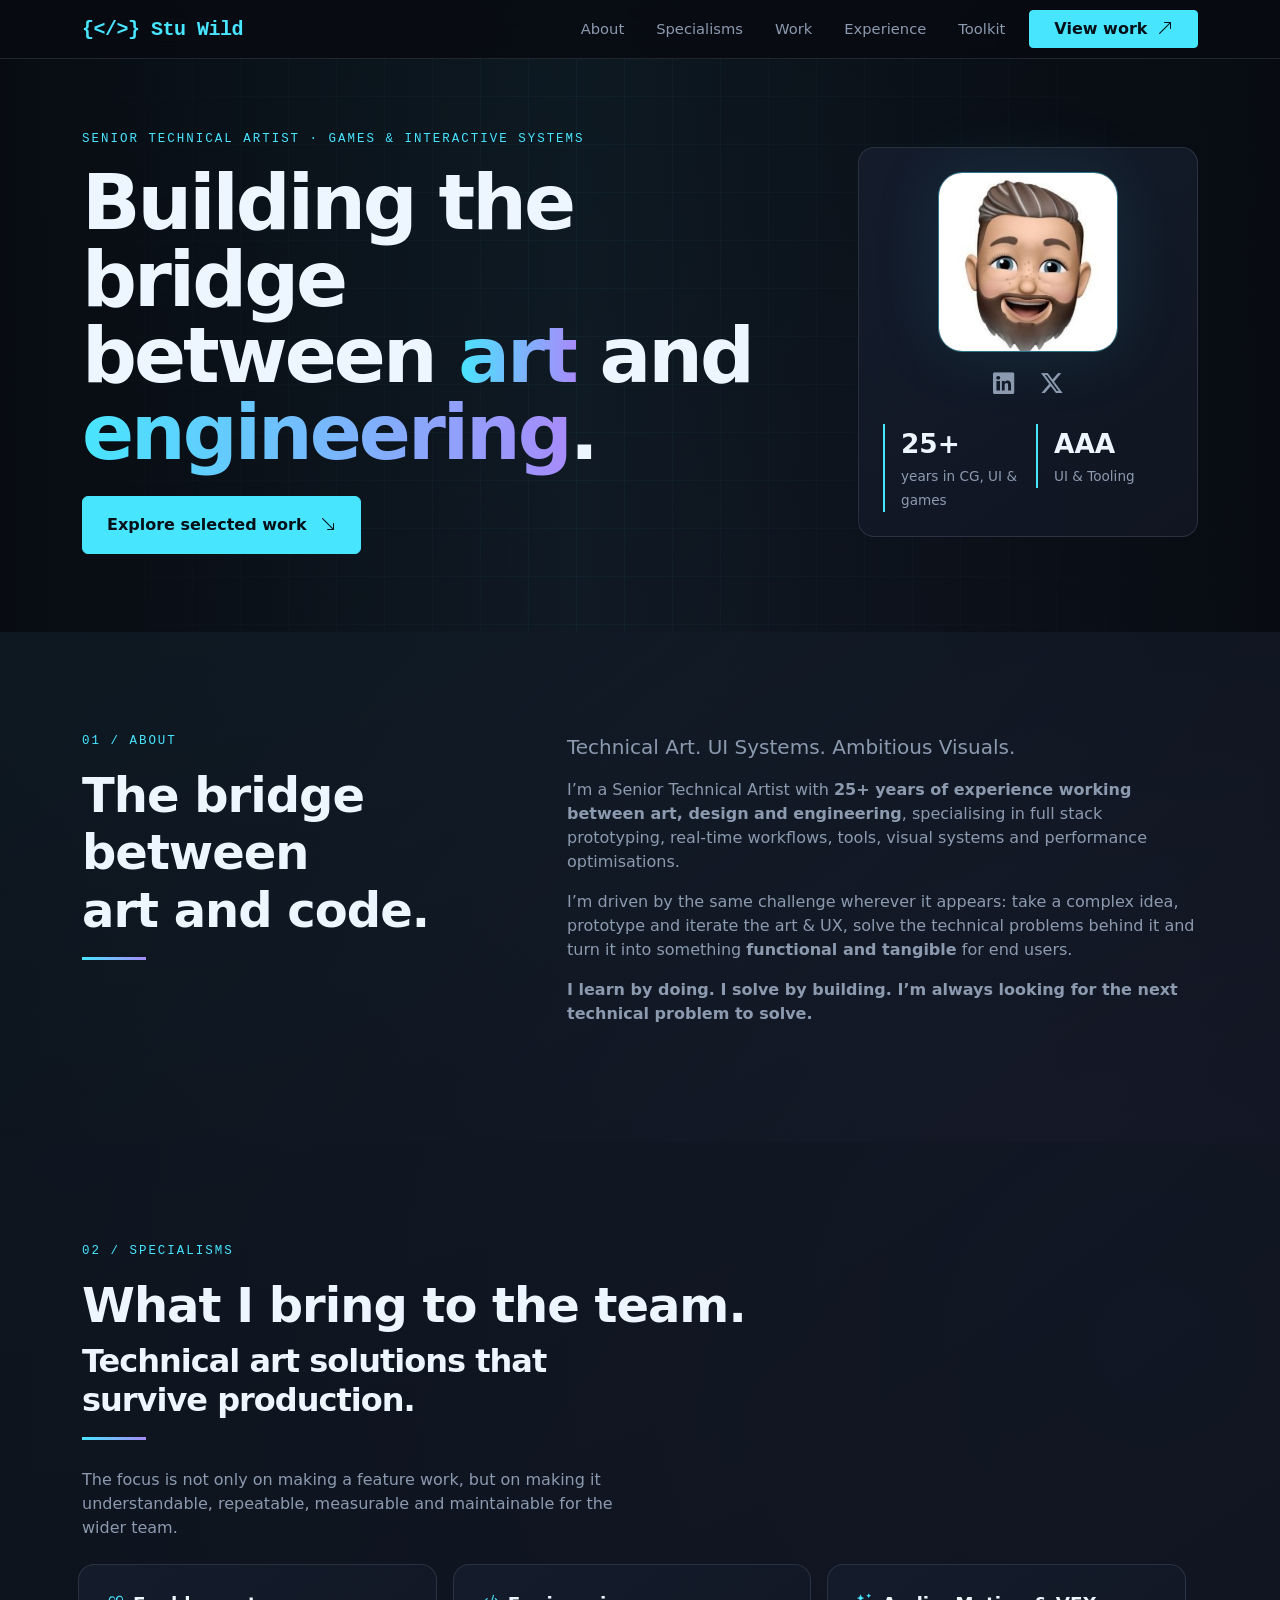
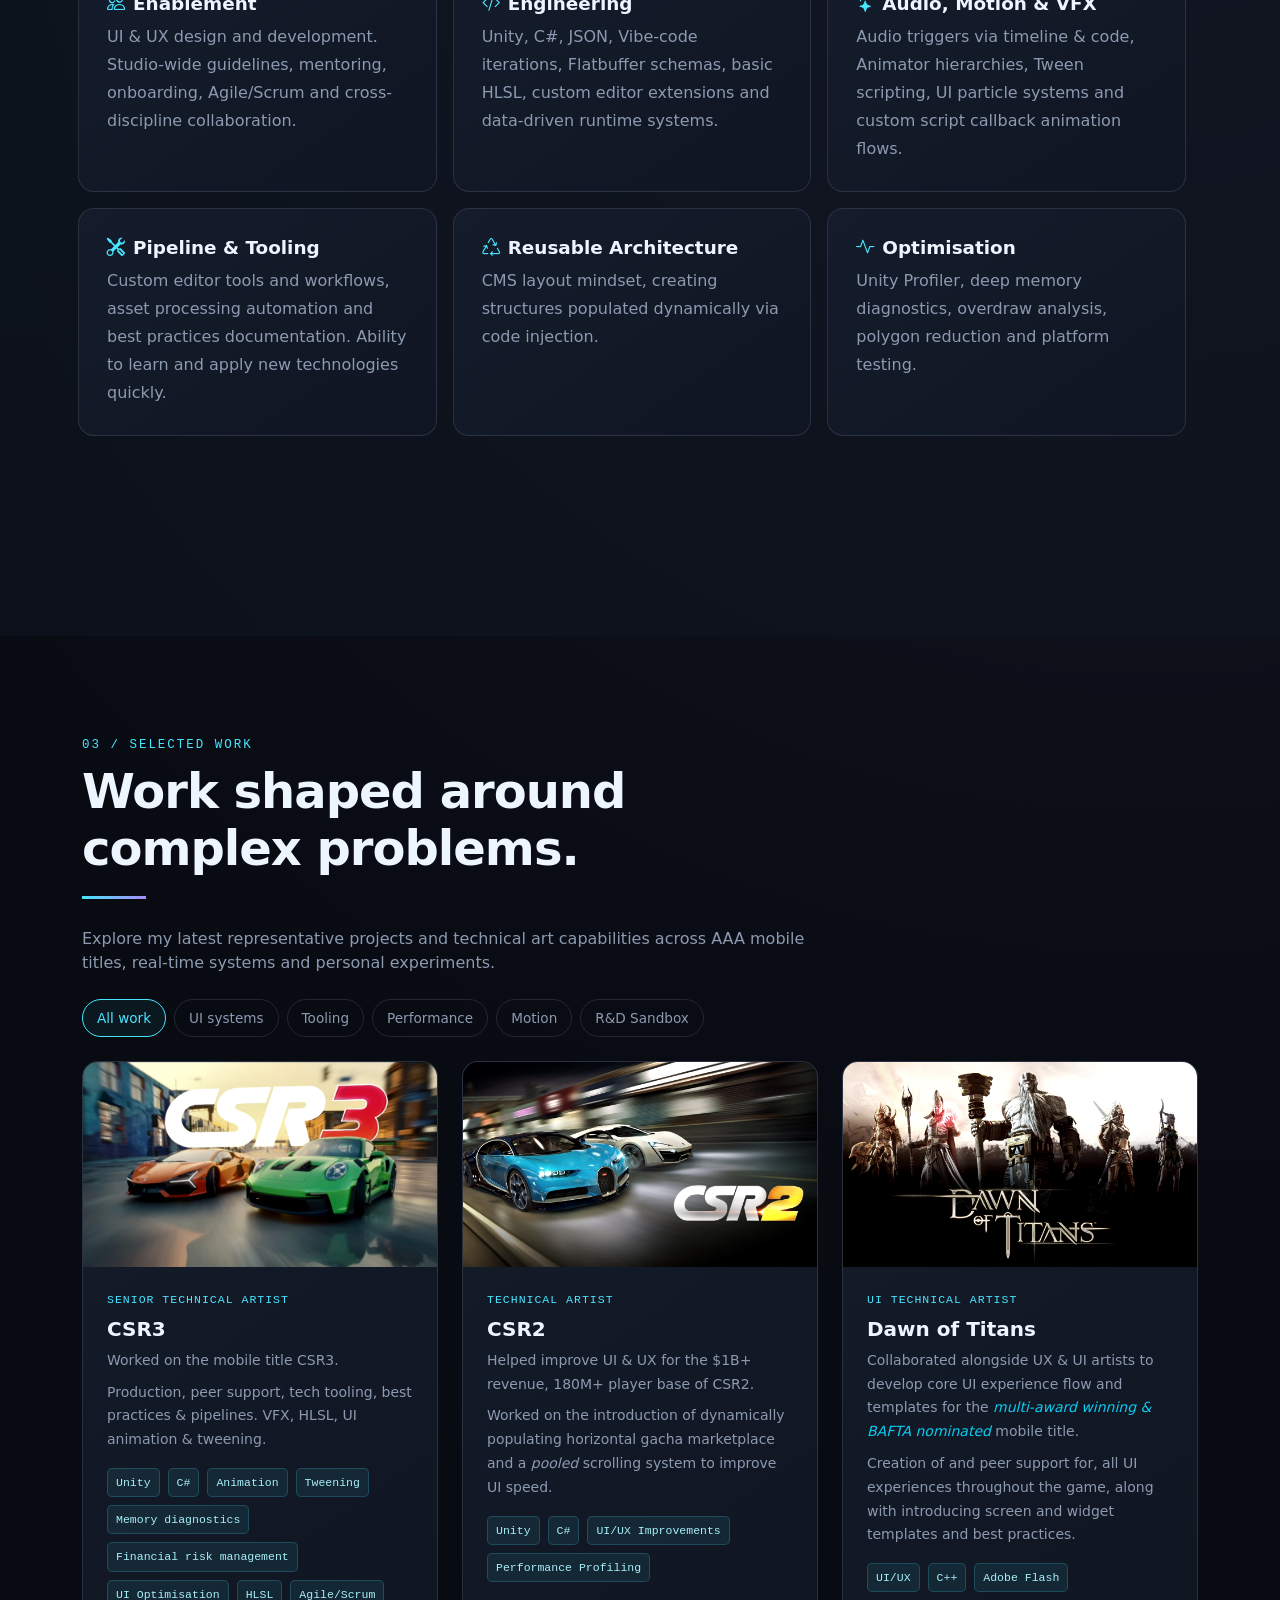
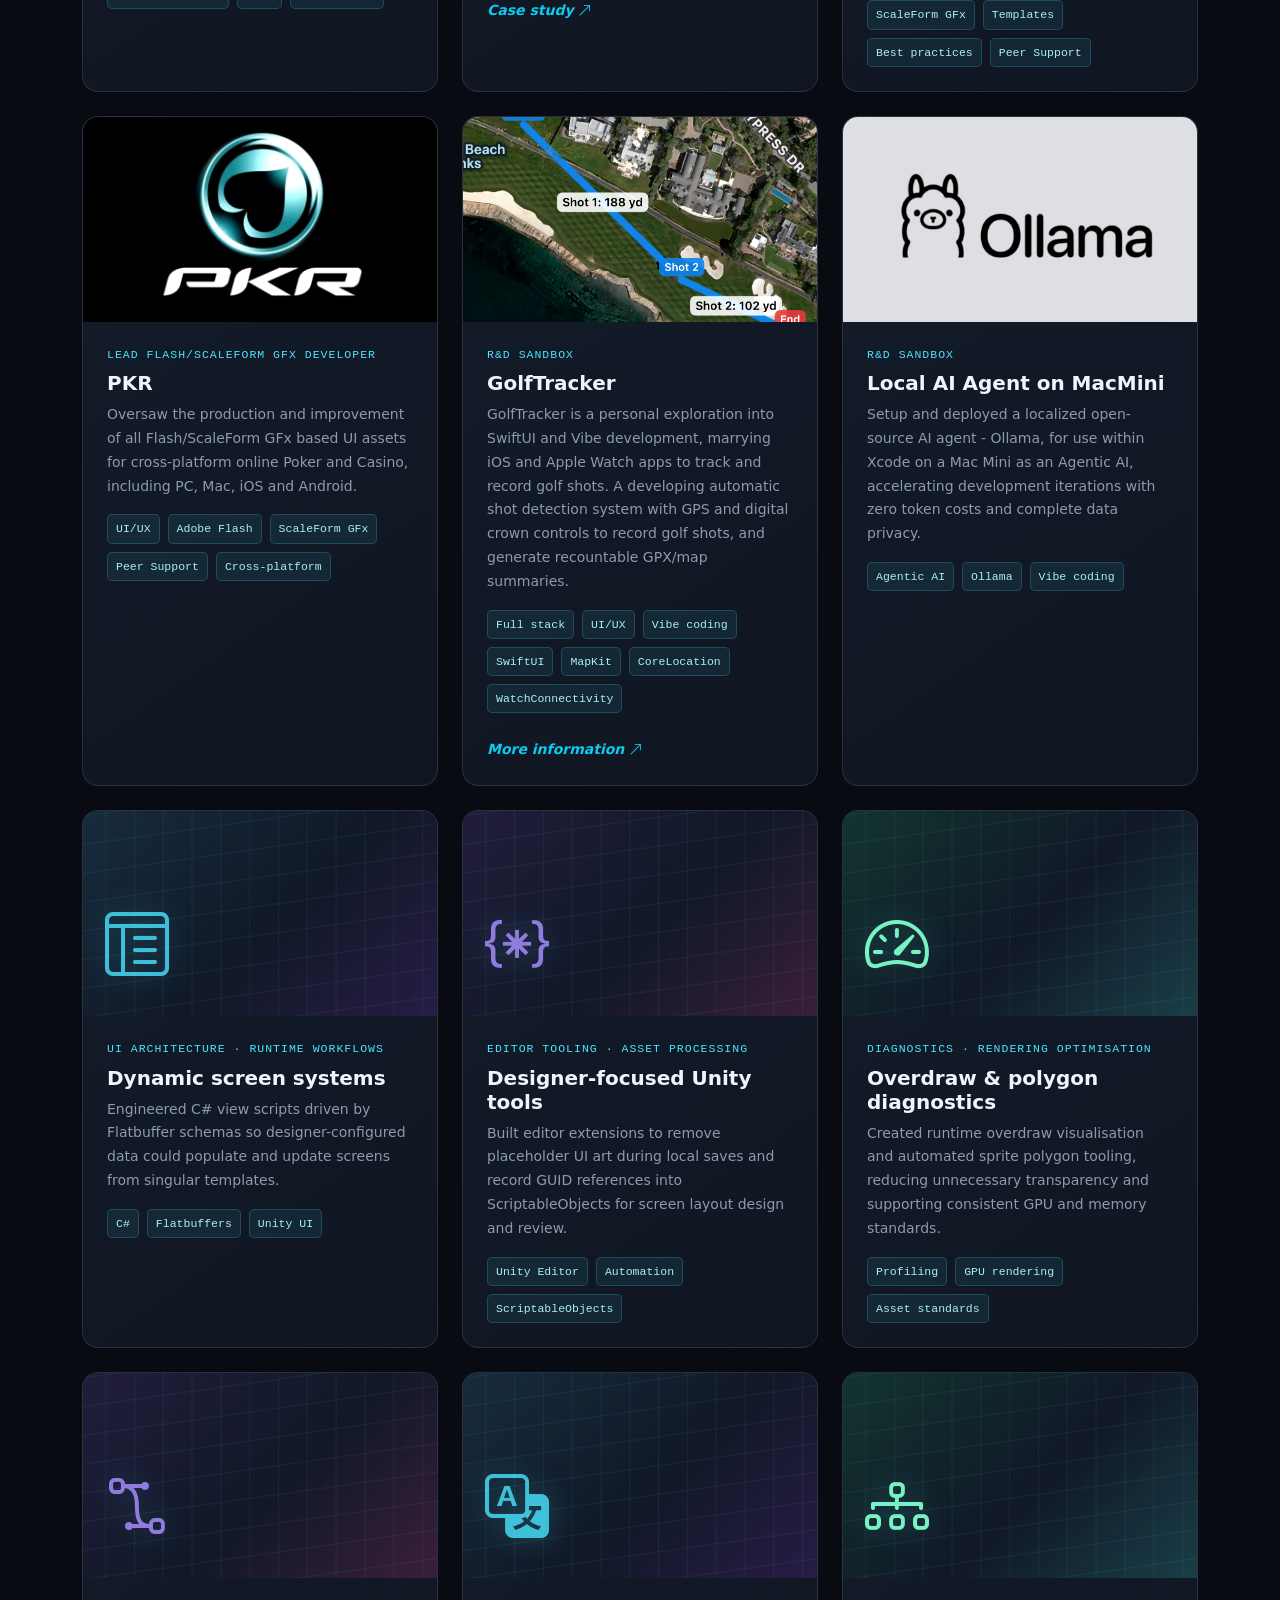
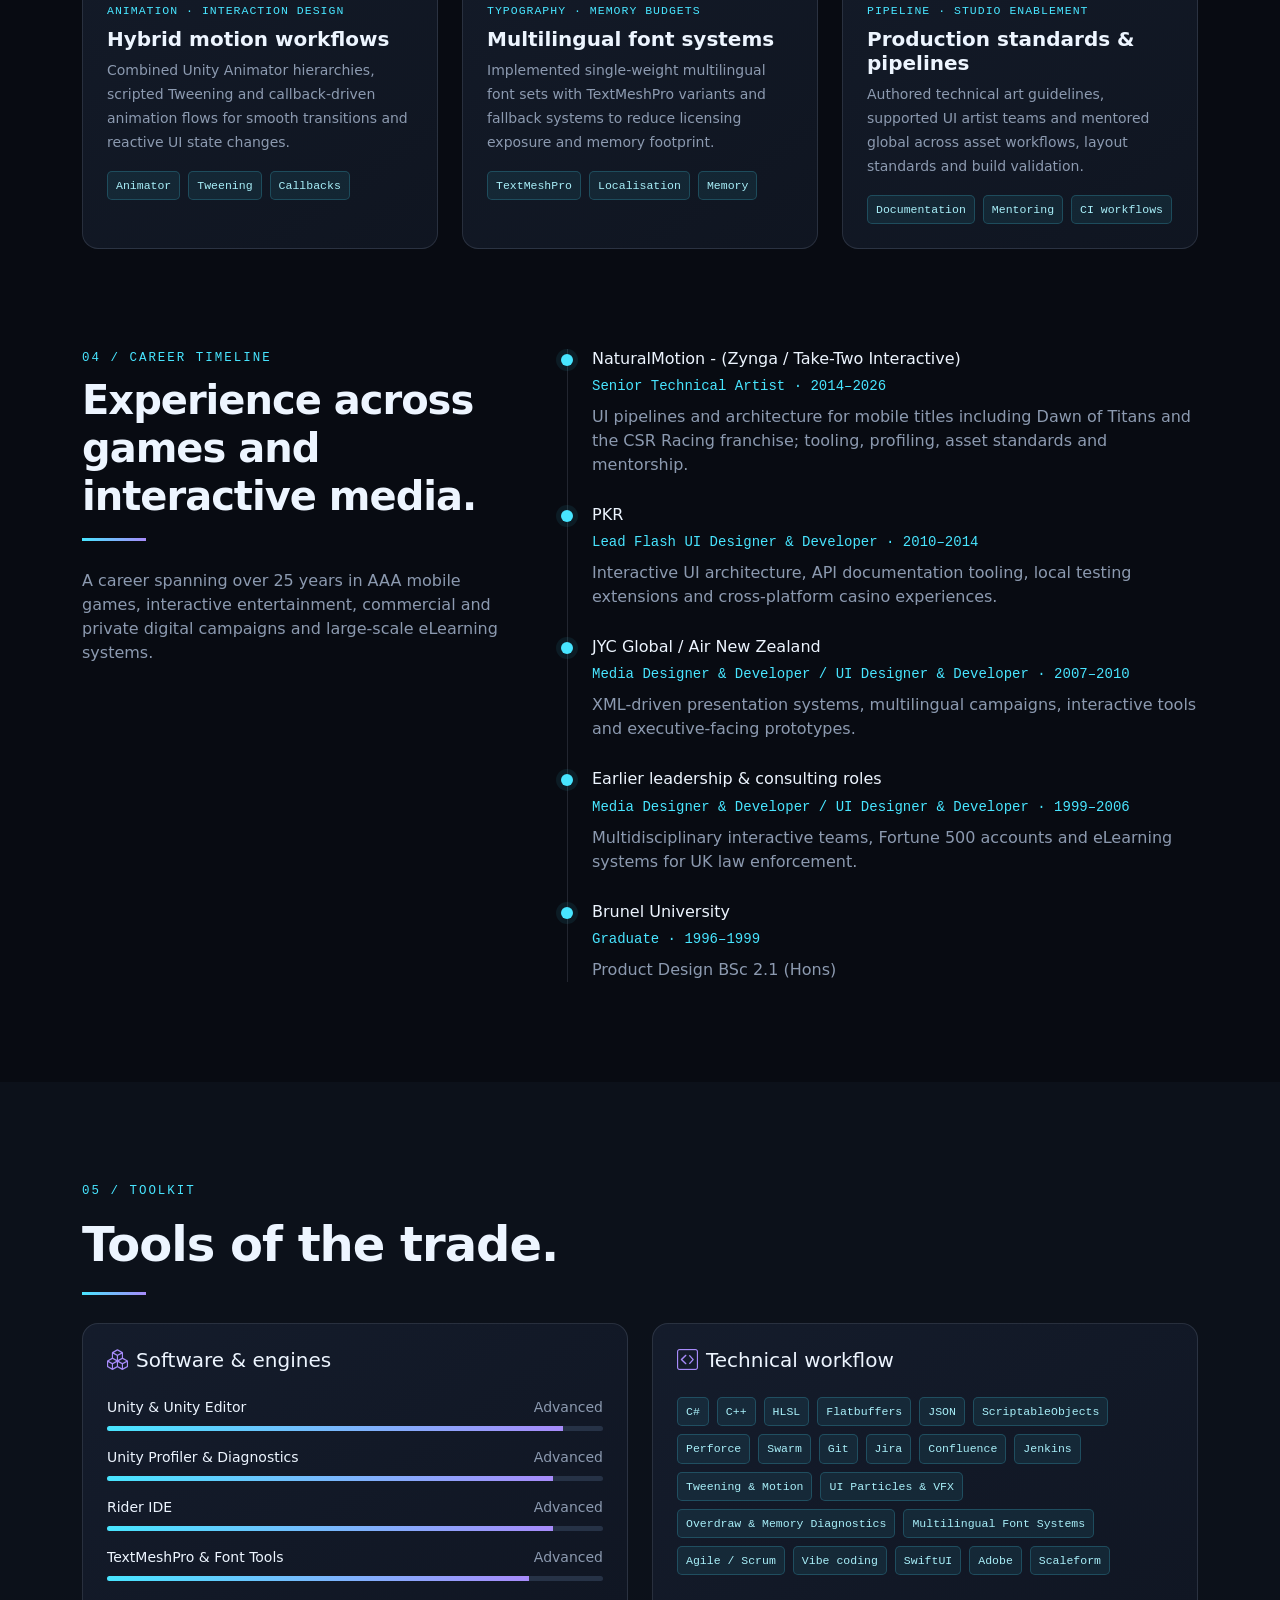
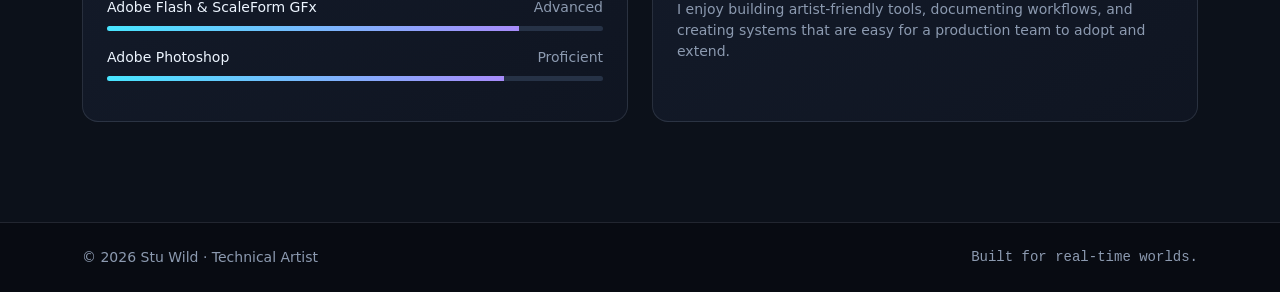
==== commit 85de0059: "Content updates - add case study - Fix some general navigation issues" ====
--- a/index.html
+++ b/index.html
@@ -222,9 +222,11 @@
                   <span class="tag">HLSL</span>
                   <span class="tag">Agile/Scrum</span>
                 </div>
+
                 <!--
-                <a href="./nm_csr3.html" class="text-decoration-none text-info small fw-semibold"><i>Case study to follow</i> <i class="bi bi-arrow-up-right"></i></a>
+                <a href="./nm_csr3.html" class="text-decoration-none text-info small fw-semibold"><i>Case study</i> <i class="bi bi-arrow-up-right"></i></a>
                 -->
+
               </div>
             </article>
           </div>
@@ -243,9 +245,9 @@
                 <span class="tag">UI/UX Improvements</span>
                 <span class="tag">Performance Profiling</span>
               </div>
-              <!--
-              <a href="./nm_csr3.html" class="text-decoration-none text-info small fw-semibold"><i>Case study to follow</i> <i class="bi bi-arrow-up-right"></i></a>
-              -->
+
+              <a href="./nm_csr2.html" class="text-decoration-none text-info small fw-semibold"><i>Case study</i> <i class="bi bi-arrow-up-right"></i></a>
+
             </div>
           </article>
         </div>
@@ -317,7 +319,7 @@
             <div class="project-body">
               <div class="project-meta mb-2">R&amp;D Sandbox</div>
               <h3 class="project-title">Local AI Agent on MacMini</h3>
-              <p class="text-muted-custom small mb-3">Deployed a localized, open-source AI assistant (Ollama) within Xcode on a Mac Mini, accelerating development iterations with zero token costs and complete data privacy.</p>
+              <p class="text-muted-custom small mb-3">Setup and deployed a localized open-source AI agent - Ollama, for use within Xcode on a Mac Mini as an Agentic AI, accelerating development iterations with zero token costs and complete data privacy.</p>
               <div class="d-flex flex-wrap gap-2">
                 <span class="tag">Agentic AI</span>
                 <span class="tag">Ollama</span>
--- a/css/main.css
+++ b/css/main.css
@@ -392,9 +392,10 @@
 }
 
 .breakdown-image {
+  display: block;
   width: 100%;
-  height: 280px;
-  object-fit: cover;
+  height: auto;
+  object-fit: contain;
   border-radius: 10px;
   border: 1px solid var(--line);
   cursor: zoom-in;
